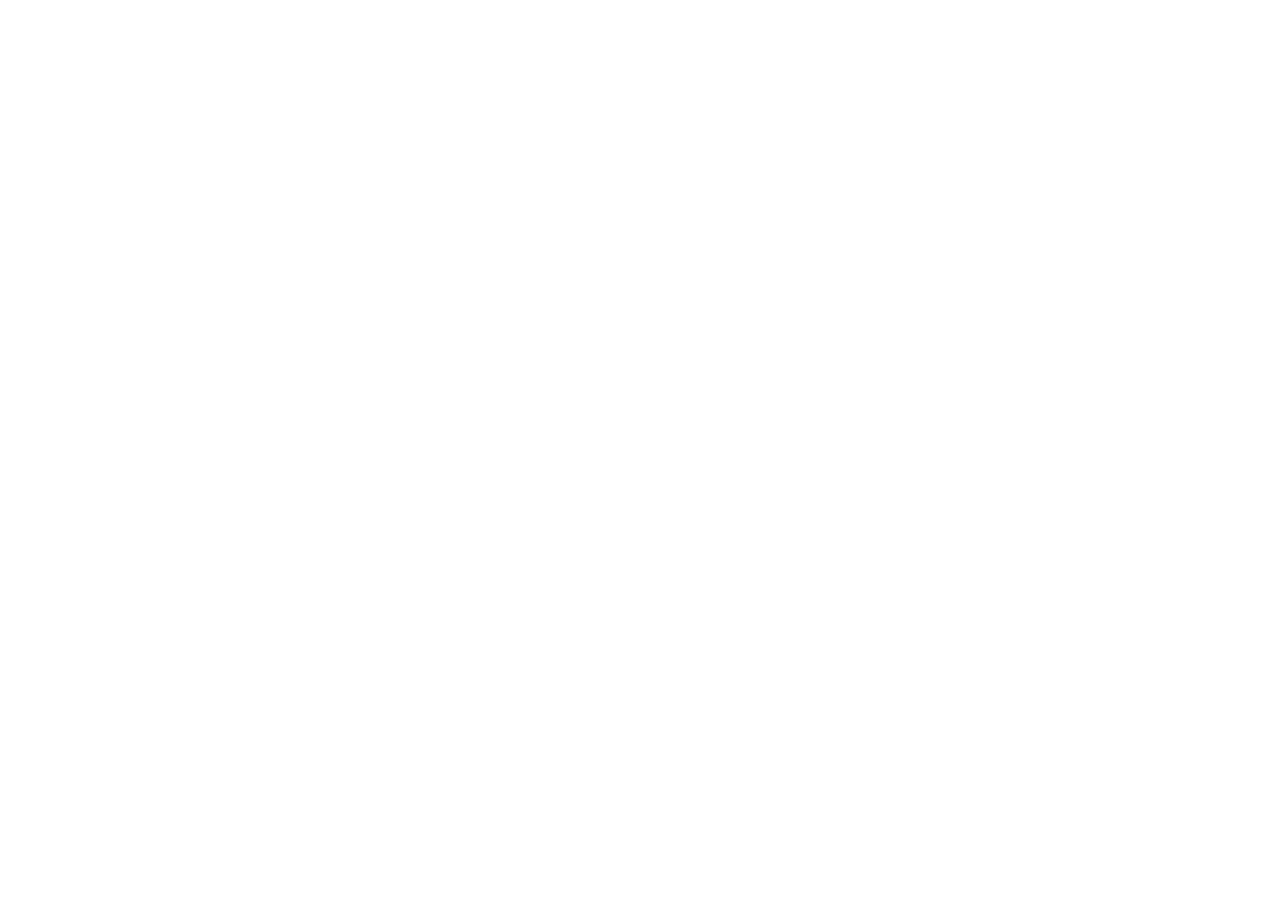
==== index.html @ ebbdd245 "Create index.html" ====
<!DOCTIPE html>
<html> 
<head>
<meta charset="utf-8">
<title>Благотворительное общественное объединение защиты животных "СПАСИ ЖИЗНЬ"</title>
<link rel="" href="">
</head>
<body>







 
</body>





</html>
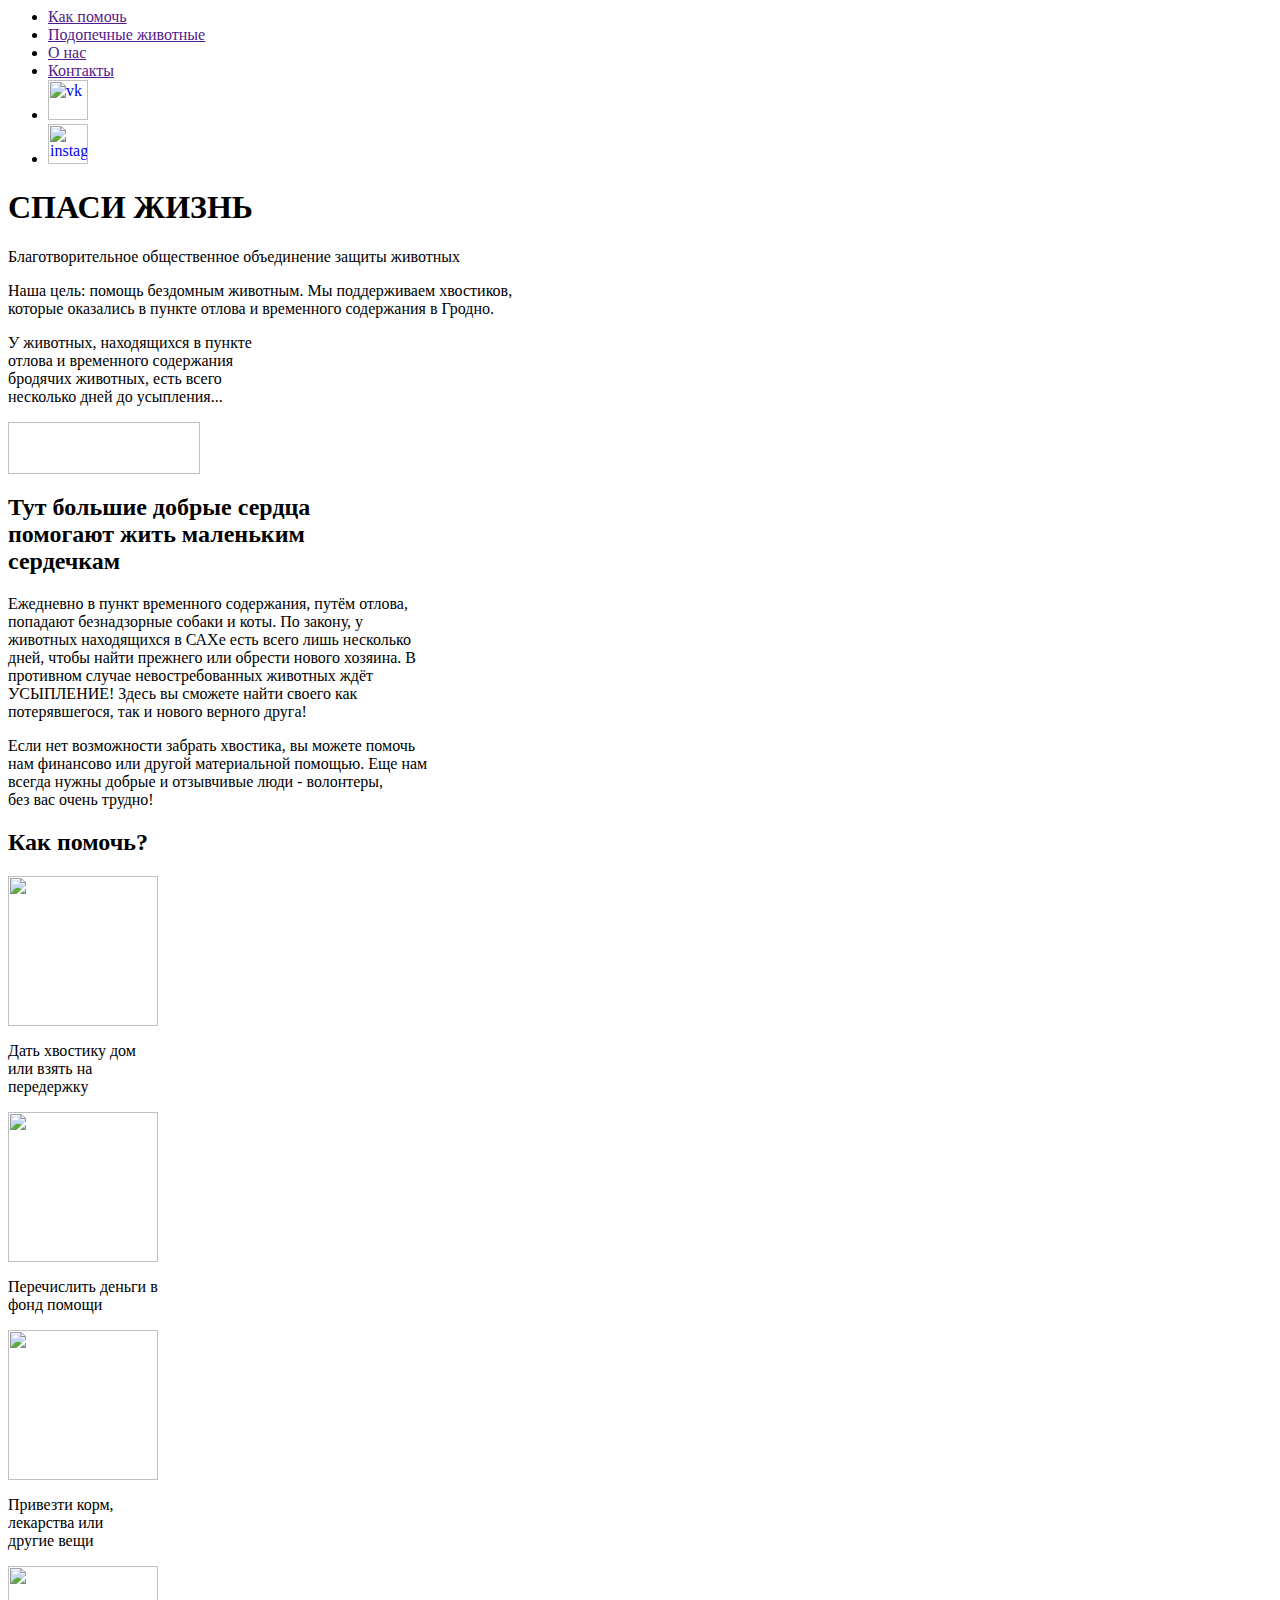
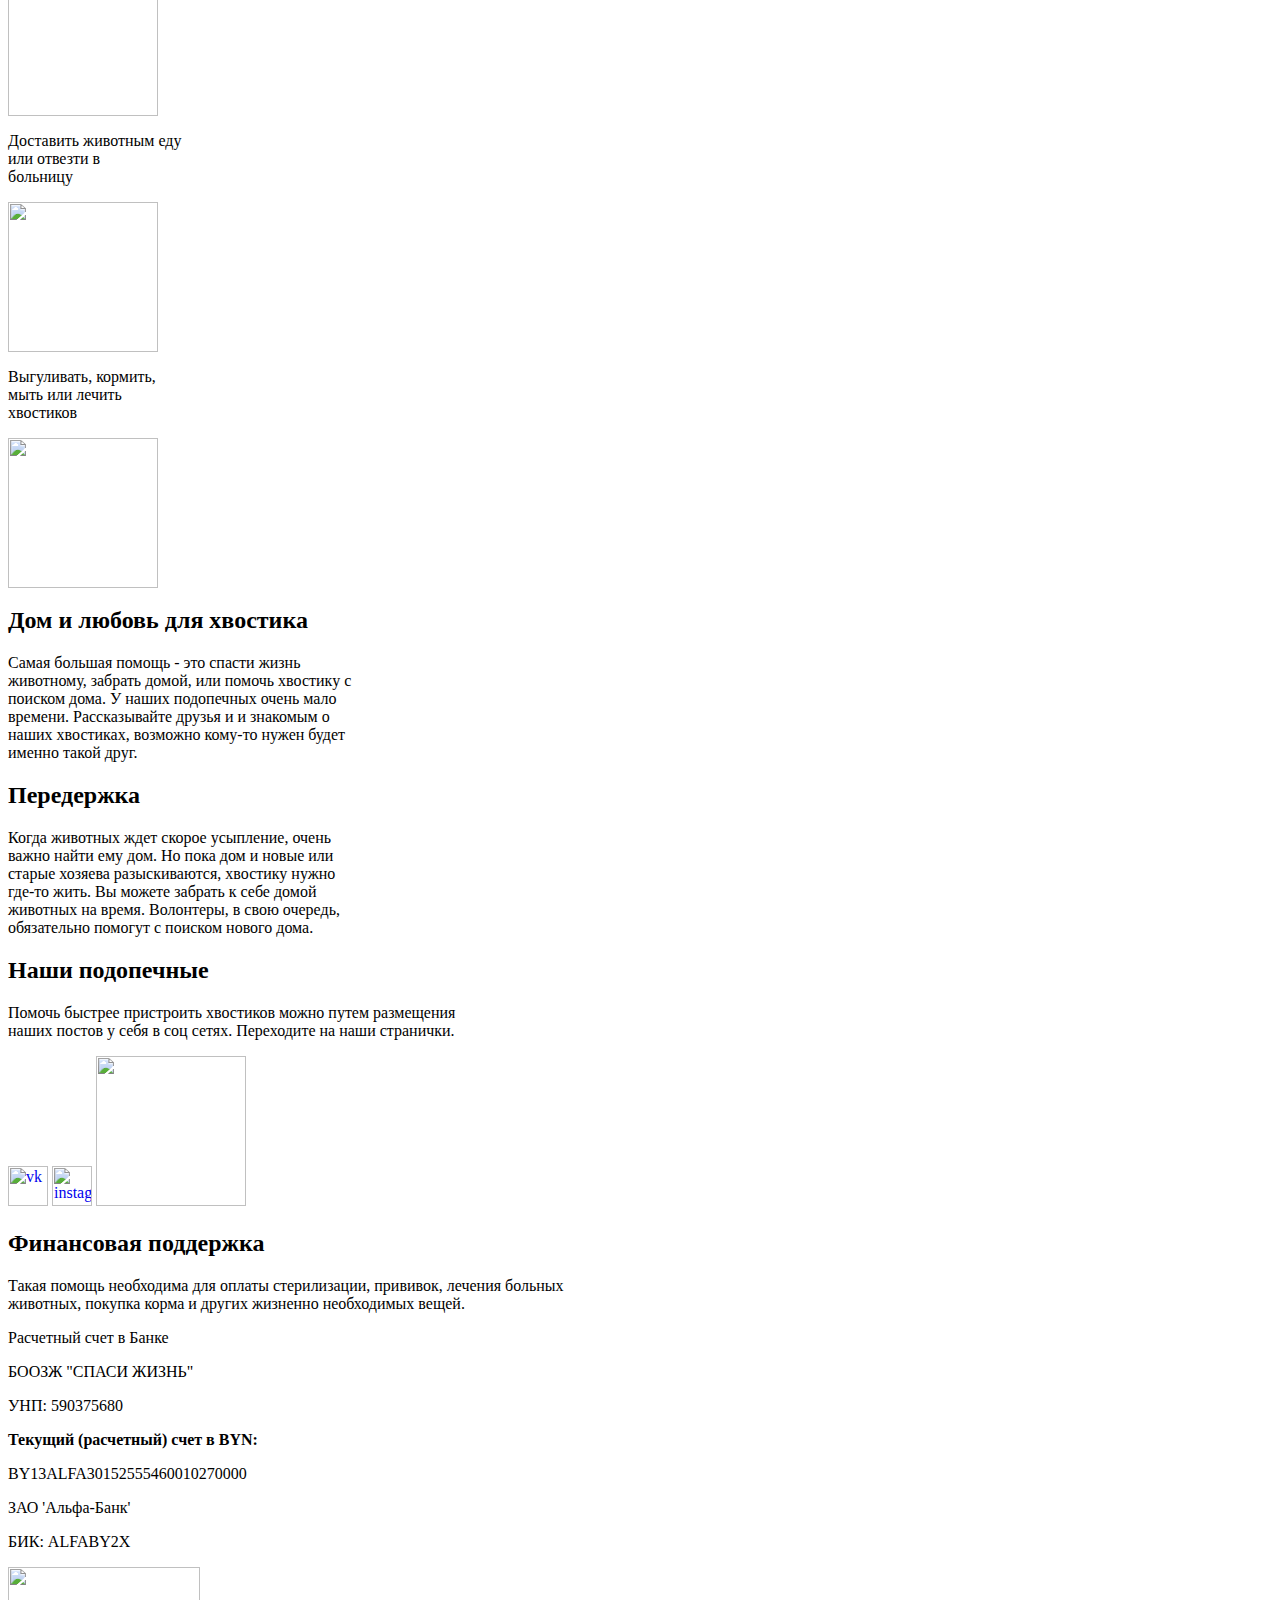
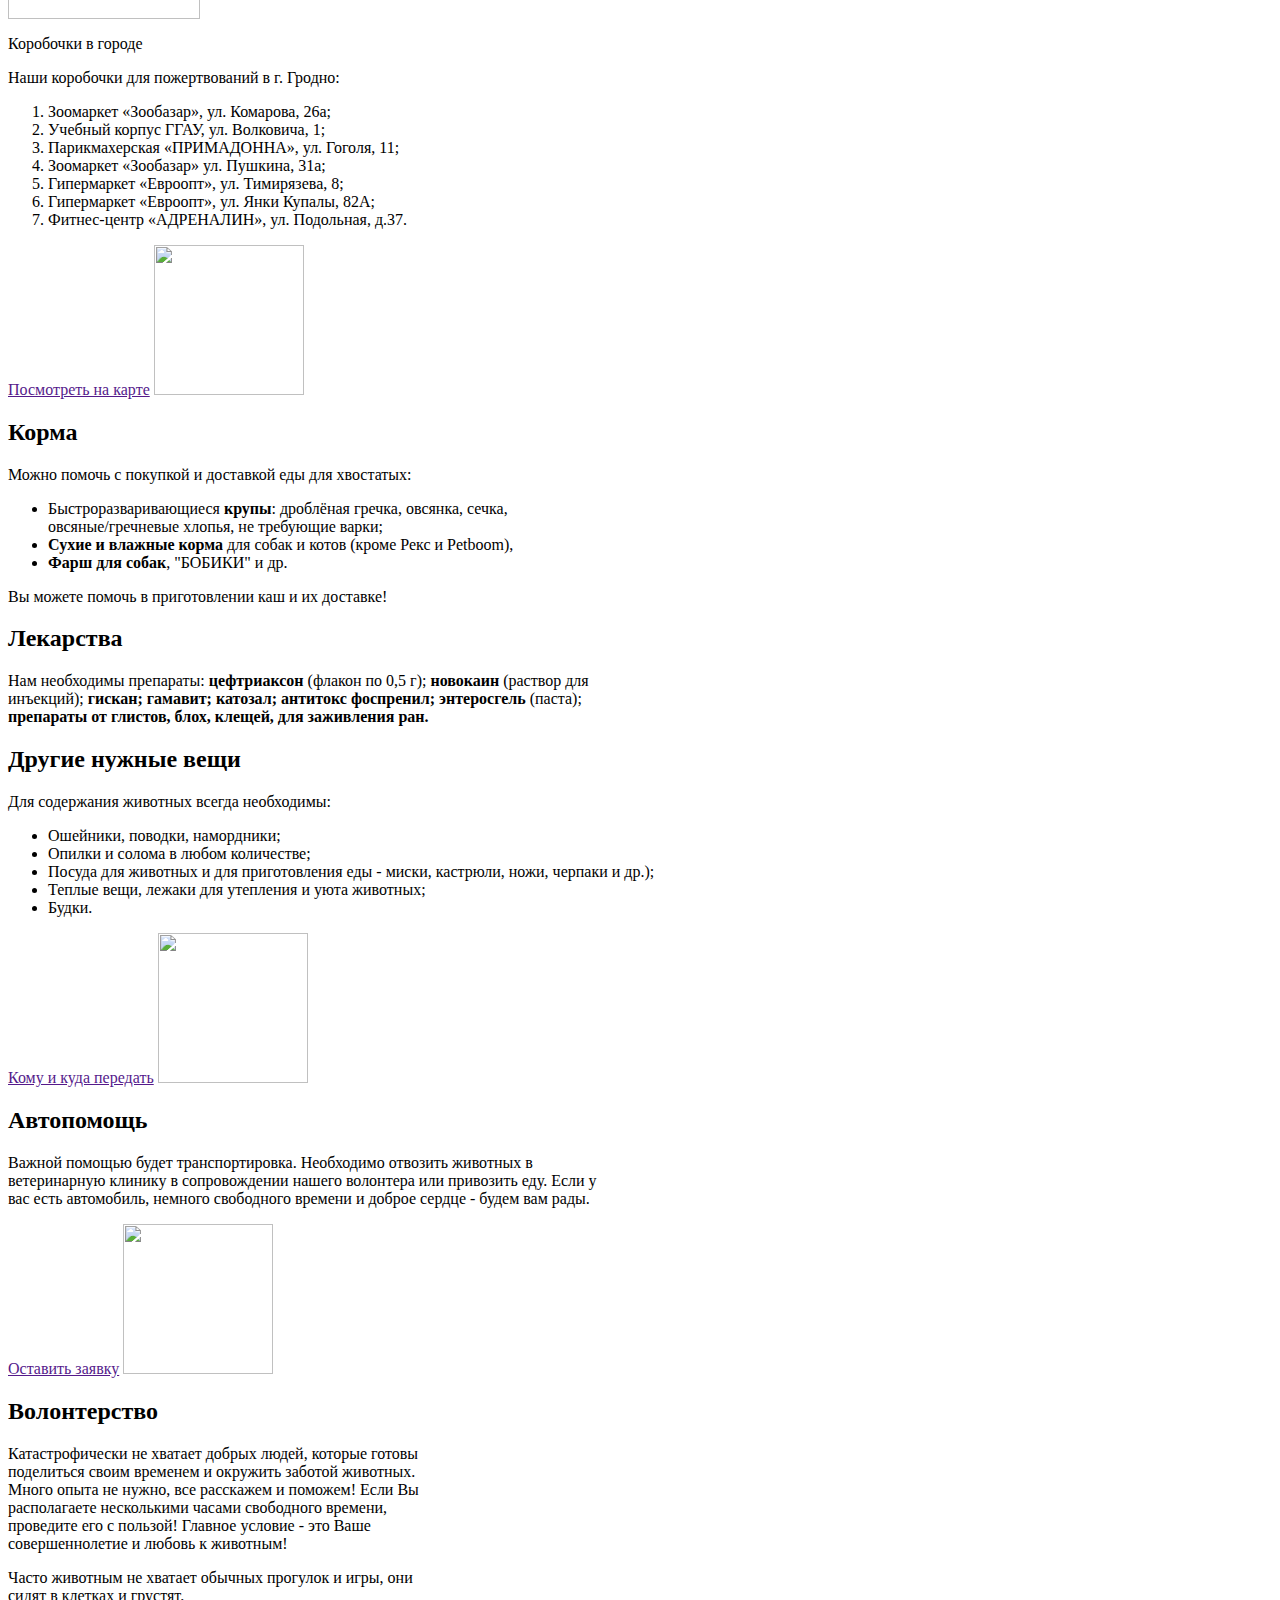
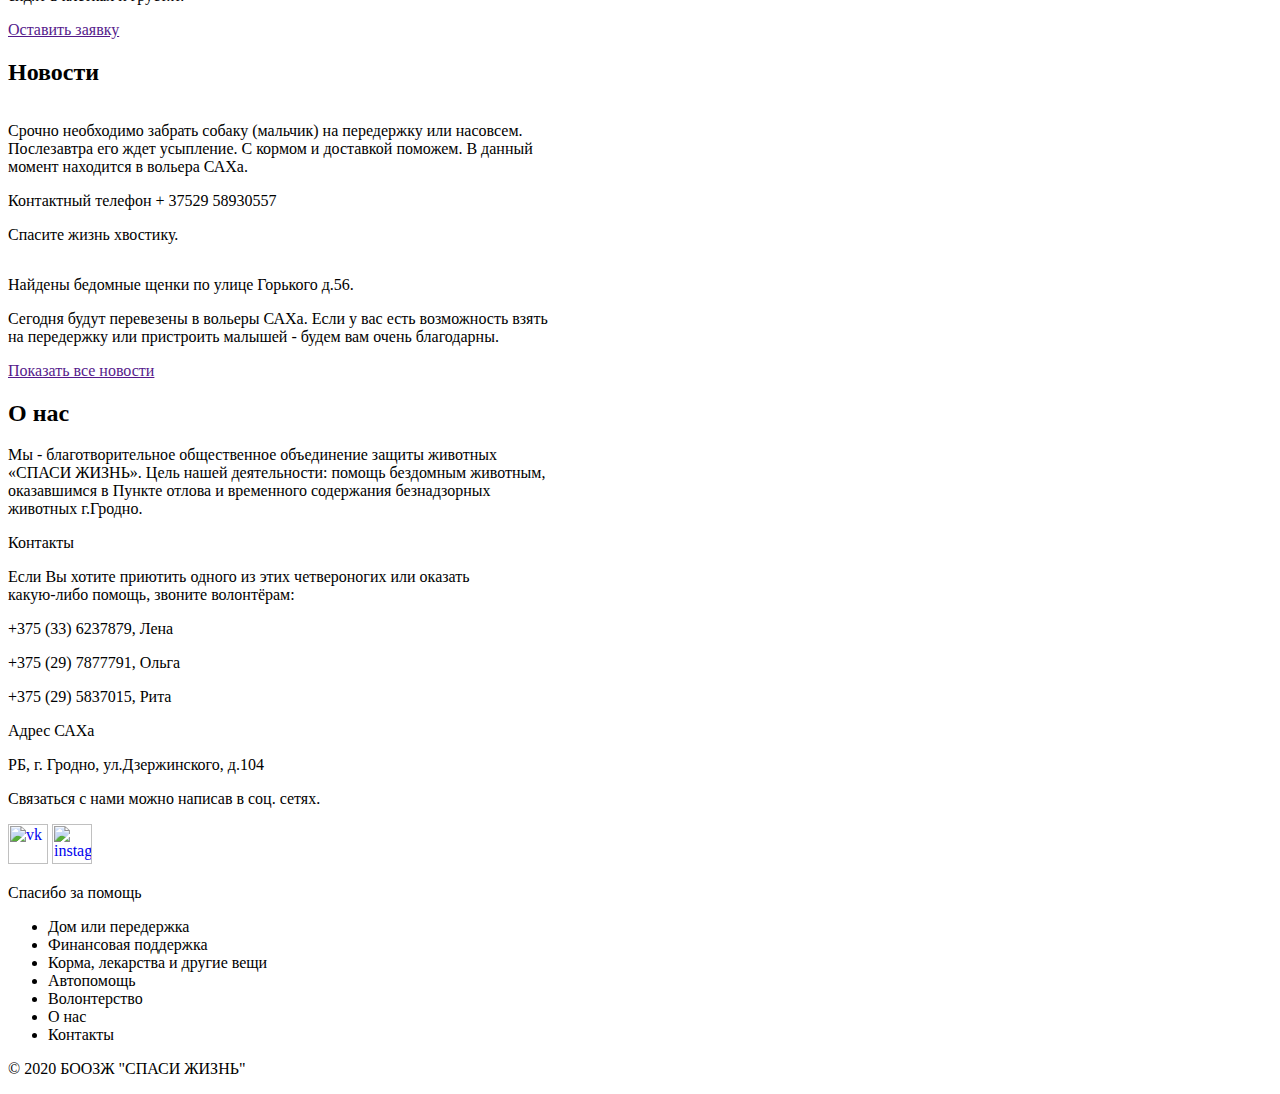
==== commit 8e15438c: "Update index.html" ====
--- a/index.html
+++ b/index.html
@@ -1,23 +1,217 @@
 <!DOCTIPE html>
-<html> 
+<html>
+
 <head>
-<meta charset="utf-8">
-<title>Благотворительное общественное объединение защиты животных "СПАСИ ЖИЗНЬ"</title>
-<link rel="" href="">
+        <meta charset="utf-8">
+        <title>Благотворительное общественное объединение защиты животных "СПАСИ ЖИЗНЬ"</title>
+        <link rel="" href="">
 </head>
+
 <body>
-
-
-
-
-
-
-
- 
-</body>
-
-
-
-
-
+    <header>
+        <nav>
+            <ul>
+                <li><a href="">Как помочь</a></li>
+                <li><a href="">Подопечные животные</a></li>
+                <li><a href="">О нас</a></li>
+                <li><a href="">Контакты</a></li>
+                <li><a href="https://vk.com/animalsgrodno/ " target="_blank"><img src="" width="40" height="40" alt="vk"></a></li>
+                <li><a href="https://www.instagram.com/animalsgrodno/" target="_blank"><img src="" width="40" height="40" alt="instagram"></a></li>
+            </ul>
+        </nav>
+    </header>
+    
+    <main>
+        <h1>СПАСИ ЖИЗНЬ</h1>
+        <p>Благотворительное общественное объединение защиты животных</p>
+        <p>Наша цель: помощь бездомным животным. Мы поддерживаем хвостиков,<br>
+            которые оказались в пункте отлова и временного содержания в Гродно. </p>
+        <p>У животных, находящихся в пункте<br>
+            отлова и временного содержания<br>
+            бродячих животных, есть всего<br>
+            несколько дней до усыпления...</p>
+        <a href="#help" alt=""><img href="" width="192" height="52"></a>
+        
+        <h2>Тут большие добрые сердца<br>
+            помогают жить маленьким<br>
+            сердечкам</h2>
+        <p>Ежедневно в пункт временного содержания, путём отлова,<br>
+            попадают безнадзорные собаки и коты. По закону, у<br>
+            животных находящихся в САХе есть всего лишь несколько<br>
+            дней, чтобы найти прежнего или обрести нового хозяина. В<br>
+            противном случае невостребованных животных ждёт<br>
+            УСЫПЛЕНИЕ! Здесь вы сможете найти своего как<br>
+            потерявшегося, так и нового верного друга!</p>
+        <p>Если нет возможности забрать хвостика, вы можете помочь<br>
+            нам финансово или другой материальной помощью. Еще нам<br>
+            всегда нужны добрые и отзывчивые люди - волонтеры,<br>
+            без вас очень трудно!</p>
+        
+            <h2>Как помочь?</h2>
+        <img src="" width ="150" height="150" alt="">
+        <p>Дать хвостику дом<br>
+            или взять на<br>
+            передержку</p>
+        <img src="" width ="150" height="150" alt="">
+        <p>Перечислить деньги в<br>
+            фонд помощи</p>
+        <img src="" width ="150" height="150" alt="">
+        <p>Привезти корм,<br>
+            лекарства или<br>
+            другие вещи</p>
+        <img src="" width ="150" height="150" alt="">
+        <p>Доставить животным еду<br>
+            или отвезти в<br>
+            больницу</p>
+        <img src="" width ="150" height="150" alt="">
+        <p>Выгуливать, кормить,<br>
+            мыть или лечить<br>
+            хвостиков</p>
+        
+        <img src="" width="150" height="150" alt="">
+
+        <h2>Дом и любовь для хвостика</h2>
+        <p>Самая большая помощь - это спасти жизнь<br>
+            животному, забрать домой, или помочь хвостику с<br>
+            поиском дома. У наших подопечных очень мало<br>
+            времени. Рассказывайте друзья и и знакомым о<br>
+            наших хвостиках, возможно кому-то нужен будет<br>
+            именно такой друг.</p>
+        <h2>Передержка</h2>
+        <p>Когда животных ждет скорое усыпление, очень<br>
+            важно найти ему дом. Но пока дом и новые или<br>
+            старые хозяева разыскиваются, хвостику нужно<br>
+            где-то жить. Вы можете забрать к себе домой<br>
+            животных на время. Волонтеры, в свою очередь,<br>
+            обязательно помогут с поиском нового дома.</p>
+        
+        <h2>Наши подопечные</h2>
+        <!--слайдер здесь-->
+        <p>Помочь быстрее пристроить хвостиков можно путем размещения<br>
+            наших постов у себя в соц сетях. Переходите на наши странички.</p>
+        <a href="https://vk.com/" target="_blank"><img src="" width="40" height="40" alt="vk"></a>
+        <a href="https://www.instagram.com/" target="_blank"><img src="" width="40" height="40" alt="instagram"></a>
+        <img src="" width="150" height="150" alt="">
+        
+        <h2>Финансовая поддержка</h2>
+        <p> Такая помощь необходима для оплаты стерилизации, прививок, лечения больных<br>
+            животных, покупка корма и других жизненно необходимых вещей.</p>
+            
+        <p>Расчетный счет в Банке</p>
+        <p>БООЗЖ "СПАСИ ЖИЗНЬ"</p>
+        <p>УНП: 590375680</p>
+        <p><b>Текущий (расчетный) счет в BYN:</b></p>
+        <p>BY13ALFA30152555460010270000</p>
+        <p>ЗАО 'Альфа-Банк'</p>
+        <p>БИК: ALFABY2X</p>
+        <img src="" alt="" width="192" height="52">
+
+
+        <p>Коробочки в городе</p>
+        <p>Наши коробочки для пожертвований в г. Гродно:</p>
+        <ol>
+            <li>Зоомаркет «Зообазар», ул. Комарова, 26а;</li>
+            <li>Учебный корпус ГГАУ,  ул. Волковича, 1;</li>
+            <li>Парикмахерская «ПРИМАДОННА», ул. Гоголя, 11;</li>
+            <li>Зоомаркет «Зообазар» ул. Пушкина, 31а;</li>
+            <li>Гипермаркет «Евроопт», ул. Тимирязева, 8;</li>
+            <li>Гипермаркет «Евроопт», ул. Янки Купалы, 82А;</li>
+            <li>Фитнес-центр «АДРЕНАЛИН», ул. Подольная, д.37.</li>
+        </ol>
+        <a href="">Посмотреть на карте</a>
+
+        <img src="" width="150" height="150" alt="">
+
+        <h2>Корма</h2>
+        <p>Можно помочь с покупкой и доставкой еды для хвостатых:</p>
+        <ul>
+            <li>Быстроразваривающиеся <b>крупы</b>: дроблёная гречка, овсянка, сечка,<br>
+                овсяные/гречневые хлопья, не требующие варки;</li>
+            <li><b>Сухие и влажные корма</b> для собак и котов (кроме Рекс и Petboom),</li>
+            <li><b>Фарш для собак</b>, "БОБИКИ" и др.</li>
+        </ul>
+        <p>Вы можете помочь в приготовлении каш и их доставке!</p>
+
+        <h2>Лекарства</h2>
+        <p>Нам необходимы препараты: <b>цефтриаксон</b> (флакон по 0,5 г); <b>новокаин</b> (раствор для<br>
+            инъекций); <b>гискан; гамавит; катозал; антитокс фоспренил; энтеросгель</b> (паста);<br>
+            <b>препараты от глистов, блох, клещей, для заживления ран.</b></p>
+
+        <h2>Другие нужные вещи</h2>
+        <p>Для содержания животных всегда необходимы:</p>
+        <ul>
+            <li>Ошейники, поводки, намордники;</li>
+            <li>Опилки и солома в любом количестве;</li>
+            <li>Посуда для животных и для приготовления еды - миски, кастрюли, ножи, черпаки и др.);</li>
+            <li>Теплые вещи, лежаки для утепления и уюта животных;</li>
+            <li>Будки.</li>
+        </ul>
+        <a href="">Кому и куда передать</a>
+
+        <img src="" width="150" height="150" alt="">
+
+        <h2>Автопомощь</h2>
+        <p>Важной помощью будет транспортировка. Необходимо отвозить животных в<br>
+            ветеринарную клинику в сопровождении нашего волонтера или привозить еду. Если у<br>
+            вас есть автомобиль, немного свободного времени и доброе сердце - будем вам рады.</p>
+        <a href="">Оставить заявку</a>
+
+        <img src="" width="150" height="150" alt="">
+
+        <h2>Волонтерство</h2>
+        <p>Катастрофически не хватает добрых людей, которые готовы<br>
+            поделиться своим временем и окружить заботой животных.<br>
+            Много опыта не нужно, все расскажем и поможем! Если Вы<br>
+            располагаете несколькими часами свободного времени,<br>
+            проведите его с пользой! Главное условие - это Ваше<br>
+            совершеннолетие и любовь к животным!<br></p>
+        <p>Часто животным не хватает обычных прогулок и игры, они<br>
+            сидят в клетках и грустят.</p>
+        <a href="">Оставить заявку</a>
+
+        <h2>Новости</h2>
+        <img src="" alt="">
+        <p>Срочно необходимо забрать собаку (мальчик) на передержку или насовсем.<br>
+            Послезавтра его ждет усыпление. С кормом и доставкой поможем. В данный<br>
+            момент находится в вольера САХа.</p> 
+            <p>Контактный телефон + 37529 58930557</p>
+            <p>Спасите жизнь хвостику.</p>
+        <img src="" alt="">
+        <p>Найдены бедомные щенки по улице Горького д.56.</p>
+        <p>Сегодня будут перевезены в вольеры САХа. Если у вас есть возможность взять<br>
+            на передержку или пристроить малышей - будем вам очень благодарны.</p>
+        <a href="">Показать все новости</a>
+
+        <footer>
+            <h2>О нас</h2>
+            <p>Мы - благотворительное общественное объединение защиты животных<br>
+            «СПАСИ ЖИЗНЬ». Цель нашей деятельности: помощь бездомным животным,<br>
+            оказавшимся в Пункте отлова и временного содержания безнадзорных<br>
+            животных г.Гродно.</p>
+            <p>Контакты</p>
+            <p>Если Вы хотите приютить одного из этих четвероногих или оказать<br>
+                какую-либо помощь, звоните волонтёрам:</p>
+            <p>+375 (33) 6237879, Лена</p>
+            <p>+375 (29) 7877791, Ольга</p>
+            <p>+375 (29) 5837015, Рита</p>
+            <p>Адрес САХа</p>
+            <p>РБ, г. Гродно, ул.Дзержинского, д.104</p>
+            <p>Связаться с нами можно написав в соц. сетях.</p>
+            <a href="https://vk.com/animalsgrodno/ " target="_blank"><img src="" width="40" height="40" alt="vk"></a>
+            <a href="https://www.instagram.com/animalsgrodno/" target="_blank"><img src="" width="40" height="40" alt="instagram"></a>
+            <p>Спасибо за помощь</p>
+
+            <ul>
+                <li>Дом или передержка</li>
+                <li>Финансовая поддержка</li>
+                <li>Корма, лекарства и другие вещи</li>
+                <li>Автопомощь</li>
+                <li>Волонтерство</li>
+                <li>О нас</li>
+                <li>Контакты</li>
+            </ul>
+            <p>© 2020 БООЗЖ "СПАСИ ЖИЗНЬ"</p>
+        </footer>
+    </main>
+    </body>
 </html>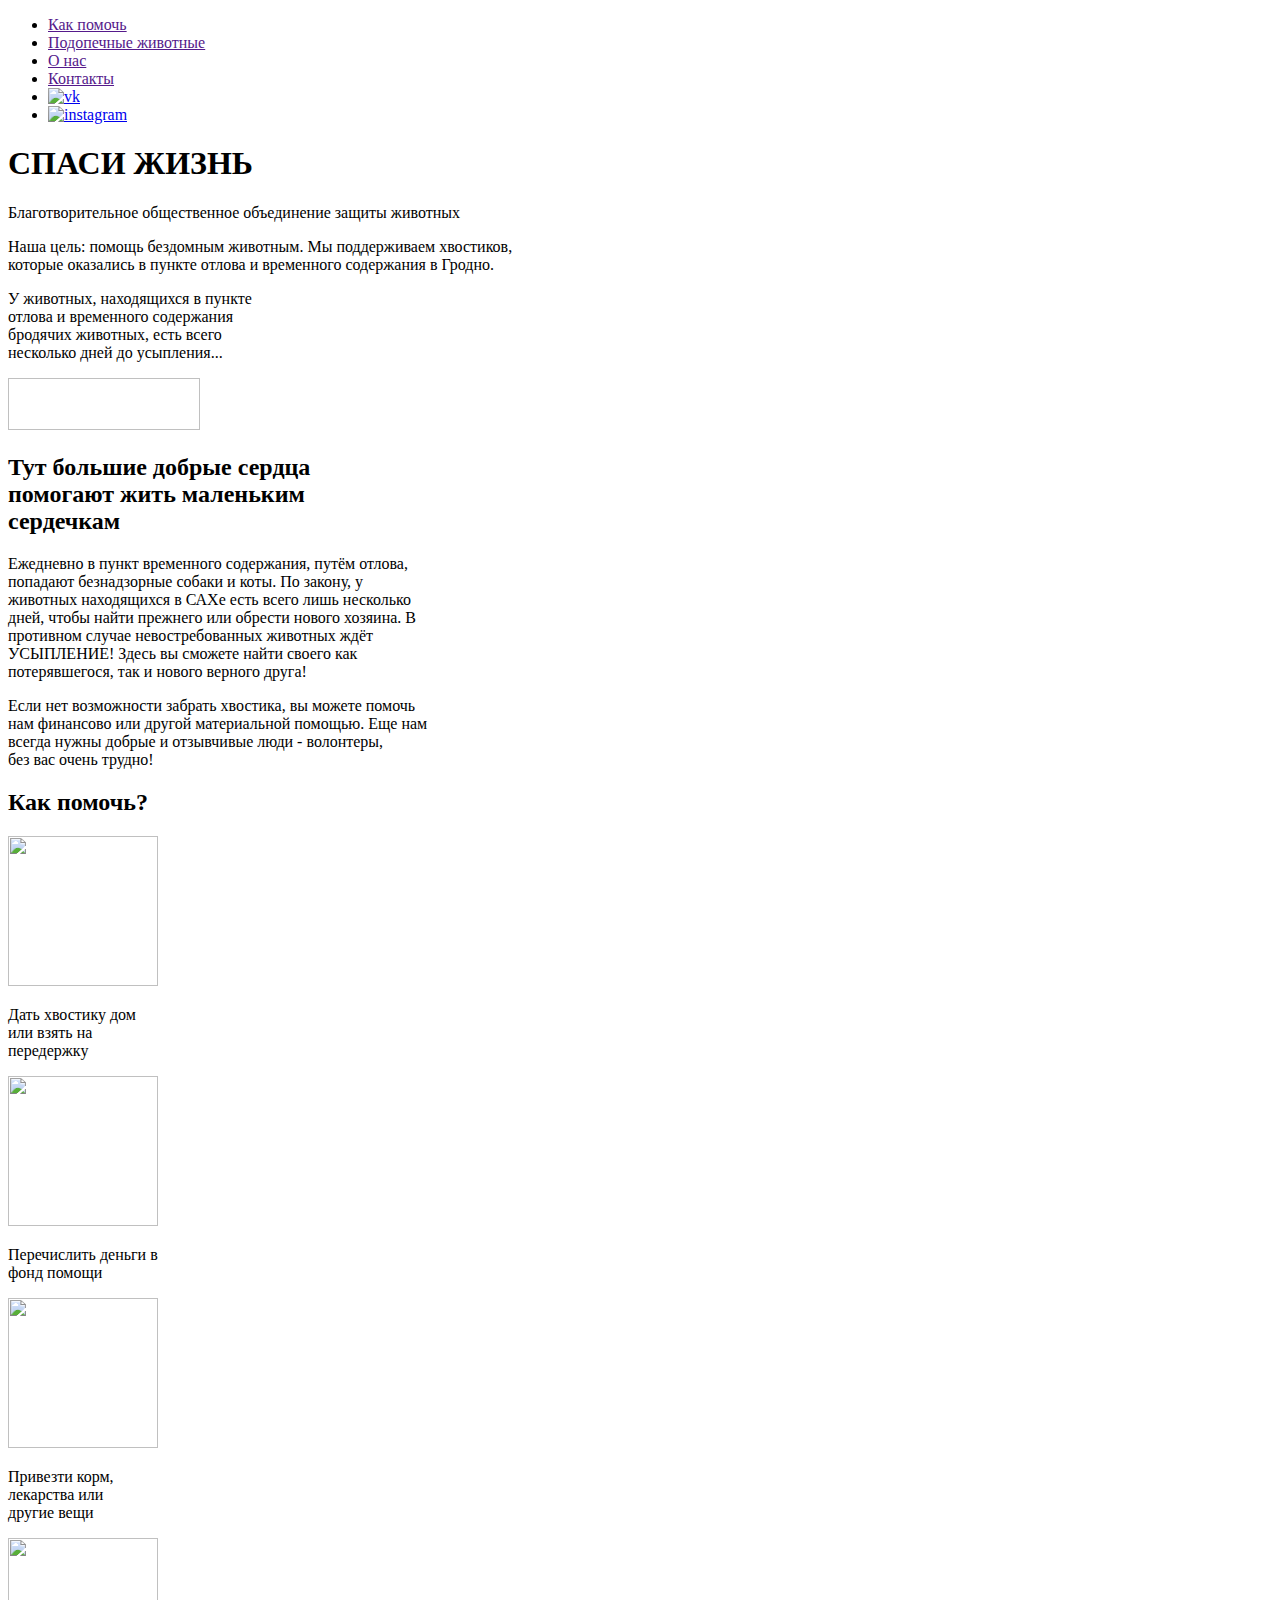
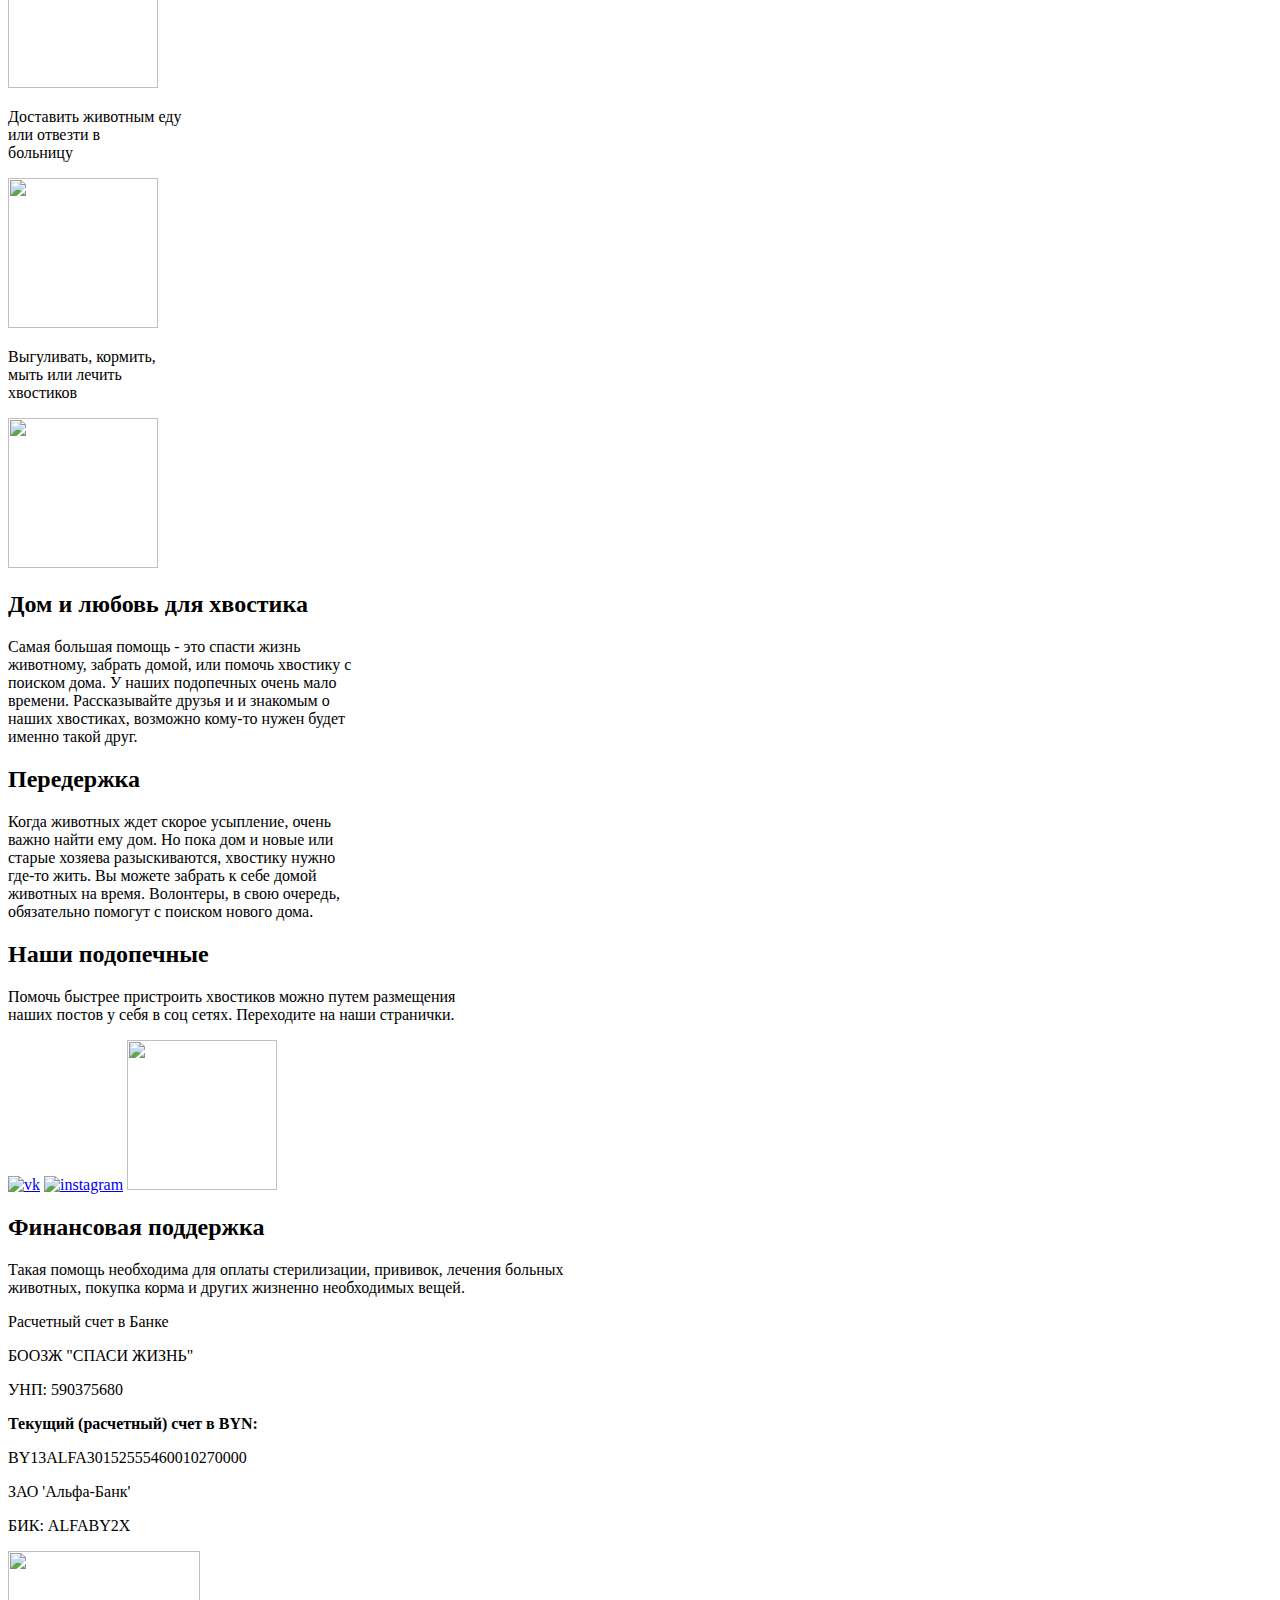
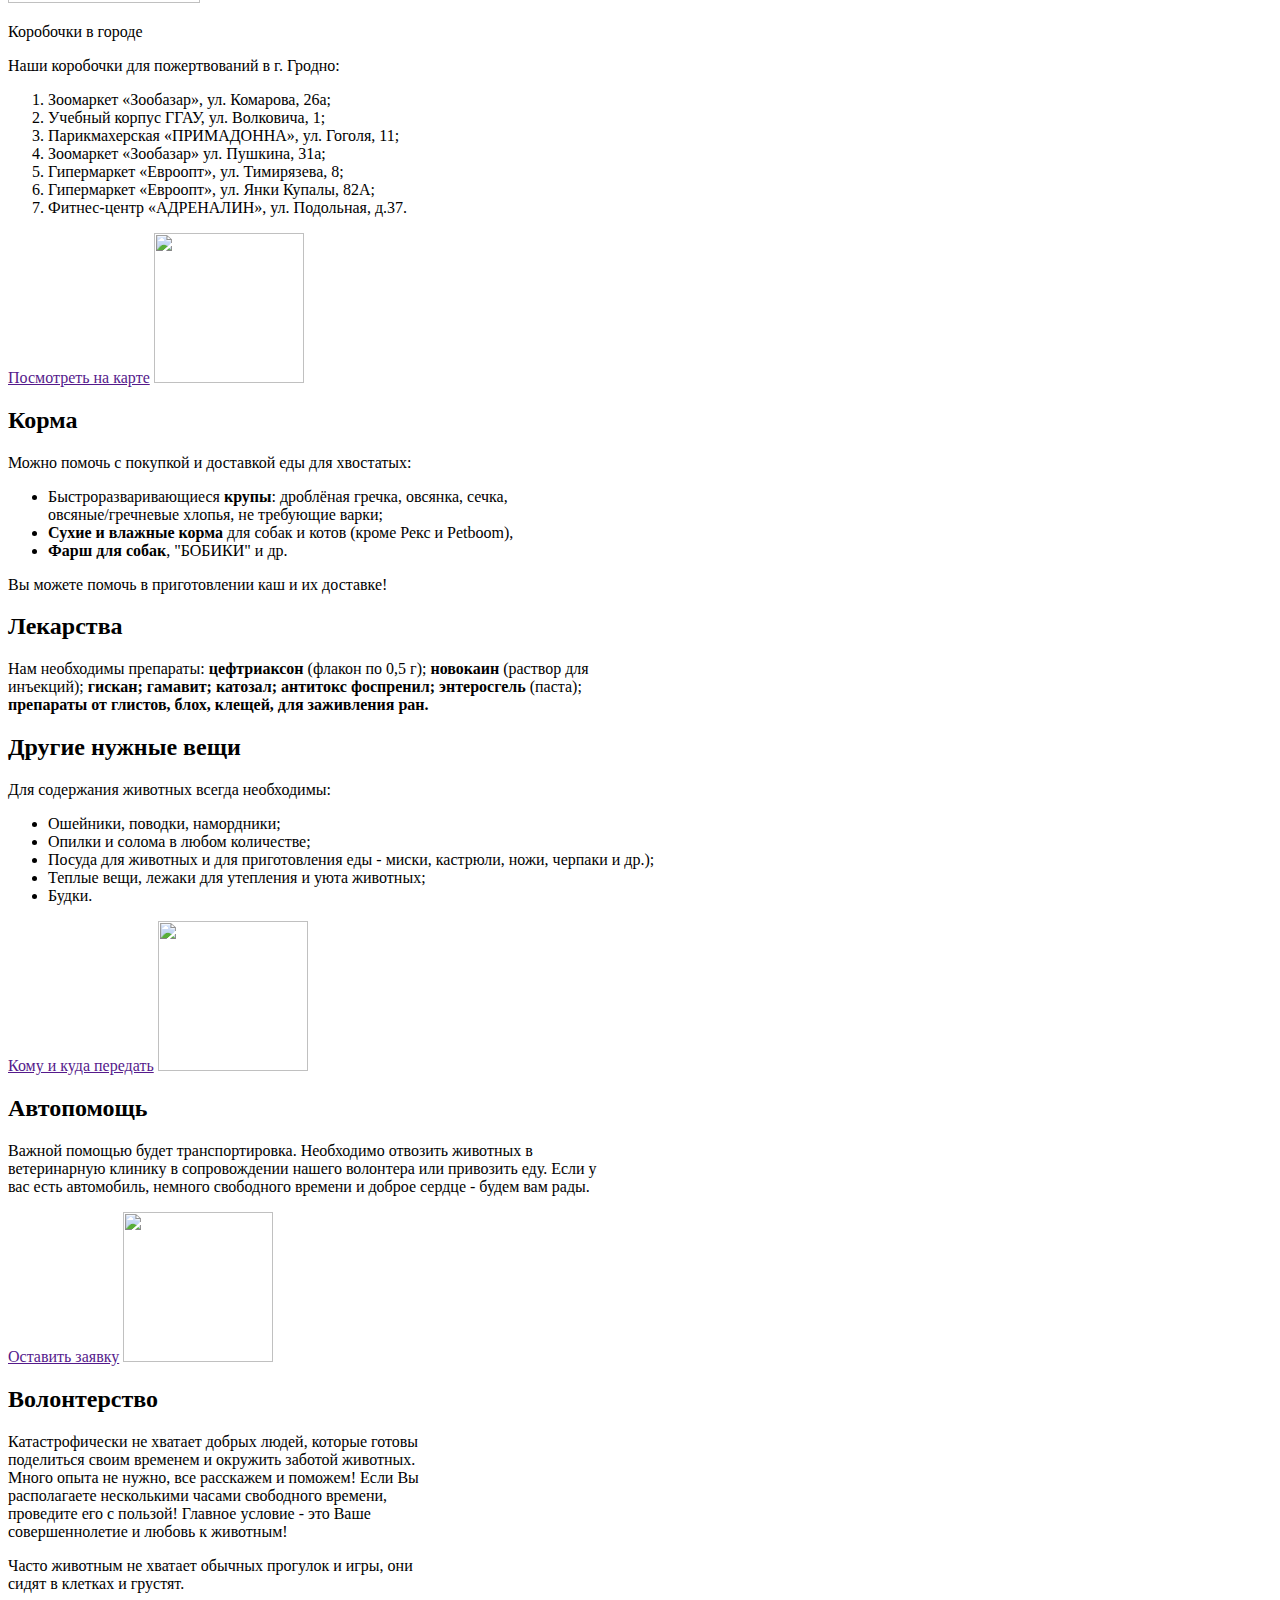
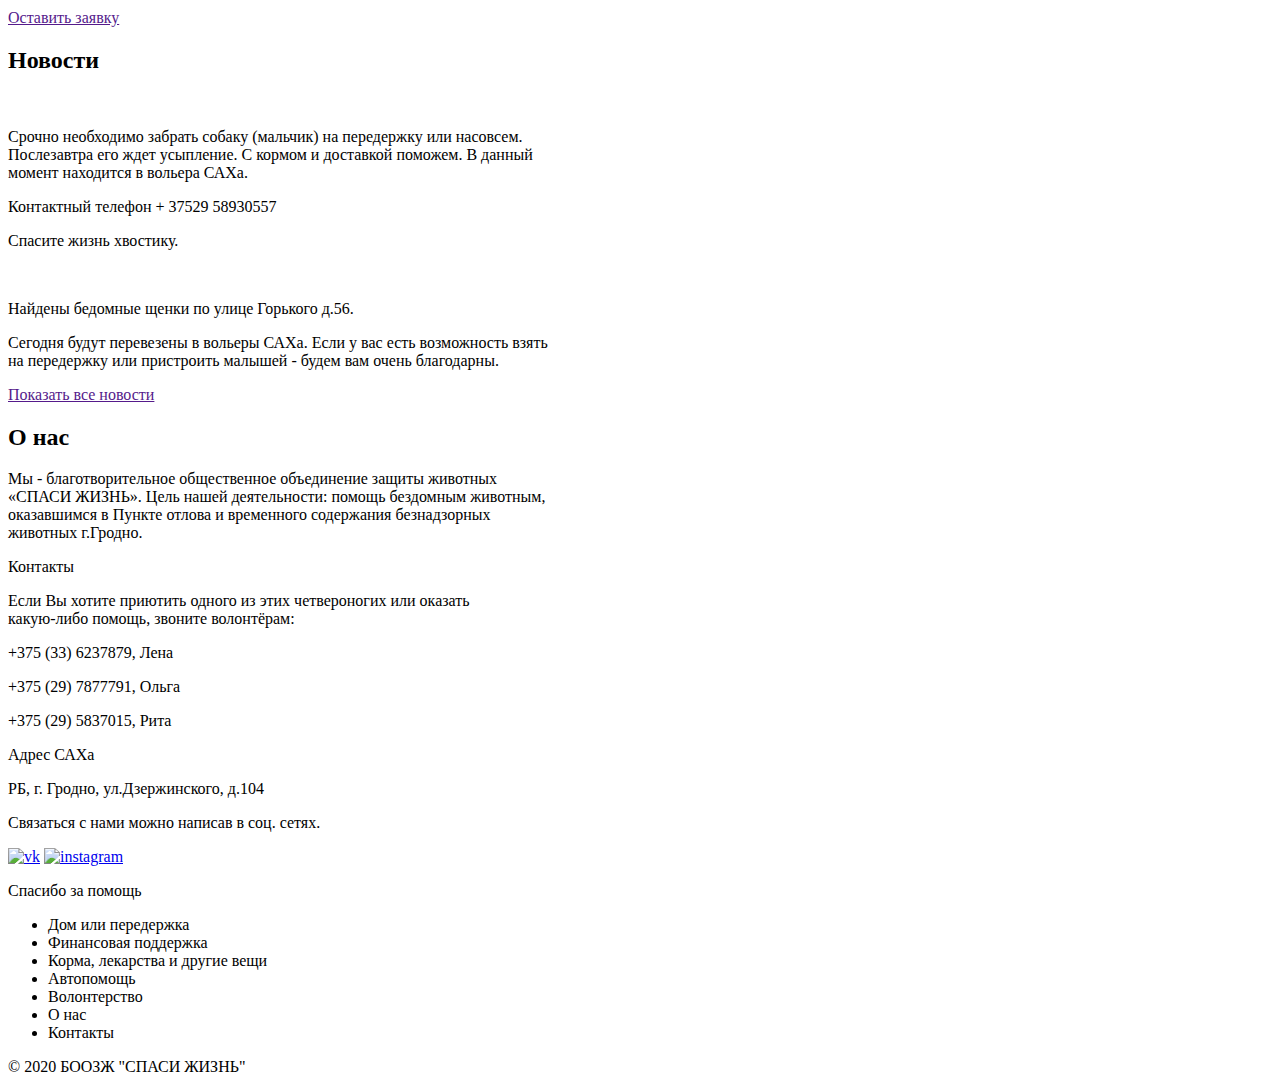
==== commit f957bc4f: "Update index.html" ====
--- a/index.html
+++ b/index.html
@@ -1,5 +1,5 @@
-<!DOCTIPE html>
-<html>
+<!DOCTYPE html>
+<html lang="ru">
 
 <head>
         <meta charset="utf-8">
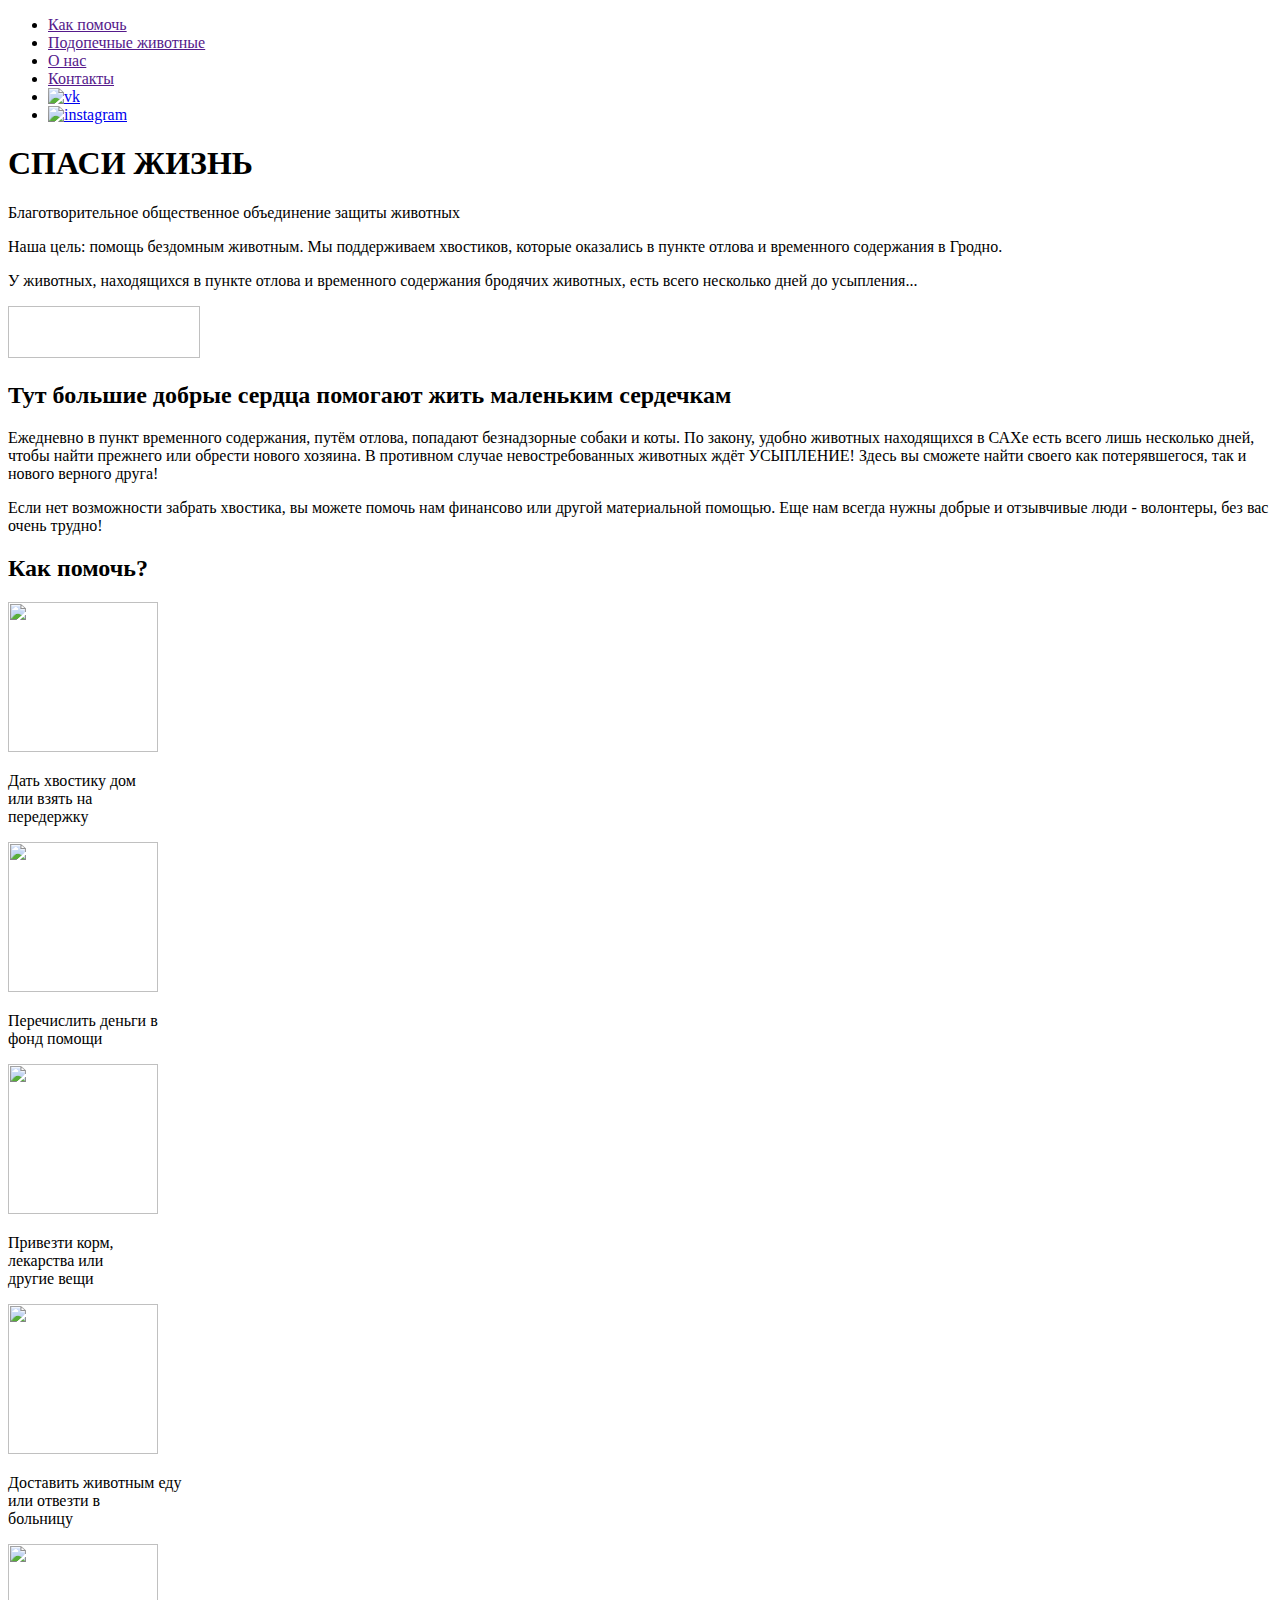
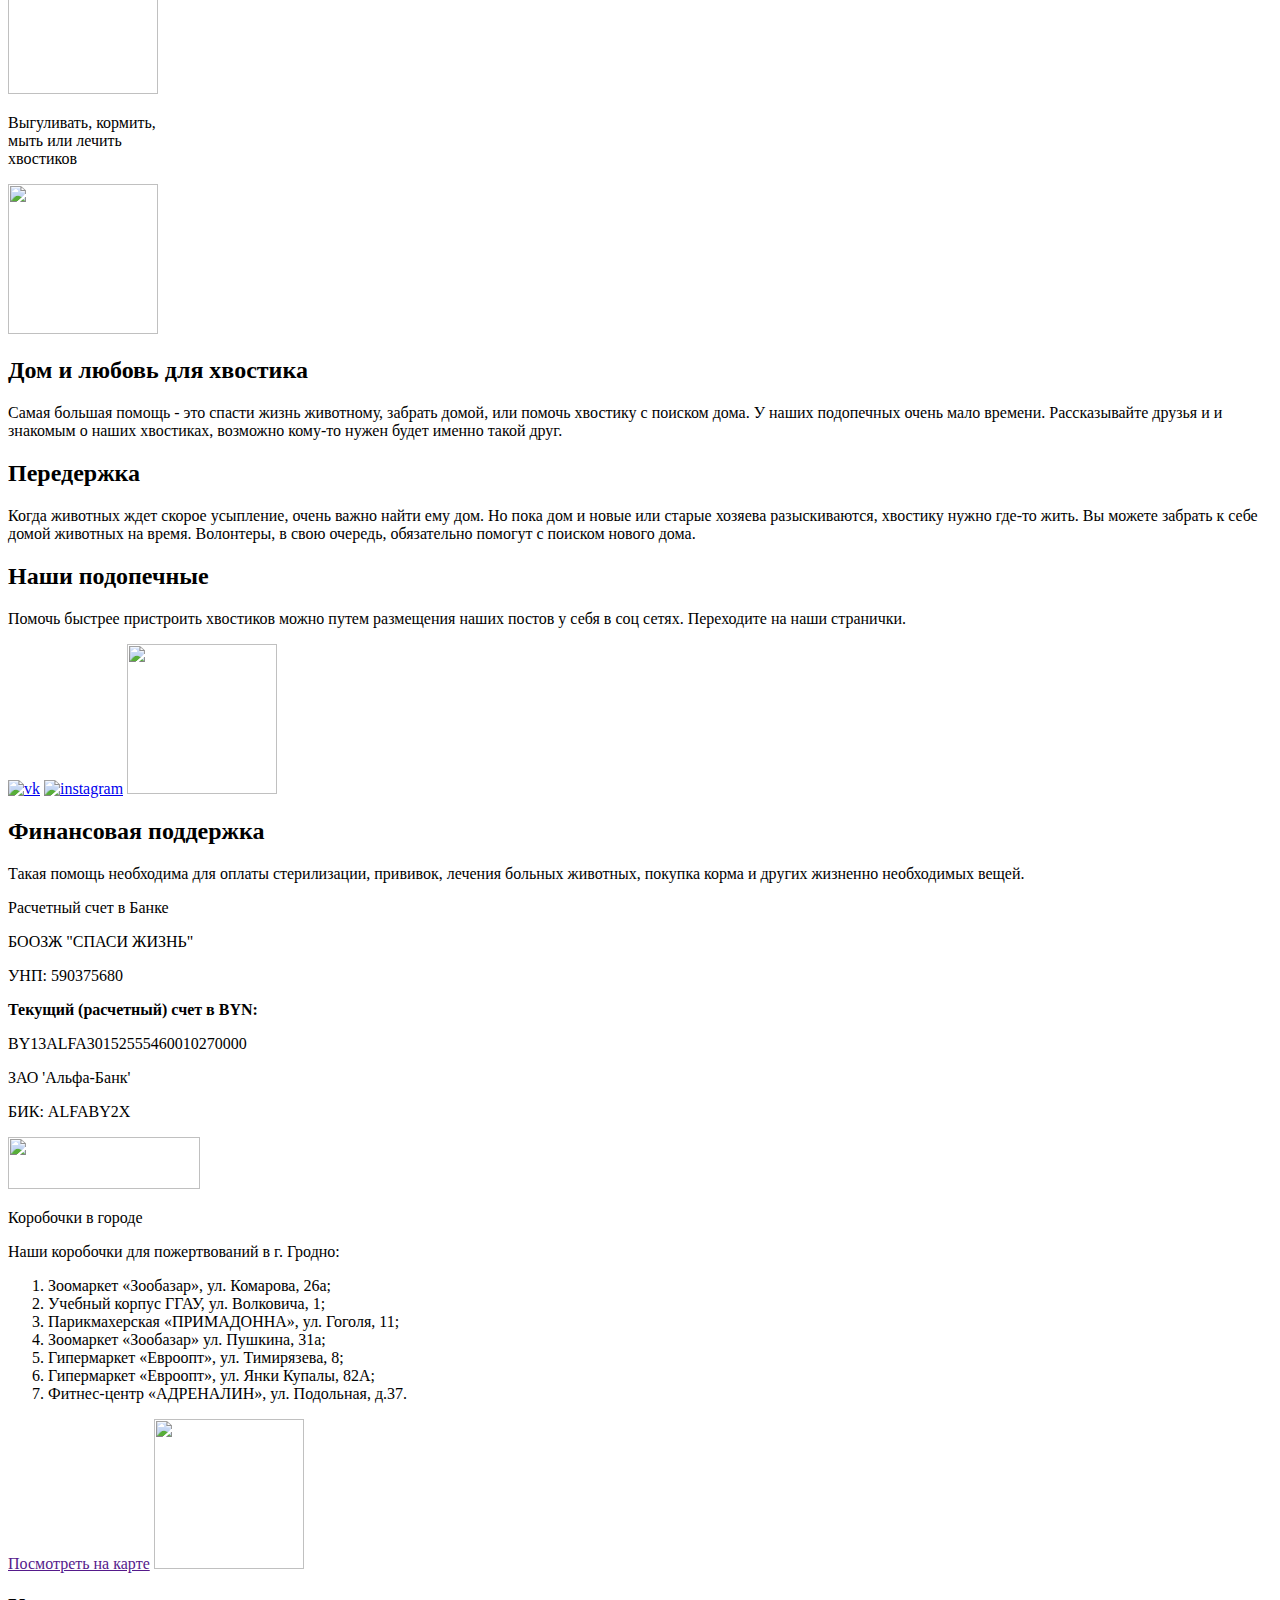
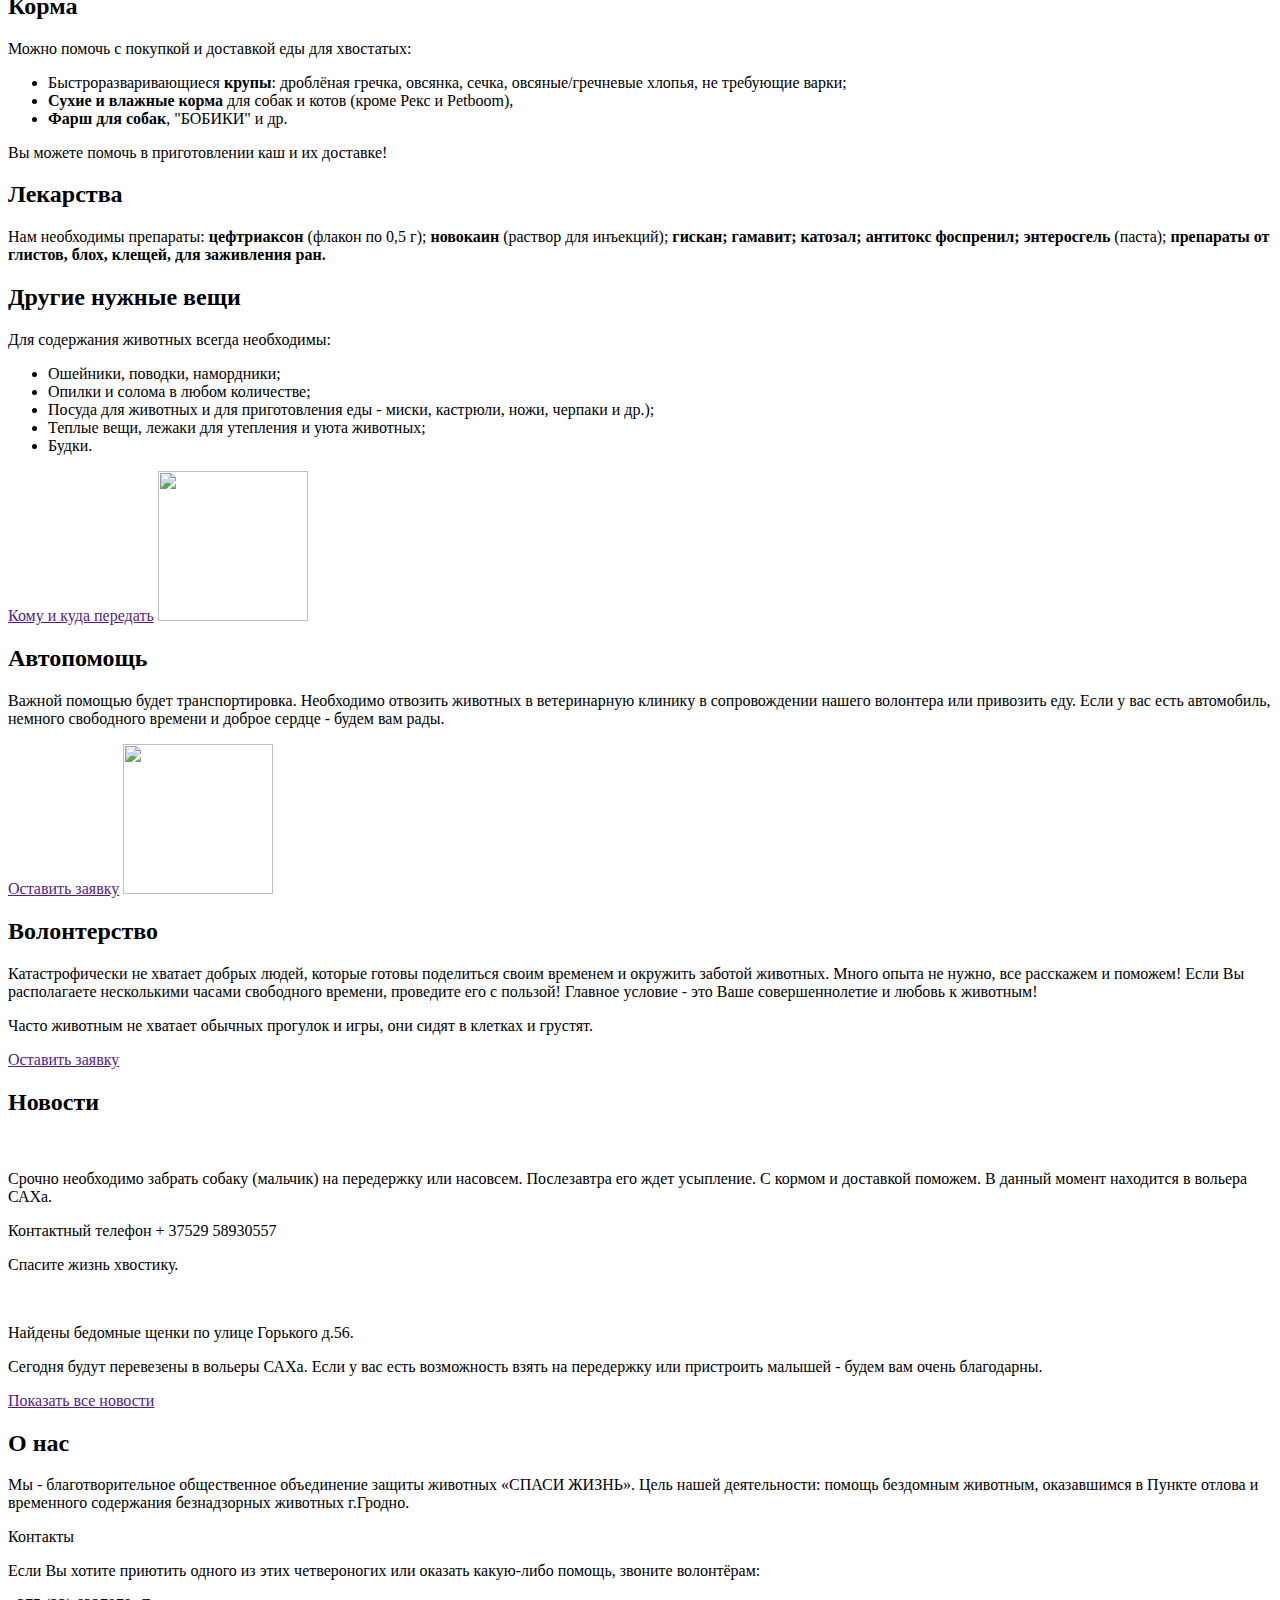
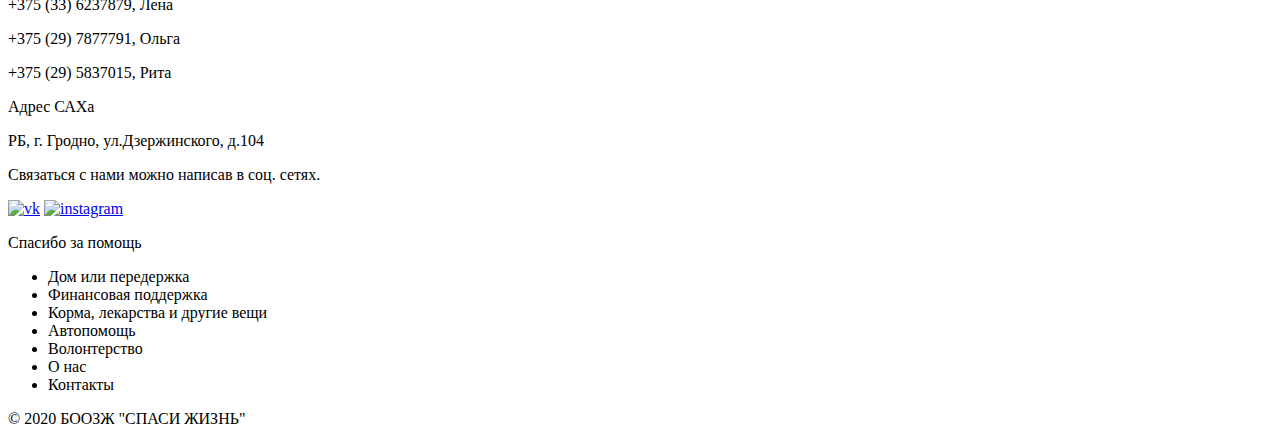
==== commit fcee587c: "deleted <br>" ====
--- a/index.html
+++ b/index.html
@@ -4,7 +4,7 @@
 <head>
         <meta charset="utf-8">
         <title>Благотворительное общественное объединение защиты животных "СПАСИ ЖИЗНЬ"</title>
-        <link rel="" href="">
+        <link rel="stylesheet" href="style.css">
 </head>
 
 <body>
@@ -24,27 +24,27 @@
     <main>
         <h1>СПАСИ ЖИЗНЬ</h1>
         <p>Благотворительное общественное объединение защиты животных</p>
-        <p>Наша цель: помощь бездомным животным. Мы поддерживаем хвостиков,<br>
+        <p>Наша цель: помощь бездомным животным. Мы поддерживаем хвостиков,
             которые оказались в пункте отлова и временного содержания в Гродно. </p>
-        <p>У животных, находящихся в пункте<br>
-            отлова и временного содержания<br>
-            бродячих животных, есть всего<br>
+        <p>У животных, находящихся в пункте
+            отлова и временного содержания
+            бродячих животных, есть всего
             несколько дней до усыпления...</p>
         <a href="#help" alt=""><img href="" width="192" height="52"></a>
         
-        <h2>Тут большие добрые сердца<br>
-            помогают жить маленьким<br>
+        <h2>Тут большие добрые сердца
+            помогают жить маленьким
             сердечкам</h2>
-        <p>Ежедневно в пункт временного содержания, путём отлова,<br>
-            попадают безнадзорные собаки и коты. По закону, у<br>
-            животных находящихся в САХе есть всего лишь несколько<br>
-            дней, чтобы найти прежнего или обрести нового хозяина. В<br>
-            противном случае невостребованных животных ждёт<br>
-            УСЫПЛЕНИЕ! Здесь вы сможете найти своего как<br>
+        <p>Ежедневно в пункт временного содержания, путём отлова,
+            попадают безнадзорные собаки и коты. По закону, удобно
+            животных находящихся в САХе есть всего лишь несколько
+            дней, чтобы найти прежнего или обрести нового хозяина. В
+            противном случае невостребованных животных ждёт
+            УСЫПЛЕНИЕ! Здесь вы сможете найти своего как
             потерявшегося, так и нового верного друга!</p>
-        <p>Если нет возможности забрать хвостика, вы можете помочь<br>
-            нам финансово или другой материальной помощью. Еще нам<br>
-            всегда нужны добрые и отзывчивые люди - волонтеры,<br>
+        <p>Если нет возможности забрать хвостика, вы можете помочь
+            нам финансово или другой материальной помощью. Еще нам
+            всегда нужны добрые и отзывчивые люди - волонтеры,
             без вас очень трудно!</p>
         
             <h2>Как помочь?</h2>
@@ -71,30 +71,30 @@
         <img src="" width="150" height="150" alt="">
 
         <h2>Дом и любовь для хвостика</h2>
-        <p>Самая большая помощь - это спасти жизнь<br>
-            животному, забрать домой, или помочь хвостику с<br>
-            поиском дома. У наших подопечных очень мало<br>
-            времени. Рассказывайте друзья и и знакомым о<br>
-            наших хвостиках, возможно кому-то нужен будет<br>
+        <p>Самая большая помощь - это спасти жизнь
+            животному, забрать домой, или помочь хвостику с
+            поиском дома. У наших подопечных очень мало
+            времени. Рассказывайте друзья и и знакомым о
+            наших хвостиках, возможно кому-то нужен будет
             именно такой друг.</p>
         <h2>Передержка</h2>
-        <p>Когда животных ждет скорое усыпление, очень<br>
-            важно найти ему дом. Но пока дом и новые или<br>
-            старые хозяева разыскиваются, хвостику нужно<br>
-            где-то жить. Вы можете забрать к себе домой<br>
-            животных на время. Волонтеры, в свою очередь,<br>
+        <p>Когда животных ждет скорое усыпление, очень
+            важно найти ему дом. Но пока дом и новые или
+            старые хозяева разыскиваются, хвостику нужно
+            где-то жить. Вы можете забрать к себе домой
+            животных на время. Волонтеры, в свою очередь,
             обязательно помогут с поиском нового дома.</p>
         
         <h2>Наши подопечные</h2>
         <!--слайдер здесь-->
-        <p>Помочь быстрее пристроить хвостиков можно путем размещения<br>
+        <p>Помочь быстрее пристроить хвостиков можно путем размещения
             наших постов у себя в соц сетях. Переходите на наши странички.</p>
         <a href="https://vk.com/" target="_blank"><img src="" width="40" height="40" alt="vk"></a>
         <a href="https://www.instagram.com/" target="_blank"><img src="" width="40" height="40" alt="instagram"></a>
         <img src="" width="150" height="150" alt="">
         
         <h2>Финансовая поддержка</h2>
-        <p> Такая помощь необходима для оплаты стерилизации, прививок, лечения больных<br>
+        <p> Такая помощь необходима для оплаты стерилизации, прививок, лечения больных
             животных, покупка корма и других жизненно необходимых вещей.</p>
             
         <p>Расчетный счет в Банке</p>
@@ -125,7 +125,7 @@
         <h2>Корма</h2>
         <p>Можно помочь с покупкой и доставкой еды для хвостатых:</p>
         <ul>
-            <li>Быстроразваривающиеся <b>крупы</b>: дроблёная гречка, овсянка, сечка,<br>
+            <li>Быстроразваривающиеся <b>крупы</b>: дроблёная гречка, овсянка, сечка,
                 овсяные/гречневые хлопья, не требующие варки;</li>
             <li><b>Сухие и влажные корма</b> для собак и котов (кроме Рекс и Petboom),</li>
             <li><b>Фарш для собак</b>, "БОБИКИ" и др.</li>
@@ -133,8 +133,8 @@
         <p>Вы можете помочь в приготовлении каш и их доставке!</p>
 
         <h2>Лекарства</h2>
-        <p>Нам необходимы препараты: <b>цефтриаксон</b> (флакон по 0,5 г); <b>новокаин</b> (раствор для<br>
-            инъекций); <b>гискан; гамавит; катозал; антитокс фоспренил; энтеросгель</b> (паста);<br>
+        <p>Нам необходимы препараты: <b>цефтриаксон</b> (флакон по 0,5 г); <b>новокаин</b> (раствор для
+            инъекций); <b>гискан; гамавит; катозал; антитокс фоспренил; энтеросгель</b> (паста);
             <b>препараты от глистов, блох, клещей, для заживления ран.</b></p>
 
         <h2>Другие нужные вещи</h2>
@@ -151,45 +151,45 @@
         <img src="" width="150" height="150" alt="">
 
         <h2>Автопомощь</h2>
-        <p>Важной помощью будет транспортировка. Необходимо отвозить животных в<br>
-            ветеринарную клинику в сопровождении нашего волонтера или привозить еду. Если у<br>
+        <p>Важной помощью будет транспортировка. Необходимо отвозить животных в
+            ветеринарную клинику в сопровождении нашего волонтера или привозить еду. Если у
             вас есть автомобиль, немного свободного времени и доброе сердце - будем вам рады.</p>
         <a href="">Оставить заявку</a>
 
         <img src="" width="150" height="150" alt="">
 
         <h2>Волонтерство</h2>
-        <p>Катастрофически не хватает добрых людей, которые готовы<br>
-            поделиться своим временем и окружить заботой животных.<br>
-            Много опыта не нужно, все расскажем и поможем! Если Вы<br>
-            располагаете несколькими часами свободного времени,<br>
-            проведите его с пользой! Главное условие - это Ваше<br>
+        <p>Катастрофически не хватает добрых людей, которые готовы
+            поделиться своим временем и окружить заботой животных.
+            Много опыта не нужно, все расскажем и поможем! Если Вы
+            располагаете несколькими часами свободного времени,
+            проведите его с пользой! Главное условие - это Ваше
             совершеннолетие и любовь к животным!<br></p>
-        <p>Часто животным не хватает обычных прогулок и игры, они<br>
+        <p>Часто животным не хватает обычных прогулок и игры, они
             сидят в клетках и грустят.</p>
         <a href="">Оставить заявку</a>
 
         <h2>Новости</h2>
         <img src="" alt="">
-        <p>Срочно необходимо забрать собаку (мальчик) на передержку или насовсем.<br>
-            Послезавтра его ждет усыпление. С кормом и доставкой поможем. В данный<br>
+        <p>Срочно необходимо забрать собаку (мальчик) на передержку или насовсем.
+            Послезавтра его ждет усыпление. С кормом и доставкой поможем. В данный
             момент находится в вольера САХа.</p> 
             <p>Контактный телефон + 37529 58930557</p>
             <p>Спасите жизнь хвостику.</p>
         <img src="" alt="">
         <p>Найдены бедомные щенки по улице Горького д.56.</p>
-        <p>Сегодня будут перевезены в вольеры САХа. Если у вас есть возможность взять<br>
+        <p>Сегодня будут перевезены в вольеры САХа. Если у вас есть возможность взять
             на передержку или пристроить малышей - будем вам очень благодарны.</p>
         <a href="">Показать все новости</a>
 
         <footer>
             <h2>О нас</h2>
-            <p>Мы - благотворительное общественное объединение защиты животных<br>
-            «СПАСИ ЖИЗНЬ». Цель нашей деятельности: помощь бездомным животным,<br>
-            оказавшимся в Пункте отлова и временного содержания безнадзорных<br>
+            <p>Мы - благотворительное общественное объединение защиты животных
+                <q>СПАСИ ЖИЗНЬ</q>. Цель нашей деятельности: помощь бездомным животным,
+            оказавшимся в Пункте отлова и временного содержания безнадзорных
             животных г.Гродно.</p>
             <p>Контакты</p>
-            <p>Если Вы хотите приютить одного из этих четвероногих или оказать<br>
+            <p>Если Вы хотите приютить одного из этих четвероногих или оказать
                 какую-либо помощь, звоните волонтёрам:</p>
             <p>+375 (33) 6237879, Лена</p>
             <p>+375 (29) 7877791, Ольга</p>
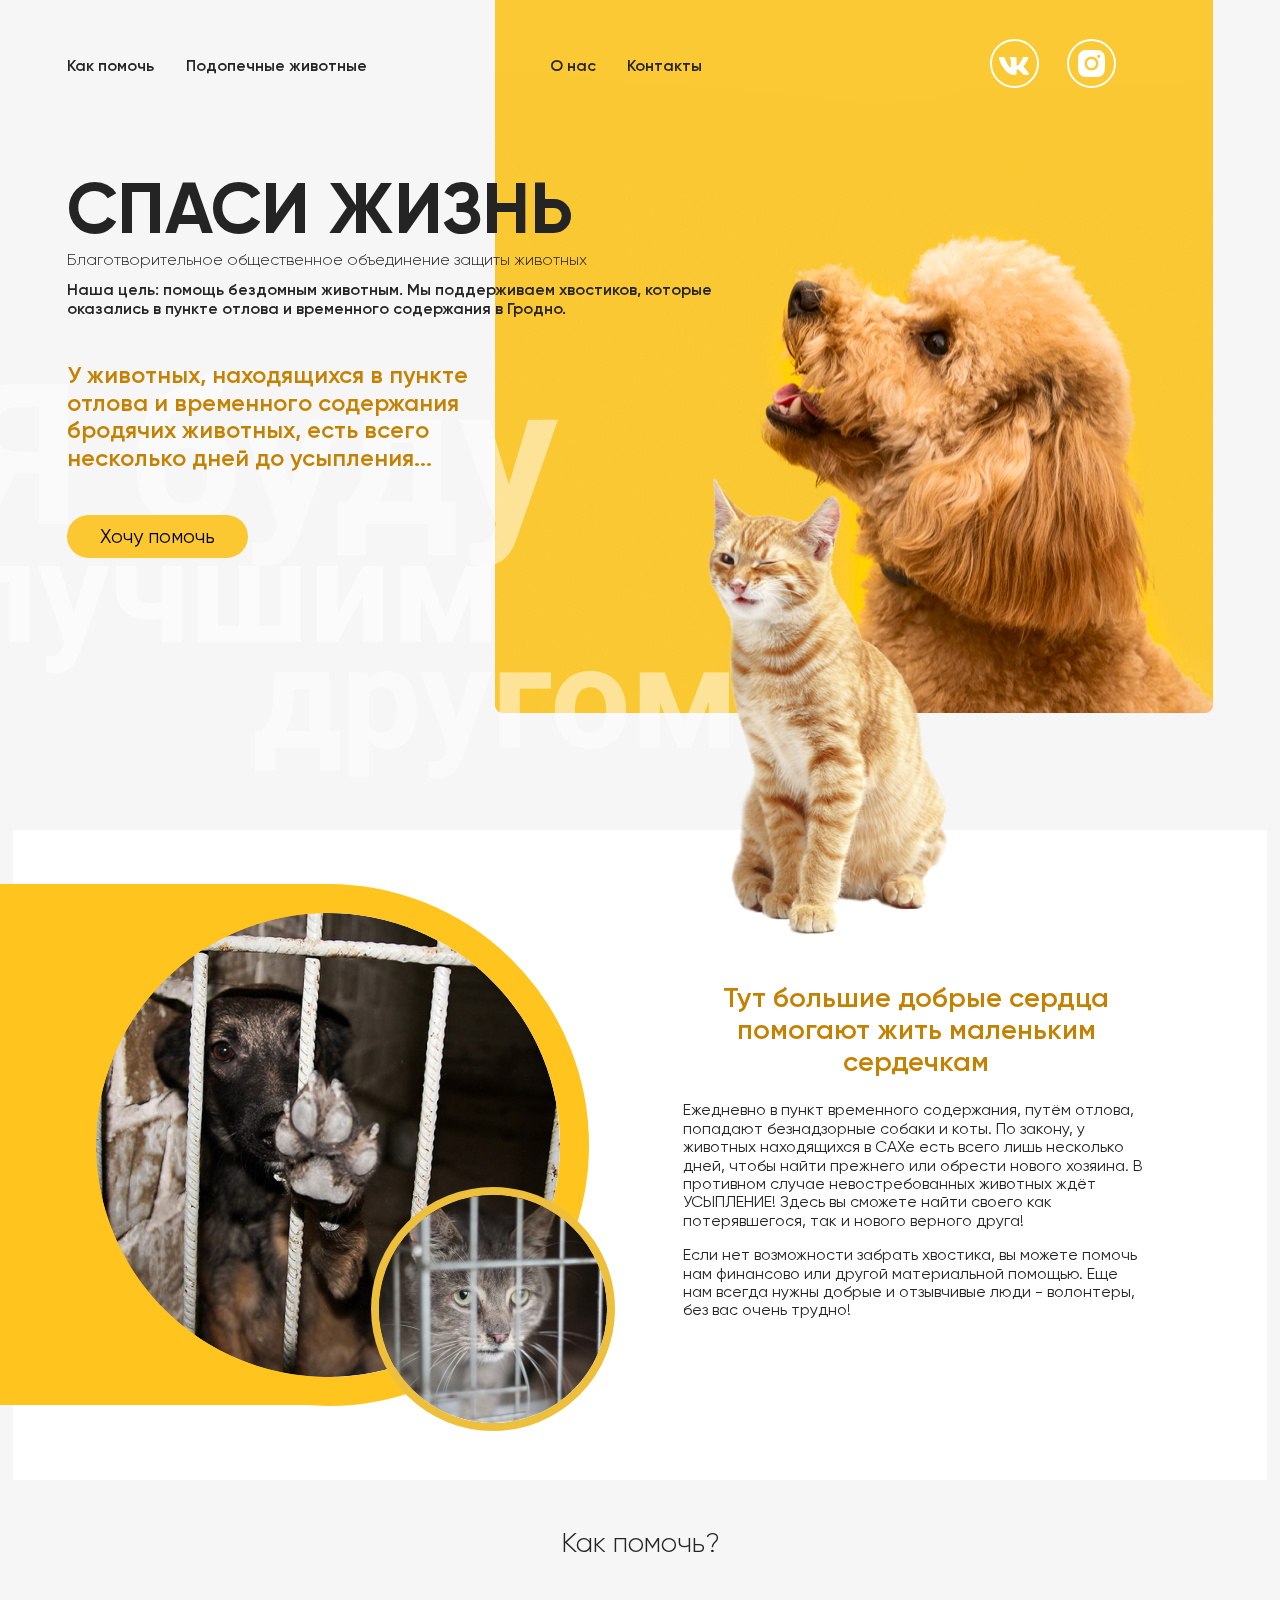
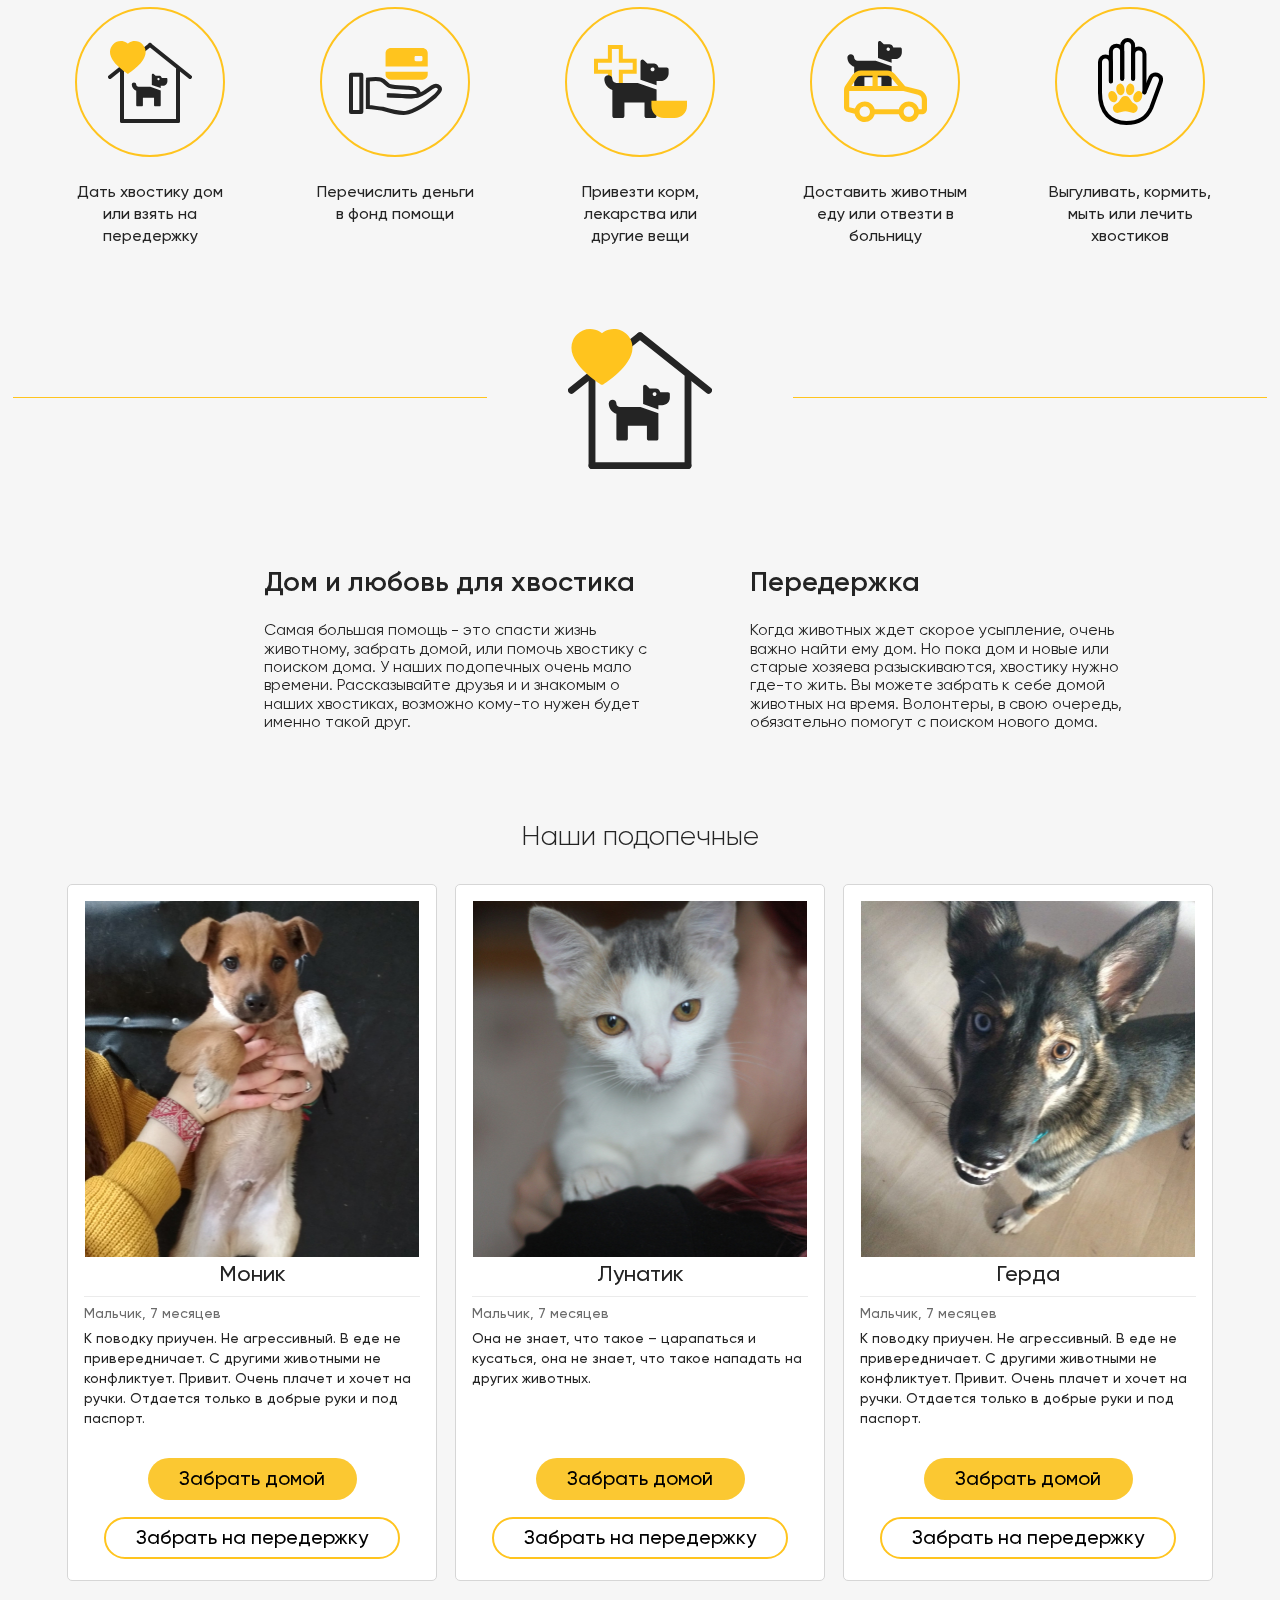
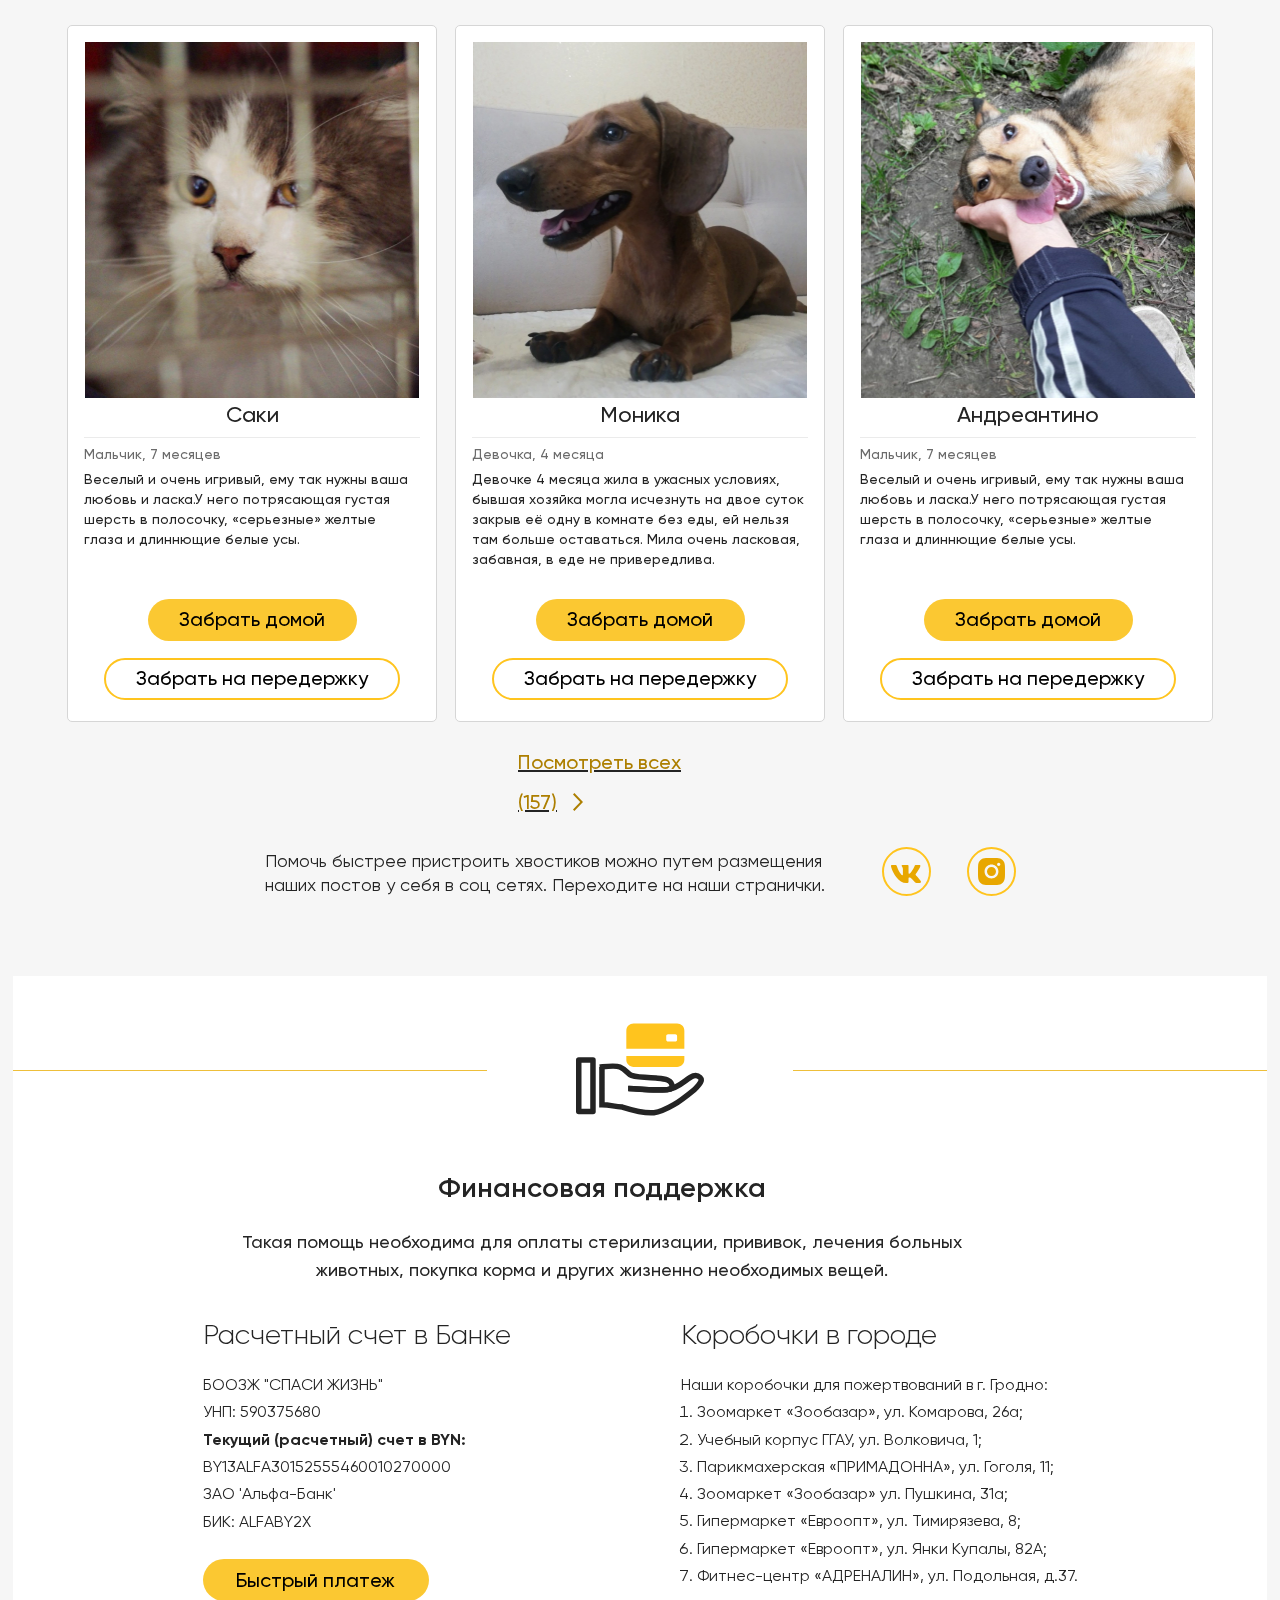
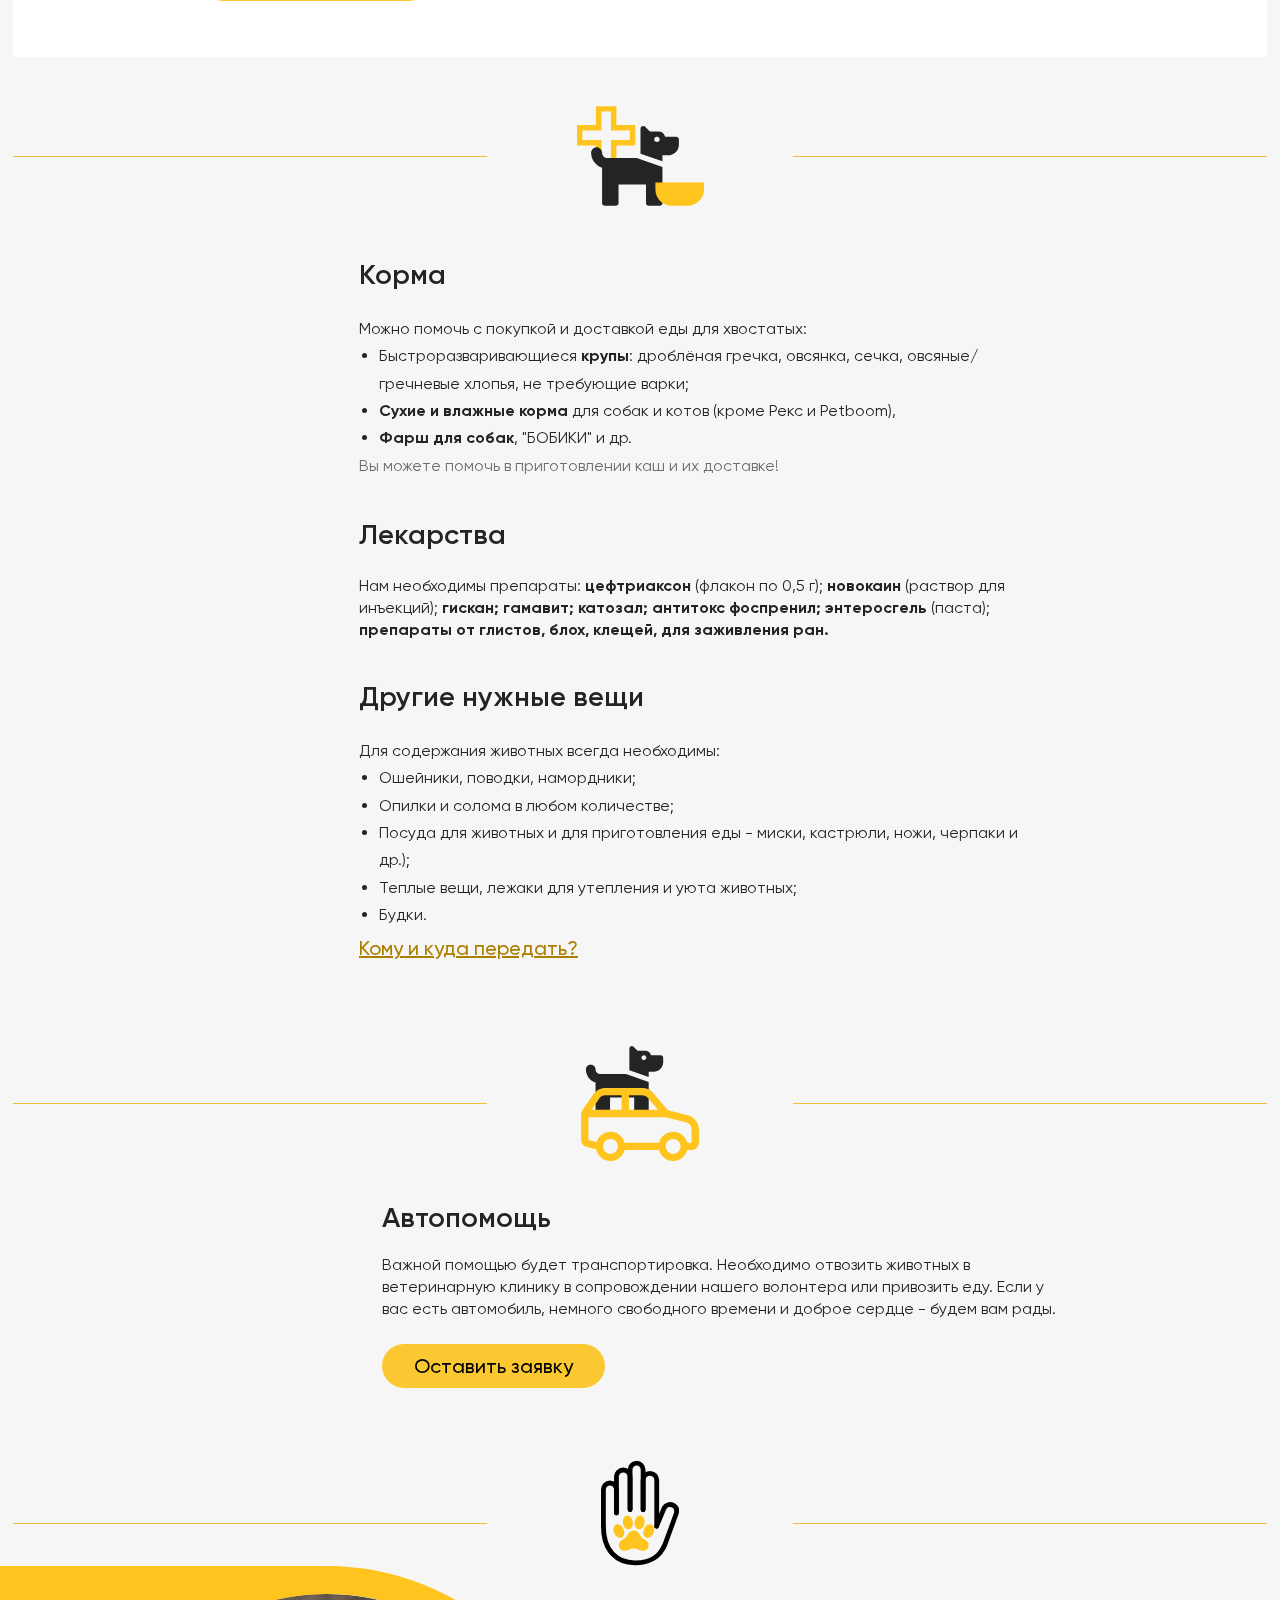
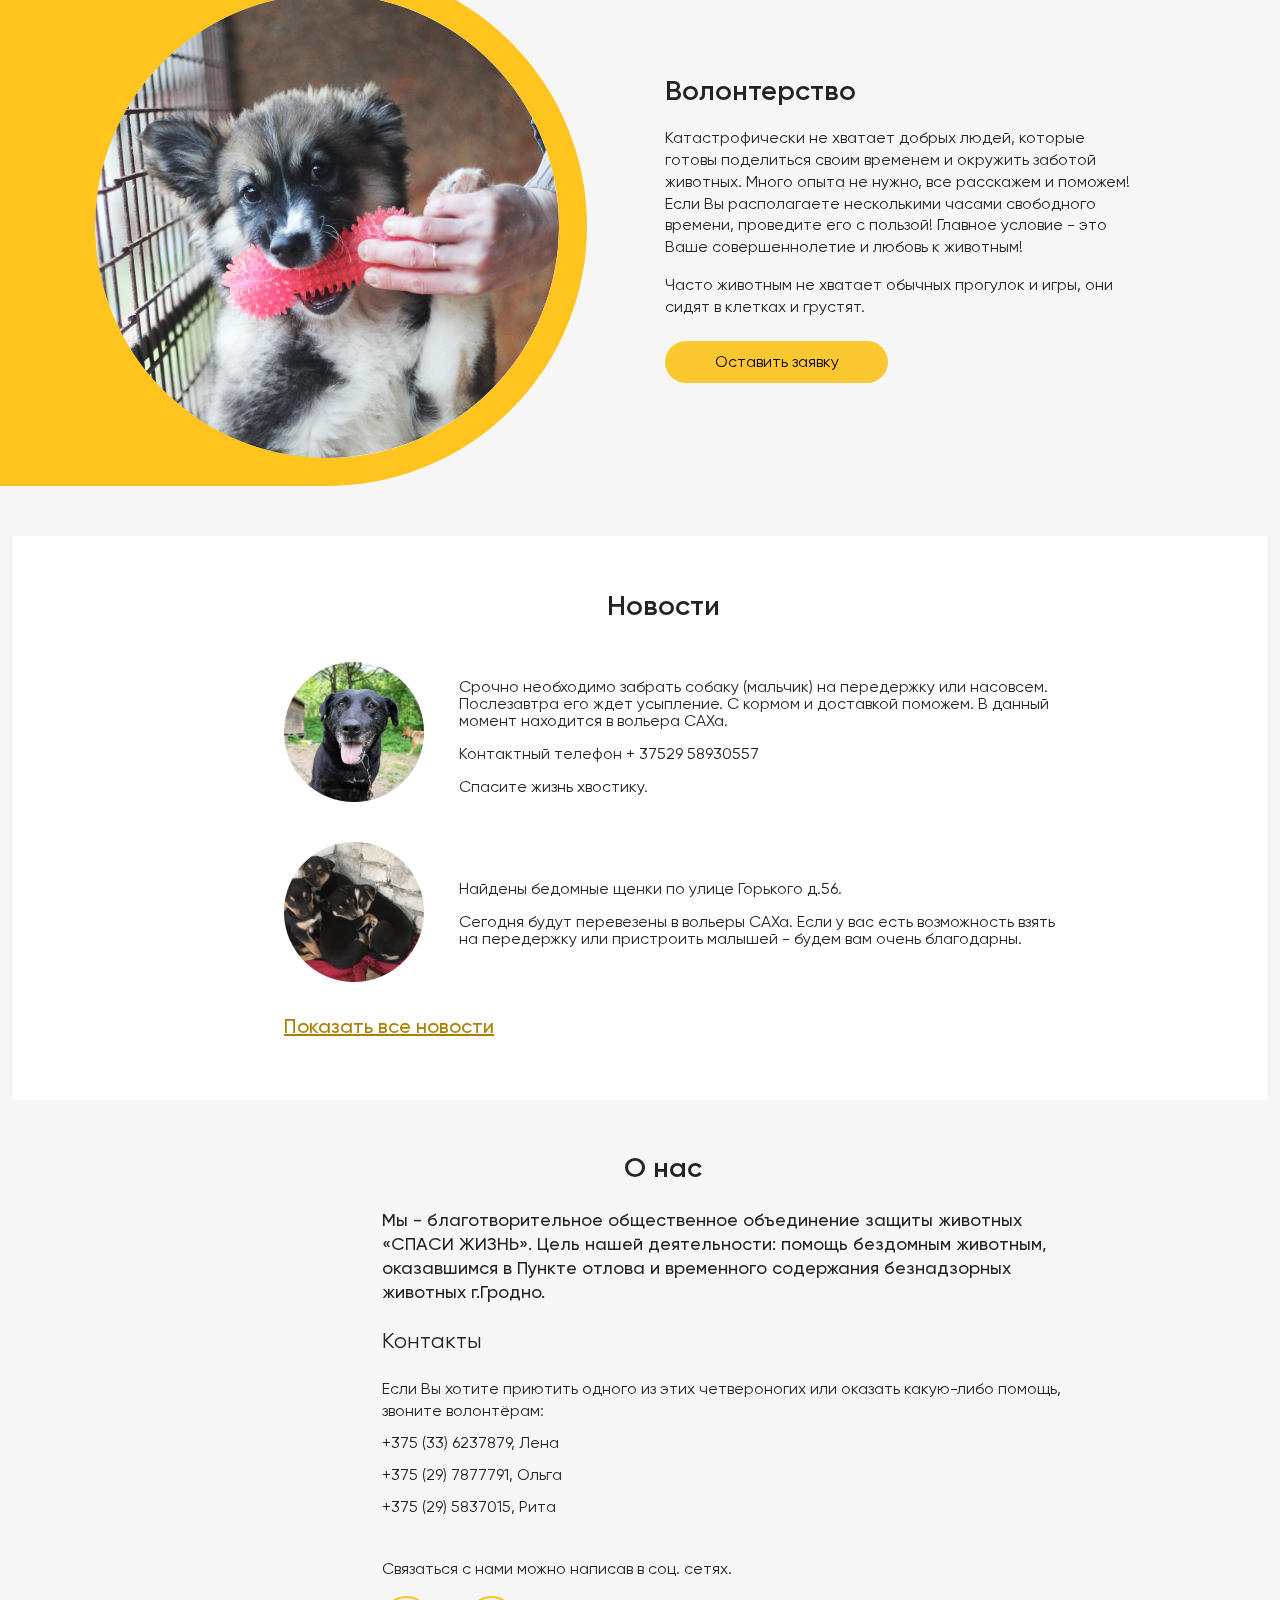
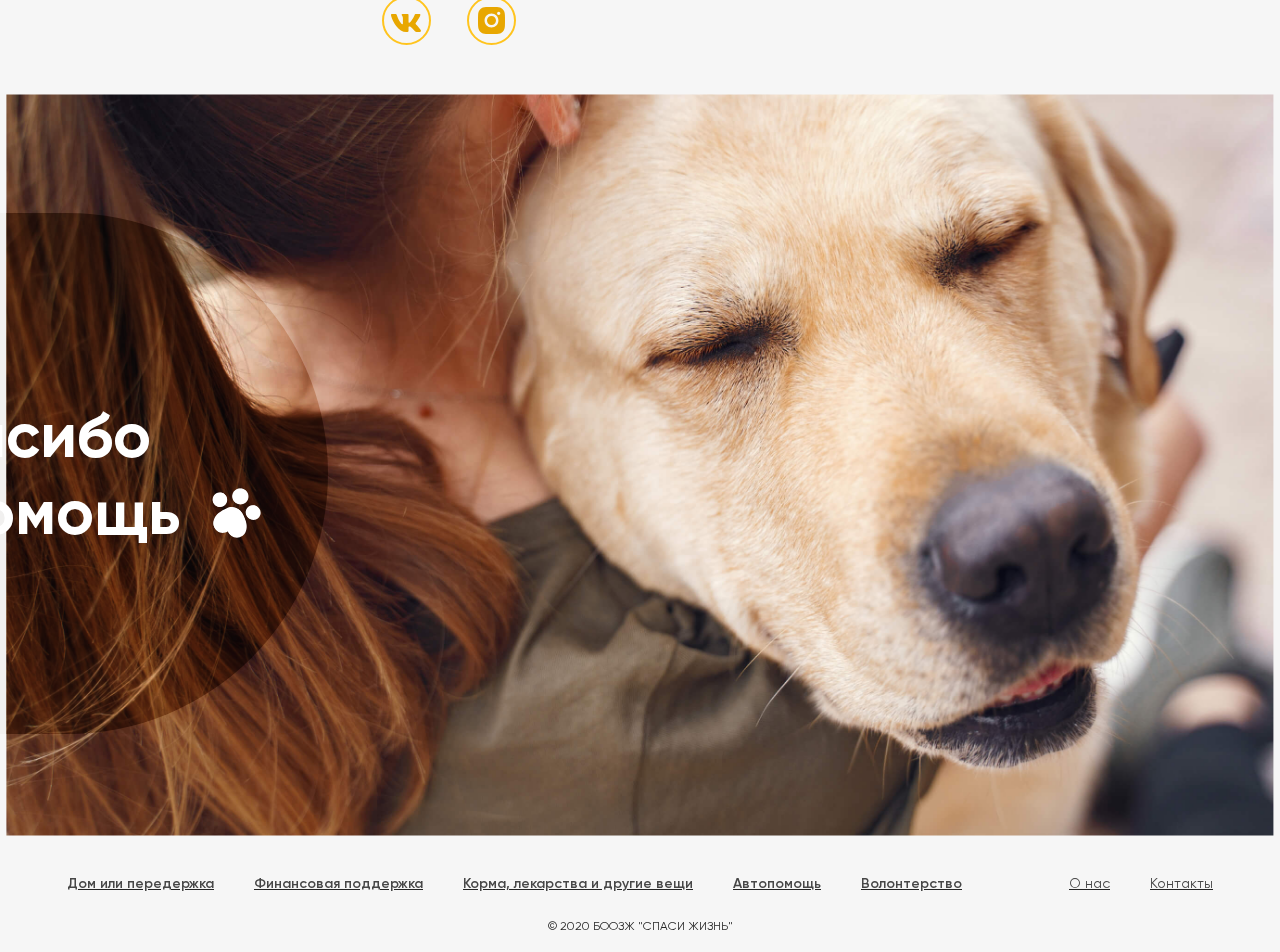
==== commit ee8fbddf: "feat: finished styles.css for 1920x1080, add fonts, icons, images, normalize.css, .gitgnore" ====
--- a/index.html
+++ b/index.html
@@ -4,214 +4,494 @@
 <head>
         <meta charset="utf-8">
         <title>Благотворительное общественное объединение защиты животных "СПАСИ ЖИЗНЬ"</title>
-        <link rel="stylesheet" href="style.css">
+        <link rel="stylesheet" href="normalize.css">
+        <link rel="stylesheet" href="styles.css">
 </head>
 
 <body>
-    <header>
-        <nav>
-            <ul>
-                <li><a href="">Как помочь</a></li>
-                <li><a href="">Подопечные животные</a></li>
-                <li><a href="">О нас</a></li>
-                <li><a href="">Контакты</a></li>
-                <li><a href="https://vk.com/animalsgrodno/ " target="_blank"><img src="" width="40" height="40" alt="vk"></a></li>
-                <li><a href="https://www.instagram.com/animalsgrodno/" target="_blank"><img src="" width="40" height="40" alt="instagram"></a></li>
-            </ul>
-        </nav>
-    </header>
-    
-    <main>
-        <h1>СПАСИ ЖИЗНЬ</h1>
-        <p>Благотворительное общественное объединение защиты животных</p>
-        <p>Наша цель: помощь бездомным животным. Мы поддерживаем хвостиков,
-            которые оказались в пункте отлова и временного содержания в Гродно. </p>
-        <p>У животных, находящихся в пункте
-            отлова и временного содержания
-            бродячих животных, есть всего
-            несколько дней до усыпления...</p>
-        <a href="#help" alt=""><img href="" width="192" height="52"></a>
-        
-        <h2>Тут большие добрые сердца
-            помогают жить маленьким
-            сердечкам</h2>
-        <p>Ежедневно в пункт временного содержания, путём отлова,
-            попадают безнадзорные собаки и коты. По закону, удобно
-            животных находящихся в САХе есть всего лишь несколько
-            дней, чтобы найти прежнего или обрести нового хозяина. В
-            противном случае невостребованных животных ждёт
-            УСЫПЛЕНИЕ! Здесь вы сможете найти своего как
-            потерявшегося, так и нового верного друга!</p>
-        <p>Если нет возможности забрать хвостика, вы можете помочь
-            нам финансово или другой материальной помощью. Еще нам
-            всегда нужны добрые и отзывчивые люди - волонтеры,
-            без вас очень трудно!</p>
-        
-            <h2>Как помочь?</h2>
-        <img src="" width ="150" height="150" alt="">
-        <p>Дать хвостику дом<br>
-            или взять на<br>
-            передержку</p>
-        <img src="" width ="150" height="150" alt="">
-        <p>Перечислить деньги в<br>
-            фонд помощи</p>
-        <img src="" width ="150" height="150" alt="">
-        <p>Привезти корм,<br>
-            лекарства или<br>
-            другие вещи</p>
-        <img src="" width ="150" height="150" alt="">
-        <p>Доставить животным еду<br>
-            или отвезти в<br>
-            больницу</p>
-        <img src="" width ="150" height="150" alt="">
-        <p>Выгуливать, кормить,<br>
-            мыть или лечить<br>
-            хвостиков</p>
-        
-        <img src="" width="150" height="150" alt="">
-
-        <h2>Дом и любовь для хвостика</h2>
-        <p>Самая большая помощь - это спасти жизнь
-            животному, забрать домой, или помочь хвостику с
-            поиском дома. У наших подопечных очень мало
-            времени. Рассказывайте друзья и и знакомым о
-            наших хвостиках, возможно кому-то нужен будет
-            именно такой друг.</p>
-        <h2>Передержка</h2>
-        <p>Когда животных ждет скорое усыпление, очень
-            важно найти ему дом. Но пока дом и новые или
-            старые хозяева разыскиваются, хвостику нужно
-            где-то жить. Вы можете забрать к себе домой
-            животных на время. Волонтеры, в свою очередь,
-            обязательно помогут с поиском нового дома.</p>
-        
-        <h2>Наши подопечные</h2>
-        <!--слайдер здесь-->
-        <p>Помочь быстрее пристроить хвостиков можно путем размещения
-            наших постов у себя в соц сетях. Переходите на наши странички.</p>
-        <a href="https://vk.com/" target="_blank"><img src="" width="40" height="40" alt="vk"></a>
-        <a href="https://www.instagram.com/" target="_blank"><img src="" width="40" height="40" alt="instagram"></a>
-        <img src="" width="150" height="150" alt="">
-        
-        <h2>Финансовая поддержка</h2>
-        <p> Такая помощь необходима для оплаты стерилизации, прививок, лечения больных
-            животных, покупка корма и других жизненно необходимых вещей.</p>
+    <div class=wrapper>
+
+        <div>
+            <img class="foxy-dog" src="./images/foxy-dog-cat.png" alt="">
+            <img class="graffiti" src="./images/graffiti.png" alt="">
+        </div>
+
+        <header class="header">
+            <nav class="nav">
+                <div class="nav__block">
+                    <ul class="nav-block__left">
+                        <li><a href="#Как-помочь">Как помочь</a></li>
+                        <li><a href="#Подопечные-животные">Подопечные животные</a></li>
+                    </ul>
+                    <ul class="nav-block__right">
+                        <li><a href="#О-нас">О нас</a></li>
+                        <li><a href="#Контакты">Контакты</a></li>
+                    </ul>
+                </div>
+                    <ul class="nav__icons">
+                        <li><a class="nav-icons__vk" href="https://vk.com/animalsgrodno/ " target="_blank">
+                                <svg width="49" height="49" viewBox="0 0 49 49" fill="none" xmlns="http://www.w3.org/2000/svg">
+                                    <circle cx="24.5" cy="24.5" r="23.5" stroke="white" stroke-width="2"/>
+                                    <path d="M38.3124 19.219C38.522 18.5157 38.3124 18 37.3213 18H34.0381C33.2027 18 32.821 18.4461 32.6114 18.9361C32.6114 18.9361 30.9421 23.0482 28.5766 25.7145C27.8131 26.4903 27.4643 26.7353 27.0481 26.7353C26.84 26.7353 26.5375 26.4903 26.5375 25.7871V19.219C26.5375 18.3751 26.2965 18 25.6003 18H20.4413C19.9203 18 19.6059 18.3902 19.6059 18.7622C19.6059 19.5607 20.7886 19.7453 20.9099 21.9956V26.8775C20.9099 27.9467 20.7197 28.1418 20.3005 28.1418C19.1882 28.1418 16.4814 24.0146 14.875 19.29C14.5621 18.372 14.2462 18.0015 13.4078 18.0015H10.1261C9.18738 18.0015 9.00024 18.4477 9.00024 18.9377C9.00024 19.8178 10.1126 24.1734 14.1818 29.934C16.8946 33.8676 20.7137 36 24.193 36C26.2785 36 26.536 35.5266 26.536 34.71V31.7367C26.536 30.79 26.7352 30.5994 27.3954 30.5994C27.8805 30.5994 28.7158 30.8474 30.6636 32.7424C32.8883 34.9897 33.2566 35.9985 34.5067 35.9985H37.7884C38.7256 35.9985 39.1942 35.5251 38.9247 34.5905C38.6298 33.6604 37.5668 32.3068 36.1565 30.7053C35.39 29.7918 34.2447 28.8088 33.8959 28.3173C33.4093 27.6836 33.5501 27.4038 33.8959 26.8412C33.8974 26.8427 37.8962 21.1533 38.3124 19.219Z" 
+                                    fill="white"/>
+                                </svg>
+                            </a>
+                        </li>
+                        <li><a class="nav-icons__instagram" href="https://www.instagram.com/animalsgrodno/" target="_blank">
+                                <svg width="49" height="49" viewBox="0 0 49 49" fill="none" xmlns="http://www.w3.org/2000/svg">
+                                    <circle cx="24.5" cy="24.5" r="23.5" stroke="white" stroke-width="2"/>
+                                    <path d="M24.4964 19.9981C22.0175 19.9981 19.9945 22.0211 19.9945 24.5C19.9945 26.9789 22.0175 29.0019 24.4964 29.0019C26.9752 29.0019 28.9982 26.9789 28.9982 24.5C28.9982 22.0211 26.9752 19.9981 24.4964 19.9981ZM37.9985 24.5C37.9985 22.6357 38.0154 20.7884 37.9107 18.9275C37.806 16.766 37.3129 14.8477 35.7324 13.2672C34.1485 11.6832 32.2336 11.1935 30.0722 11.0888C28.2079 10.9841 26.3606 11.001 24.4997 11.001C22.6355 11.001 20.7882 10.9841 18.9273 11.0888C16.7659 11.1935 14.8477 11.6866 13.2671 13.2672C11.6832 14.8511 11.1935 16.766 11.0888 18.9275C10.9841 20.7917 11.001 22.6391 11.001 24.5C11.001 26.3609 10.9841 28.2116 11.0888 30.0725C11.1935 32.234 11.6866 34.1523 13.2671 35.7328C14.851 37.3168 16.7659 37.8065 18.9273 37.9112C20.7916 38.0159 22.6389 37.999 24.4997 37.999C26.364 37.999 28.2113 38.0159 30.0722 37.9112C32.2336 37.8065 34.1518 37.3134 35.7324 35.7328C37.3163 34.1489 37.806 32.234 37.9107 30.0725C38.0188 28.2116 37.9985 26.3643 37.9985 24.5ZM24.4964 31.4268C20.6632 31.4268 17.5697 28.3332 17.5697 24.5C17.5697 20.6668 20.6632 17.5732 24.4964 17.5732C28.3295 17.5732 31.423 20.6668 31.423 24.5C31.423 28.3332 28.3295 31.4268 24.4964 31.4268ZM31.7067 18.9072C30.8118 18.9072 30.089 18.1845 30.089 17.2895C30.089 16.3945 30.8118 15.6718 31.7067 15.6718C32.6017 15.6718 33.3244 16.3945 33.3244 17.2895C33.3247 17.502 33.283 17.7125 33.2018 17.9089C33.1206 18.1053 33.0015 18.2837 32.8512 18.434C32.7009 18.5843 32.5225 18.7034 32.3261 18.7846C32.1297 18.8658 31.9192 18.9075 31.7067 18.9072Z" 
+                                    fill="white"/>
+                                </svg>
+                            </a>
+                        </li>
+                    </ul>
+            </nav>
+        </header>
+
+        <main>
+            <section class="introduction">
+                <h1>СПАСИ ЖИЗНЬ</h1>
+                <p>Благотворительное общественное объединение защиты животных</p>
+                <p>Наша цель: помощь бездомным животным. Мы поддерживаем хвостиков,
+                    которые оказались в пункте отлова и временного содержания в Гродно. </p>
+                <p>У животных, находящихся в пункте
+                    отлова и временного содержания
+                    бродячих животных, есть всего
+                    несколько дней до усыпления...</p>
+                <a href="#">Хочу помочь</a>
+            </section>
+
+            <section class="little-time">
+                <div class="little-time__img">
+                    <div class="img__black-dog">
+                        <img src="./images/black-dog.png" alt="">
+                    </div>
+                    <div class="img__gray-cat">
+                    <img src="./images/gray-cat.png" alt="">
+                    </div>
+                </div>
+
+                <div class="little-time__head">
+                    <h2 class="head__heading">Тут большие добрые сердца
+                        помогают жить маленьким
+                        сердечкам</h2>
+                    <p class="head__text">Ежедневно в пункт временного содержания, путём отлова,
+                        попадают безнадзорные собаки и коты. По закону, у
+                        животных находящихся в САХе есть всего лишь несколько
+                        дней, чтобы найти прежнего или обрести нового хозяина. В
+                        противном случае невостребованных животных ждёт
+                        УСЫПЛЕНИЕ! Здесь вы сможете найти своего как
+                        потерявшегося, так и нового верного друга!</p>
+                    <p class="head__text">Если нет возможности забрать хвостика, вы можете помочь
+                        нам финансово или другой материальной помощью. Еще нам
+                        всегда нужны добрые и отзывчивые люди - волонтеры,
+                        без вас очень трудно!</p>
+                </div>
+            </section>
+
+            <section class="how-help" id="Как-помочь">
+                    <h2>Как помочь?</h2>
+                <div class="how-help__flex">
+                    <div class="how-help__container">
+                        <div class="how-help-container__img">
+                            <img src="./images/1.svg" alt="">
+                            <a class="container-img__link" href="#Подопечные-животные"></a>
+                        </div>
+                        <p>Дать хвостику дом или взять на передержку</p>
+                    </div>
+                    <div class="how-help__container">
+                        <div class="how-help-container__img">
+                            <img src="./images/2.svg" alt="">
+                            <a class="container-img__link" href="#Финансовая-поддержка"></a>
+                        </div>
+                        <p>Перечислить деньги в фонд помощи</p>
+                    </div>
+                    <div class="how-help__container">
+                        <div class="how-help-container__img">
+                            <img src="./images/3.svg" alt="">
+                            <a class="container-img__link" href="#Корма,-лекарства-и-другие-вещи"></a>
+                        </div>
+                        <p>Привезти корм, лекарства или другие вещи</p>
+                    </div>
+                    <div class="how-help__container">
+                        <div class="how-help-container__img">
+                            <img src="./images/4.svg" alt="">
+                            <a class="container-img__link" href="#Автопомощь"></a>
+                        </div>
+                        <p>Доставить животным еду или отвезти в больницу</p>
+                    </div>
+                    <div class="how-help__container">
+                        <div class="how-help-container__img">
+                            <img src="./images/5.svg" alt="">
+                            <a class="container-img__link" href="#Волонтерство"></a>
+                        </div>
+                        <p>Выгуливать, кормить, мыть или лечить хвостиков</p>
+                    </div>
+                </div>
+            </section>
+
+                
             
-        <p>Расчетный счет в Банке</p>
-        <p>БООЗЖ "СПАСИ ЖИЗНЬ"</p>
-        <p>УНП: 590375680</p>
-        <p><b>Текущий (расчетный) счет в BYN:</b></p>
-        <p>BY13ALFA30152555460010270000</p>
-        <p>ЗАО 'Альфа-Банк'</p>
-        <p>БИК: ALFABY2X</p>
-        <img src="" alt="" width="192" height="52">
-
-
-        <p>Коробочки в городе</p>
-        <p>Наши коробочки для пожертвований в г. Гродно:</p>
-        <ol>
-            <li>Зоомаркет «Зообазар», ул. Комарова, 26а;</li>
-            <li>Учебный корпус ГГАУ,  ул. Волковича, 1;</li>
-            <li>Парикмахерская «ПРИМАДОННА», ул. Гоголя, 11;</li>
-            <li>Зоомаркет «Зообазар» ул. Пушкина, 31а;</li>
-            <li>Гипермаркет «Евроопт», ул. Тимирязева, 8;</li>
-            <li>Гипермаркет «Евроопт», ул. Янки Купалы, 82А;</li>
-            <li>Фитнес-центр «АДРЕНАЛИН», ул. Подольная, д.37.</li>
-        </ol>
-        <a href="">Посмотреть на карте</a>
-
-        <img src="" width="150" height="150" alt="">
-
-        <h2>Корма</h2>
-        <p>Можно помочь с покупкой и доставкой еды для хвостатых:</p>
-        <ul>
-            <li>Быстроразваривающиеся <b>крупы</b>: дроблёная гречка, овсянка, сечка,
-                овсяные/гречневые хлопья, не требующие варки;</li>
-            <li><b>Сухие и влажные корма</b> для собак и котов (кроме Рекс и Petboom),</li>
-            <li><b>Фарш для собак</b>, "БОБИКИ" и др.</li>
-        </ul>
-        <p>Вы можете помочь в приготовлении каш и их доставке!</p>
-
-        <h2>Лекарства</h2>
-        <p>Нам необходимы препараты: <b>цефтриаксон</b> (флакон по 0,5 г); <b>новокаин</b> (раствор для
-            инъекций); <b>гискан; гамавит; катозал; антитокс фоспренил; энтеросгель</b> (паста);
-            <b>препараты от глистов, блох, клещей, для заживления ран.</b></p>
-
-        <h2>Другие нужные вещи</h2>
-        <p>Для содержания животных всегда необходимы:</p>
-        <ul>
-            <li>Ошейники, поводки, намордники;</li>
-            <li>Опилки и солома в любом количестве;</li>
-            <li>Посуда для животных и для приготовления еды - миски, кастрюли, ножи, черпаки и др.);</li>
-            <li>Теплые вещи, лежаки для утепления и уюта животных;</li>
-            <li>Будки.</li>
-        </ul>
-        <a href="">Кому и куда передать</a>
-
-        <img src="" width="150" height="150" alt="">
-
-        <h2>Автопомощь</h2>
-        <p>Важной помощью будет транспортировка. Необходимо отвозить животных в
-            ветеринарную клинику в сопровождении нашего волонтера или привозить еду. Если у
-            вас есть автомобиль, немного свободного времени и доброе сердце - будем вам рады.</p>
-        <a href="">Оставить заявку</a>
-
-        <img src="" width="150" height="150" alt="">
-
-        <h2>Волонтерство</h2>
-        <p>Катастрофически не хватает добрых людей, которые готовы
-            поделиться своим временем и окружить заботой животных.
-            Много опыта не нужно, все расскажем и поможем! Если Вы
-            располагаете несколькими часами свободного времени,
-            проведите его с пользой! Главное условие - это Ваше
-            совершеннолетие и любовь к животным!<br></p>
-        <p>Часто животным не хватает обычных прогулок и игры, они
-            сидят в клетках и грустят.</p>
-        <a href="">Оставить заявку</a>
-
-        <h2>Новости</h2>
-        <img src="" alt="">
-        <p>Срочно необходимо забрать собаку (мальчик) на передержку или насовсем.
-            Послезавтра его ждет усыпление. С кормом и доставкой поможем. В данный
-            момент находится в вольера САХа.</p> 
-            <p>Контактный телефон + 37529 58930557</p>
-            <p>Спасите жизнь хвостику.</p>
-        <img src="" alt="">
-        <p>Найдены бедомные щенки по улице Горького д.56.</p>
-        <p>Сегодня будут перевезены в вольеры САХа. Если у вас есть возможность взять
-            на передержку или пристроить малышей - будем вам очень благодарны.</p>
-        <a href="">Показать все новости</a>
-
-        <footer>
-            <h2>О нас</h2>
-            <p>Мы - благотворительное общественное объединение защиты животных
-                <q>СПАСИ ЖИЗНЬ</q>. Цель нашей деятельности: помощь бездомным животным,
-            оказавшимся в Пункте отлова и временного содержания безнадзорных
-            животных г.Гродно.</p>
-            <p>Контакты</p>
-            <p>Если Вы хотите приютить одного из этих четвероногих или оказать
-                какую-либо помощь, звоните волонтёрам:</p>
-            <p>+375 (33) 6237879, Лена</p>
-            <p>+375 (29) 7877791, Ольга</p>
-            <p>+375 (29) 5837015, Рита</p>
-            <p>Адрес САХа</p>
-            <p>РБ, г. Гродно, ул.Дзержинского, д.104</p>
-            <p>Связаться с нами можно написав в соц. сетях.</p>
-            <a href="https://vk.com/animalsgrodno/ " target="_blank"><img src="" width="40" height="40" alt="vk"></a>
-            <a href="https://www.instagram.com/animalsgrodno/" target="_blank"><img src="" width="40" height="40" alt="instagram"></a>
-            <p>Спасибо за помощь</p>
-
-            <ul>
-                <li>Дом или передержка</li>
-                <li>Финансовая поддержка</li>
-                <li>Корма, лекарства и другие вещи</li>
-                <li>Автопомощь</li>
-                <li>Волонтерство</li>
-                <li>О нас</li>
-                <li>Контакты</li>
-            </ul>
-            <p>© 2020 БООЗЖ "СПАСИ ЖИЗНЬ"</p>
-        </footer>
-    </main>
-    </body>
+            <section class="list-pets">
+                <div class="list-pets__1" >
+                    <img src="./images/1.svg" width="94" height="94" alt="">
+                </div>
+
+                <div class="list-pets__text">
+                    <div class="list-pets-text__flex">
+                        <h2>Дом и любовь для хвостика</h2>
+                        <p>Самая большая помощь - это спасти жизнь
+                            животному, забрать домой, или помочь хвостику с
+                            поиском дома. У наших подопечных очень мало
+                            времени. Рассказывайте друзья и и знакомым о
+                            наших хвостиках, возможно кому-то нужен будет
+                            именно такой друг.</p>
+                    </div>
+                    <div class="list-pets-text__flex">
+                        <h2>Передержка</h2>
+                        <p>Когда животных ждет скорое усыпление, очень
+                            важно найти ему дом. Но пока дом и новые или
+                            старые хозяева разыскиваются, хвостику нужно
+                            где-то жить. Вы можете забрать к себе домой
+                            животных на время. Волонтеры, в свою очередь,
+                            обязательно помогут с поиском нового дома.</p>
+                    </div>
+                </div>
+
+                <h2 id="Подопечные-животные">Наши подопечные</h2>
+                <!--слайдер здесь-->
+                <div class="list-pets__container">
+                    <div class="list-pets-container__card list-pets-container__margin">
+                        <div class="container-card__wrapper">
+                            <img src="pets-img/1.jpg" alt="" width="334" height="356">
+                            <p class="container-card__name">Моник</p>
+                            <p class="container-card__gender-age">Мальчик, 7 месяцев</p>
+                            <p class="container-card__description">К поводку приучен. Не агрессивный. В еде не привередничает. С другими животными не конфликтует. Привит. Очень плачет и хочет на ручки. Отдается только в добрые руки и под паспорт.</p>
+                            <button class="container-card__take-home">
+                                <span>Забрать домой</span>
+                            </button><br>
+                            <button class="container-card__little-take-home">
+                                <span>Забрать на передержку</span>
+                            </button>
+                        </div>
+                    </div>
+
+                    <div class="list-pets-container__card list-pets-container__margin">
+                        <div class="container-card__wrapper">
+                            <img src="pets-img/2.jpg" alt="" width="334" height="356">
+                            <p class="container-card__name">Лунатик</p>
+                            <p class="container-card__gender-age">Мальчик, 7 месяцев</p>
+                            <p class="container-card__description">Она не знает, что такое – царапаться и кусаться, она не знает, что такое нападать на других животных.</p>
+                            <button class="container-card__take-home">
+                                <span>Забрать домой</span>
+                            </button><br>
+                            <button class="container-card__little-take-home">
+                                <span>Забрать на передержку</span>
+                            </button>
+                        </div>
+                    </div>
+
+                    <div class="list-pets-container__card list-pets-container__margin">
+                        <div class="container-card__wrapper">
+                            <img src="pets-img/3.jpg" alt="" width="334" height="356">
+                            <p class="container-card__name">Герда</p>
+                            <p class="container-card__gender-age">Мальчик, 7 месяцев</p>
+                            <p class="container-card__description">К поводку приучен. Не агрессивный. В еде не привередничает. С другими животными не конфликтует. Привит. Очень плачет и хочет на ручки. Отдается только в добрые руки и под паспорт.</p>
+                            <button class="container-card__take-home">
+                                <span>Забрать домой</span>
+                            </button><br>
+                            <button class="container-card__little-take-home">
+                                <span>Забрать на передержку</span>
+                            </button> 
+                        </div>
+                    </div>
+
+                    <div class="list-pets-container__card">
+                        <div class="container-card__wrapper">
+                            <img src="pets-img/4.jpg" alt="" width="334" height="356">
+                            <p class="container-card__name">Саки</p>
+                            <p class="container-card__gender-age">Мальчик, 7 месяцев</p>
+                            <p class="container-card__description">Веселый и очень игривый, ему так нужны ваша любовь и ласка.У него потрясающая густая шерсть в полосочку, «серьезные» желтые глаза и длиннющие белые усы.</p>
+                            <button class="container-card__take-home">
+                                <span>Забрать домой</span>
+                            </button><br>
+                            <button class="container-card__little-take-home">
+                                <span>Забрать на передержку</span>
+                            </button>
+                        </div>
+                    </div>
+
+                    <div class="list-pets-container__card">
+                        <div class="container-card__wrapper">
+                            <img src="pets-img/5.jpg" alt="" width="334" height="356">
+                            <p class="container-card__name">Моника</p>
+                            <p class="container-card__gender-age">Девочка, 4 месяца</p>
+                            <p class="container-card__description">Девочке 4 месяца жила в ужасных условиях, бывшая хозяйка могла исчезнуть на двое суток закрыв её одну в комнате без еды, ей нельзя там больше оставаться. Мила очень ласковая, забавная, в еде не привередлива.</p>
+                            <button class="container-card__take-home">
+                                <span>Забрать домой</span>
+                            </button><br>
+                            <button class="container-card__little-take-home">
+                                <span>Забрать на передержку</span>
+                            </button>
+                        </div>
+                    </div>
+
+                    <div class="list-pets-container__card">
+                        <div class="container-card__wrapper">
+                            <img src="pets-img/6.jpg" alt="" width="334" height="356">
+                            <p class="container-card__name">Андреантино</p>
+                            <p class="container-card__gender-age">Мальчик, 7 месяцев</p>
+                            <p class="container-card__description">Веселый и очень игривый, ему так нужны ваша любовь и ласка.У него потрясающая густая шерсть в полосочку, «серьезные» желтые глаза и длиннющие белые усы.</p>
+                            <button class="container-card__take-home">
+                                <span>Забрать домой</span>
+                            </button><br>
+                            <button class="container-card__little-take-home">
+                                <span>Забрать на передержку</span>
+                            </button>
+                        </div>
+                    </div>
+                </div>
+                
+                <div class="list-pets__all-pets">
+                    <a href="#">Посмотреть всех (157)</a>
+                </div>
+                
+                <div class="list-pets__bottom">
+                    <p>Помочь быстрее пристроить хвостиков можно путем размещения
+                        наших постов у себя в соц сетях. Переходите на наши странички.</p>
+                    <div class="list-pets-bottom__social">
+                        <a href="https://vk.com/animalsgrodno/ " target="_blank">
+                            <svg width="49" height="49" viewBox="0 0 49 49" fill="none" xmlns="http://www.w3.org/2000/svg">
+                                <circle cx="24.5" cy="24.5" r="23.5" stroke="#FFC41E" stroke-width="2"/>
+                                <path d="M38.3124 19.219C38.522 18.5157 38.3124 18 37.3213 18H34.0381C33.2027 18 32.821 18.4461 32.6114 18.9361C32.6114 18.9361 30.9421 23.0482 28.5766 25.7145C27.8131 26.4903 27.4643 26.7353 27.0481 26.7353C26.84 26.7353 26.5375 26.4903 26.5375 25.7871V19.219C26.5375 18.3751 26.2965 18 25.6003 18H20.4413C19.9203 18 19.6059 18.3902 19.6059 18.7622C19.6059 19.5607 20.7886 19.7453 20.9099 21.9956V26.8775C20.9099 27.9467 20.7197 28.1418 20.3005 28.1418C19.1882 28.1418 16.4814 24.0146 14.875 19.29C14.5621 18.372 14.2462 18.0015 13.4078 18.0015H10.1261C9.18738 18.0015 9.00024 18.4477 9.00024 18.9377C9.00024 19.8178 10.1126 24.1734 14.1818 29.934C16.8946 33.8676 20.7137 36 24.193 36C26.2785 36 26.536 35.5266 26.536 34.71V31.7367C26.536 30.79 26.7352 30.5994 27.3954 30.5994C27.8805 30.5994 28.7158 30.8474 30.6636 32.7424C32.8883 34.9897 33.2566 35.9985 34.5067 35.9985H37.7884C38.7256 35.9985 39.1942 35.5251 38.9247 34.5905C38.6298 33.6604 37.5668 32.3068 36.1565 30.7053C35.39 29.7918 34.2447 28.8088 33.8959 28.3173C33.4093 27.6836 33.5501 27.4038 33.8959 26.8412C33.8974 26.8427 37.8962 21.1533 38.3124 19.219Z" 
+                                fill="#E8A700"/>
+                            </svg>
+                        </a>
+                        <a href="https://www.instagram.com/animalsgrodno/" target="_blank">
+                            <svg class="bottom-social__instagram" width="49" height="49" viewBox="0 0 49 49" fill="none" xmlns="http://www.w3.org/2000/svg">
+                                <circle cx="24.5" cy="24.5" r="23.5" stroke="#FFC41E" stroke-width="2"/>
+                                <path d="M24.4964 19.9981C22.0175 19.9981 19.9945 22.0211 19.9945 24.5C19.9945 26.9789 22.0175 29.0019 24.4964 29.0019C26.9752 29.0019 28.9982 26.9789 28.9982 24.5C28.9982 22.0211 26.9752 19.9981 24.4964 19.9981ZM37.9985 24.5C37.9985 22.6357 38.0154 20.7884 37.9107 18.9275C37.806 16.766 37.3129 14.8477 35.7324 13.2672C34.1485 11.6832 32.2336 11.1935 30.0722 11.0888C28.2079 10.9841 26.3606 11.001 24.4997 11.001C22.6355 11.001 20.7882 10.9841 18.9273 11.0888C16.7659 11.1935 14.8477 11.6866 13.2671 13.2672C11.6832 14.8511 11.1935 16.766 11.0888 18.9275C10.9841 20.7917 11.001 22.6391 11.001 24.5C11.001 26.3609 10.9841 28.2116 11.0888 30.0725C11.1935 32.234 11.6866 34.1523 13.2671 35.7328C14.851 37.3168 16.7659 37.8065 18.9273 37.9112C20.7916 38.0159 22.6389 37.999 24.4997 37.999C26.364 37.999 28.2113 38.0159 30.0722 37.9112C32.2336 37.8065 34.1518 37.3134 35.7324 35.7328C37.3163 34.1489 37.806 32.234 37.9107 30.0725C38.0188 28.2116 37.9985 26.3643 37.9985 24.5ZM24.4964 31.4268C20.6632 31.4268 17.5697 28.3332 17.5697 24.5C17.5697 20.6668 20.6632 17.5732 24.4964 17.5732C28.3295 17.5732 31.423 20.6668 31.423 24.5C31.423 28.3332 28.3295 31.4268 24.4964 31.4268ZM31.7067 18.9072C30.8118 18.9072 30.089 18.1845 30.089 17.2895C30.089 16.3945 30.8118 15.6718 31.7067 15.6718C32.6017 15.6718 33.3244 16.3945 33.3244 17.2895C33.3247 17.502 33.283 17.7125 33.2018 17.9089C33.1206 18.1053 33.0015 18.2837 32.8512 18.434C32.7009 18.5843 32.5225 18.7034 32.3261 18.7846C32.1297 18.8658 31.9192 18.9075 31.7067 18.9072Z" 
+                                fill="#E8A700"/>
+                            </svg>
+                        </a>
+                    </div>
+                </div>
+            </section>
+            
+            
+
+            <section class="money">
+                <div class="money__2" id="Финансовая-поддержка">
+                    <img src="./images/2.svg" width="128" height="93" alt="">
+                </div>
+
+                <div class="money__container">
+                    <div class="money-container__text">
+                    <h2>Финансовая поддержка</h2>
+                    <p> Такая помощь необходима для оплаты стерилизации, прививок, лечения больных
+                        животных, покупка корма и других жизненно необходимых вещей.</p>
+                    </div>
+                    <div class="money-container__flex">
+                        <div class="container-flex__left">
+                            <p>Расчетный счет в Банке</p>
+                            <ul>
+                                <li>БООЗЖ "СПАСИ ЖИЗНЬ"</li>
+                                <li>УНП: 590375680</li>
+                                <li><b>Текущий (расчетный) счет в BYN:</b></li>
+                                <li>BY13ALFA30152555460010270000</li>
+                                <li>ЗАО 'Альфа-Банк'</li>
+                                <li>БИК: ALFABY2X</li>
+                            </ul>
+                            <a href="https://express-pay.by/" target="_blank">Быстрый платеж</a>
+                        </div>
+                        <div class="container-flex__right">
+                            <p>Коробочки в городе</p>
+                            <span>Наши коробочки для пожертвований в г. Гродно:</span>
+                            <ol>
+                                <li>Зоомаркет «Зообазар», ул. Комарова, 26а;</li>
+                                <li>Учебный корпус ГГАУ,  ул. Волковича, 1;</li>
+                                <li>Парикмахерская «ПРИМАДОННА», ул. Гоголя, 11;</li>
+                                <li>Зоомаркет «Зообазар» ул. Пушкина, 31а;</li>
+                                <li>Гипермаркет «Евроопт», ул. Тимирязева, 8;</li>
+                                <li>Гипермаркет «Евроопт», ул. Янки Купалы, 82А;</li>
+                                <li>Фитнес-центр «АДРЕНАЛИН», ул. Подольная, д.37.</li>
+                            </ol>
+                        </div>
+                    </div>
+                </div>
+            </section>
+
+
+
+            <section class="things">
+                <div class="things__3" id="Корма,-лекарства-и-другие-вещи">
+                    <img src="images/3.svg" width="127" height="100" alt="">
+                </div>
+                <div class="things_container">
+                    <h2>Корма</h2>
+                    <p>Можно помочь с покупкой и доставкой еды для хвостатых:</p>
+                    <ul>
+                        <li>Быстроразваривающиеся <b>крупы</b>: дроблёная гречка, овсянка, сечка,
+                            овсяные/гречневые хлопья, не требующие варки;</li>
+                        <li><b>Сухие и влажные корма</b> для собак и котов (кроме Рекс и Petboom),</li>
+                        <li><b>Фарш для собак</b>, "БОБИКИ" и др.</li>
+                    </ul>
+                    <p class="color6F6C6C">Вы можете помочь в приготовлении каш и их доставке!</p>
+
+                    <h2>Лекарства</h2>
+                    <span>Нам необходимы препараты: <b>цефтриаксон</b> (флакон по 0,5 г); <b>новокаин</b> (раствор для
+                        инъекций); <b>гискан; гамавит; катозал; антитокс фоспренил; энтеросгель</b> (паста);
+                        <b>препараты от глистов, блох, клещей, для заживления ран.</b></span>
+
+                    <h2>Другие нужные вещи</h2>
+                    <p>Для содержания животных всегда необходимы:</p>
+                    <ul>
+                        <li>Ошейники, поводки, намордники;</li>
+                        <li>Опилки и солома в любом количестве;</li>
+                        <li>Посуда для животных и для приготовления еды - миски, кастрюли, ножи, черпаки и др.);</li>
+                        <li>Теплые вещи, лежаки для утепления и уюта животных;</li>
+                        <li>Будки.</li>
+                    </ul>
+                    <a href="#">Кому и куда передать?</a>
+                </div>
+            </section>
+
+
+
+            <section class="car">
+                <div class="car__4" id="Автопомощь">
+                    <img src="./images/4.svg" width="118" height="115" alt="">
+                </div>
+                <div class="car__container">
+                    <h2>Автопомощь</h2>
+                    <p>Важной помощью будет транспортировка. Необходимо отвозить животных в
+                        ветеринарную клинику в сопровождении нашего волонтера или привозить еду. Если у
+                        вас есть автомобиль, немного свободного времени и доброе сердце - будем вам рады.</p>
+                    <button>
+                        Оставить заявку
+                    </button>
+                </div>
+            </section>
+
+
+
+            <section class="volunteer">
+                <div class="volunteer__5" id="Волонтерство">
+                    <img src="images/5.svg" width="78" height="106" alt="">
+                </div>
+                
+                <div class="volunteer__container">
+                    <div class="volunteer-cotainer__jpg">
+                        <div class="cotainer-jpg__circle">
+                            <img src="./images/dog-with-toy.png" alt="">
+                        </div>
+                    </div>
+                    
+                    <div class="volunteer-cotainer__text">
+                        <h2>Волонтерство</h2>
+                        <p>Катастрофически не хватает добрых людей, которые готовы
+                            поделиться своим временем и окружить заботой животных.
+                            Много опыта не нужно, все расскажем и поможем! Если Вы
+                            располагаете несколькими часами свободного времени,
+                            проведите его с пользой! Главное условие - это Ваше
+                            совершеннолетие и любовь к животным!<br></p>
+                        <p>Часто животным не хватает обычных прогулок и игры, они
+                            сидят в клетках и грустят.</p>
+                        <button>
+                            Оставить заявку
+                        </button>
+                    </div>
+                </div>
+            </section>
+
+
+            <section class="news">
+                <div class="news__container">
+                    <h2>Новости</h2>
+                    <div class="news-container__flex">
+                        <img src="./images/news__dog.png" width="140" height="140" alt="">
+                        <div class="container-flex__text">
+                            <p>Срочно необходимо забрать собаку (мальчик) на передержку или насовсем.
+                                Послезавтра его ждет усыпление. С кормом и доставкой поможем. В данный
+                                момент находится в вольера САХа.</p> 
+                            <p>Контактный телефон + 37529 58930557</p>
+                            <p>Спасите жизнь хвостику.</p>
+                        </div>
+                    </div>
+                    <div class="news-container__flex">
+                        <img src="./images/news__dogs.png" width="140" height="140" alt="">
+                        <div class="container-flex__text">
+                        <p  class="flex-text__p1">Найдены бедомные щенки по улице Горького д.56.</p>
+                        <p>Сегодня будут перевезены в вольеры САХа. Если у вас есть возможность взять
+                            на передержку или пристроить малышей - будем вам очень благодарны.</p>    
+                        </div>
+                    </div>
+                    <a href="#">Показать все новости</a>
+                </div>
+            </section>
+            
+            <footer>
+                <section class="about-us" id="О-нас">
+                    <h2>О нас</h2>
+                    <p>Мы - благотворительное общественное объединение защиты животных
+                        <q>СПАСИ ЖИЗНЬ</q>. Цель нашей деятельности: помощь бездомным животным,
+                    оказавшимся в Пункте отлова и временного содержания безнадзорных
+                    животных г.Гродно.</p>
+                    <p id="Контакты">Контакты</p>
+                    <ul>
+                        <li>Если Вы хотите приютить одного из этих четвероногих или оказать
+                            какую-либо помощь, звоните волонтёрам:</li>
+                        <li>+375 (33) 6237879, Лена</li>
+                        <li>+375 (29) 7877791, Ольга</li>
+                        <li>+375 (29) 5837015, Рита</li>
+                    </ul>
+                    <p>Связаться с нами можно написав в соц. сетях.</p>
+                    <a href="https://vk.com/animalsgrodno/ " target="_blank">
+                        <svg width="49" height="49" viewBox="0 0 49 49" fill="none" xmlns="http://www.w3.org/2000/svg">
+                            <circle cx="24.5" cy="24.5" r="23.5" stroke="#FFC41E" stroke-width="2"/>
+                            <path d="M38.3124 19.219C38.522 18.5157 38.3124 18 37.3213 18H34.0381C33.2027 18 32.821 18.4461 32.6114 18.9361C32.6114 18.9361 30.9421 23.0482 28.5766 25.7145C27.8131 26.4903 27.4643 26.7353 27.0481 26.7353C26.84 26.7353 26.5375 26.4903 26.5375 25.7871V19.219C26.5375 18.3751 26.2965 18 25.6003 18H20.4413C19.9203 18 19.6059 18.3902 19.6059 18.7622C19.6059 19.5607 20.7886 19.7453 20.9099 21.9956V26.8775C20.9099 27.9467 20.7197 28.1418 20.3005 28.1418C19.1882 28.1418 16.4814 24.0146 14.875 19.29C14.5621 18.372 14.2462 18.0015 13.4078 18.0015H10.1261C9.18738 18.0015 9.00024 18.4477 9.00024 18.9377C9.00024 19.8178 10.1126 24.1734 14.1818 29.934C16.8946 33.8676 20.7137 36 24.193 36C26.2785 36 26.536 35.5266 26.536 34.71V31.7367C26.536 30.79 26.7352 30.5994 27.3954 30.5994C27.8805 30.5994 28.7158 30.8474 30.6636 32.7424C32.8883 34.9897 33.2566 35.9985 34.5067 35.9985H37.7884C38.7256 35.9985 39.1942 35.5251 38.9247 34.5905C38.6298 33.6604 37.5668 32.3068 36.1565 30.7053C35.39 29.7918 34.2447 28.8088 33.8959 28.3173C33.4093 27.6836 33.5501 27.4038 33.8959 26.8412C33.8974 26.8427 37.8962 21.1533 38.3124 19.219Z" 
+                            fill="#E8A700"/>
+                        </svg>
+                    </a>
+                    <a href="https://www.instagram.com/animalsgrodno/" target="_blank">
+                        <svg width="49" height="49" viewBox="0 0 49 49" fill="none" xmlns="http://www.w3.org/2000/svg">
+                            <circle cx="24.5" cy="24.5" r="23.5" stroke="#FFC41E" stroke-width="2"/>
+                            <path d="M24.4964 19.9981C22.0175 19.9981 19.9945 22.0211 19.9945 24.5C19.9945 26.9789 22.0175 29.0019 24.4964 29.0019C26.9752 29.0019 28.9982 26.9789 28.9982 24.5C28.9982 22.0211 26.9752 19.9981 24.4964 19.9981ZM37.9985 24.5C37.9985 22.6357 38.0154 20.7884 37.9107 18.9275C37.806 16.766 37.3129 14.8477 35.7324 13.2672C34.1485 11.6832 32.2336 11.1935 30.0722 11.0888C28.2079 10.9841 26.3606 11.001 24.4997 11.001C22.6355 11.001 20.7882 10.9841 18.9273 11.0888C16.7659 11.1935 14.8477 11.6866 13.2671 13.2672C11.6832 14.8511 11.1935 16.766 11.0888 18.9275C10.9841 20.7917 11.001 22.6391 11.001 24.5C11.001 26.3609 10.9841 28.2116 11.0888 30.0725C11.1935 32.234 11.6866 34.1523 13.2671 35.7328C14.851 37.3168 16.7659 37.8065 18.9273 37.9112C20.7916 38.0159 22.6389 37.999 24.4997 37.999C26.364 37.999 28.2113 38.0159 30.0722 37.9112C32.2336 37.8065 34.1518 37.3134 35.7324 35.7328C37.3163 34.1489 37.806 32.234 37.9107 30.0725C38.0188 28.2116 37.9985 26.3643 37.9985 24.5ZM24.4964 31.4268C20.6632 31.4268 17.5697 28.3332 17.5697 24.5C17.5697 20.6668 20.6632 17.5732 24.4964 17.5732C28.3295 17.5732 31.423 20.6668 31.423 24.5C31.423 28.3332 28.3295 31.4268 24.4964 31.4268ZM31.7067 18.9072C30.8118 18.9072 30.089 18.1845 30.089 17.2895C30.089 16.3945 30.8118 15.6718 31.7067 15.6718C32.6017 15.6718 33.3244 16.3945 33.3244 17.2895C33.3247 17.502 33.283 17.7125 33.2018 17.9089C33.1206 18.1053 33.0015 18.2837 32.8512 18.434C32.7009 18.5843 32.5225 18.7034 32.3261 18.7846C32.1297 18.8658 31.9192 18.9075 31.7067 18.9072Z" 
+                            fill="#E8A700"/>
+                        </svg>
+                    </a>
+                </section>
+
+                <div class="footer__container">
+                    <div class="footer-container__img">
+                    </div>
+                    <div class="footer-container__circle">
+                    </div>
+                        <p>Спасибо за помощь</p>
+                    
+                    <div class="footer-container__foot">
+                        <img src="images/footer-foot.svg" width="89" height="89" alt="">
+                    </div>    
+                </div>
+
+                <div class="footer__nav">
+                    <ul class="footer-nav__left">
+                        <li><a href="#Подопечные-животные">Дом или передержка</a></li>
+                        <li><a href="#Финансовая-поддержка">Финансовая поддержка</a></li>
+                        <li><a href="#Корма,-лекарства-и-другие-вещи">Корма, лекарства и другие вещи</a></li>
+                        <li><a href="#Автопомощь">Автопомощь</a></li>
+                        <li><a href="#Волонтерство">Волонтерство</a></li>
+                    </ul>
+                    <ul class="footer-nav__right">
+                        <li><a href="#О-нас">О нас</a></li>
+                        <li><a href="#Контакты">Контакты</a></li>
+                    </ul>
+                </div>
+
+                <p>© 2020 БООЗЖ "СПАСИ ЖИЗНЬ"</p>
+            </footer>
+        </main>
+    </div>
+</body>
 </html>--- a/styles.css
+++ b/styles.css
@@ -0,0 +1,1352 @@
+@font-face {
+    font-family: 'Gilroy';
+    font-style: normal;
+    font-weight: 300;
+    font-display: swap;
+    src: url('./fonts/Gilroy-Light.woff2') format('woff2'),
+    url('../fonts/Gilroy-Light.woff') format('woff');
+}
+
+@font-face {
+    font-family: 'Gilroy';
+    font-style: normal;
+    font-weight: 400;
+    font-display: swap;
+    src: url('./fonts/gilroy-Regular.woff2') format('woff2'),
+    url('./fonts/Gilroy-Regular.woff') format('woff');
+}
+
+@font-face {
+    font-family: 'Gilroy';
+    font-style: normal;
+    font-weight: 500;
+    font-display: swap;
+    src: url('./fonts/gilroy-Medium.woff2') format('woff2'),
+    url('./fonts/Gilroy-Medium.woff') format('woff');
+}
+
+@font-face {
+    font-family: 'Gilroy';
+    font-style: normal;
+    font-weight: 600;
+    font-display: swap;
+    src: url('./fonts/gilroy-Semibold.woff2') format('woff2'),
+    url('./fonts/Gilroy-SemiBold.woff') format('woff');
+}
+
+@font-face {
+    font-family: 'Gilroy';
+    font-style: normal;
+    font-weight: 700;
+    font-display: swap;
+    src: url('./fonts/gilroy-Bold.woff2') format('woff2'),
+    url('./fonts/Gilroy-Bold.woff') format('woff');
+}
+
+body {
+    font-family: 'Gilroy', serif;
+    color: #242424;
+    background-color:#F6F6F6;
+}
+
+a {
+    text-decoration: none;
+}
+
+.wrapper {
+    position: relative;
+    margin: 0 auto;
+    max-width: 1146px;
+}
+
+                                        /* header */
+
+.foxy-dog {
+    position: absolute;
+    width: 62.65%;
+    top: 0;
+    right: 0;
+    z-index: -2;
+ }
+
+.graffiti {
+    position: absolute;
+    left: -110px;
+    top: 374px;
+    z-index: -1;
+ }
+
+.nav {
+    font-size: 16px;
+    font-weight: 600;
+    line-height: 19px;
+    display: flex;
+    justify-content: space-between;
+    align-items: center;
+    margin: 0 97px 76px 0;
+    padding: 39px 0 0;
+}
+
+.nav a {
+    color: #242424;
+}
+
+.nav a:hover {
+    font-weight: 700;
+    color: #000000;
+}
+
+.nav a:active {
+    font-weight: 700;
+    color: #6B6B6B;
+}
+
+.nav__block {
+    display: flex;
+    justify-content: space-between;
+    width: 635px;
+}
+
+.nav-block__left {
+    display: flex;
+    list-style-type: none;
+    padding: 0;
+}
+
+.nav-block__left li{
+    margin-right: 32px;
+}
+
+.nav-block__right {
+    display: flex;
+    list-style-type: none;
+    padding: 0;
+}
+
+.nav-block__right li{
+    margin-left: 31px;
+}
+
+.nav__icons {
+    display:flex;
+    justify-content: space-between;
+    list-style-type: none;
+    padding: 0;
+    margin: 0;
+    width: 126px;
+}
+
+.nav__icons svg:hover {
+    fill: #FFD458;
+}
+
+.nav__icons svg:active {
+    fill: #FFBC00;
+}
+
+                                        /* main */
+
+.introduction h1:nth-child(1) {
+    font-size: 72px;
+    font-weight: 700;
+    margin: 0;
+}
+
+.introduction p:nth-child(2) {
+    font-size: 16px;
+    font-weight: 300;
+    width: 659px;
+    margin:0 0 12px;
+}
+
+.introduction p:nth-child(3) {
+font-size: 16px;
+font-weight: 600;
+width: 659px;
+margin: 0 0 43px;
+}
+
+.introduction p:nth-child(4) {
+font-size: 24px;
+font-weight: 600;
+color: #C78100;
+width: 37.35%;
+margin: 0 0 44px;
+}
+
+.introduction a {
+    display: inline-block;
+    padding: 10px 33px 10px;
+    background-color: #FBC832;
+    color: #000000;
+    font-size: 20px;
+    border-radius: 58px;
+    margin-bottom: 272px;
+}
+
+.introduction a:hover {
+    background-color: #FFDF86;
+    box-shadow: 0 2px 4px 0 rgba(204,204,204,1);
+}
+
+.introduction a:active {
+    background-color: #FFBB0C;
+    box-shadow: none;
+}
+
+
+
+.little-time {
+    position: relative;
+    display: flex;
+    justify-content: space-between;
+    flex-direction: row;
+}
+
+.little-time::before {
+    content: '';
+    width: 49vw;
+    position: absolute;
+    bottom: 0;
+    top: 0;
+    right: 50%;
+    background-color: #ffffff;
+    z-index: -3;
+}
+
+.little-time::after {
+    content: '';
+    width: 49vw;
+    position: absolute;
+    bottom: 0;
+    top: 0;
+    left: 50%;
+    background-color: #ffffff;
+    z-index: -3;
+}
+
+.little-time__img {
+    position: relative;
+    margin: 54px 94px 75px 0px;
+    z-index: 1;
+    height: 521px; /*  */
+}
+
+.img__black-dog img{
+    display: block;
+    border-radius: 50%;
+}
+
+.img__black-dog {
+    border-radius: 50%;
+    border: 29px solid #FFC41E;
+}
+
+.img__gray-cat img {
+    display: block;
+    border-radius: 50%;
+}
+
+.img__gray-cat {
+    position: absolute;
+    border-radius: 50%;
+    border: 8px solid #EEBF3A;
+    top: auto;
+    right:-5%;
+    bottom: -5%;
+    left:auto;
+}
+
+.img__black-dog:before {
+    content: '';
+    width: 50vw;
+    position: absolute;
+    right: 50%;
+    top: 0;
+    bottom: 0;
+    background-color: #FFC41E;
+    z-index: -1;
+    
+}
+
+
+.little-time__head{
+    width: 50%;
+   /* border: 2px solid black; */
+}
+
+.head__heading {
+    font-weight: 600;
+    font-size: 28px;
+    color: #C78100;
+    max-width: 466px;
+    text-align: center;
+    padding-top: 128px;
+}
+
+.head__text {
+    font-weight: 400;
+    font-size: 16px;
+    max-width: 466px;
+}
+
+
+
+.how-help h2 {
+    text-align: center;
+    font-weight: 300;
+    font-size: 28px;
+    margin: 0;
+    padding: 47px;
+}
+
+.how-help__flex {
+    display: flex;
+    margin: 0 auto;
+    justify-content: space-between;
+}
+
+.how-help__container {
+    position: relative;
+    height: 240px;
+    width: 166px;
+}
+
+.how-help-container__img {
+    display: flex;
+    
+    justify-content: center;
+    align-items: center;
+    width: 146px;
+    height: 146px;
+    border-radius: 50%;
+    border: 2px solid #FFC41E;
+    margin-right: 8px;
+    margin-left: 8px;
+    margin-bottom: 24px;
+}
+
+.container-img__link {
+    position: absolute;
+    display: block;
+    top:0;
+    left:0;
+    right: 0;
+    bottom: 0;
+    margin: 0 auto;
+    width: 150px;
+    height: 150px;
+    border-radius: 50%;
+}
+
+.how-help-container__img:hover {
+    background-color: #FFFFFF;
+}
+
+.how-help-container__img:active {
+    background-color: #F8ECCB;
+}
+
+.how-help__container p {
+    font-weight: 500;
+    font-size: 16px;
+    text-align: center;
+    line-height: 1.4;
+}
+
+                                        /* list-pets */
+
+.list-pets__1 {
+    display: block;
+    position: relative;
+    margin-top: 80px;
+    margin-left: auto;
+    margin-right: auto;
+    margin-bottom: 72px;
+    width: 306px;
+    height: 144px;
+    background-color: #F6F6F6;
+}
+
+.list-pets__1 img {
+    position: absolute;
+    margin: auto;
+    left: 0;
+    right: 0;
+    top: 0;
+    bottom: 0;
+    height: 140px;
+    width: auto;
+}
+
+.list-pets__1::before {
+    content: '';
+    width: 49vw;
+    height: 1px;
+    position: absolute;
+    right: 50%;
+    left: auto;
+    top: 70px;
+    bottom: 0;
+    background-color: #FFC41E;
+    z-index: -1;
+}
+
+.list-pets__1::after {
+    content: '';
+    width: 49vw;
+    height: 1px;
+    position: absolute;
+    right: auto;
+    left: 50%;
+    top: 70px;
+    bottom: 0;
+    background-color: #FFC41E;
+    z-index: -1;
+}
+
+.list-pets__text {
+    display: flex;
+    justify-content: space-between;
+    max-width: 875px;
+    margin: 0 auto;
+    margin-bottom: 72px;
+    padding-left: 123px;
+}
+
+.list-pets-text__flex {
+    width: 389px;
+}
+
+.list-pets-text__flex h2 {
+    font-weight: 600;
+    font-size: 28px;
+    color: #242424;
+}
+
+.list-pets-text__flex p {
+    font-weight: 400;
+    font-size: 16px;
+    color: #242424;
+}
+
+
+
+.list-pets > h2 {
+    font-weight: 300;
+    font-size: 28px;
+    text-align: center;
+    margin-bottom: 32px;
+}
+
+.list-pets__container {
+    display: flex;
+    flex-wrap: wrap;
+    justify-content: space-between;
+}
+
+.list-pets-container__margin {
+    margin-bottom: 44px;
+}
+
+.list-pets-container__card {
+    width: 368px;
+    height: 695px;
+    border-radius: 5px;
+    border: 1px solid #D6D6D6;
+    background-color: #FFFFFF;
+}
+
+.container-card__wrapper {
+    margin: 16px 16px 20px;
+    text-align: center;
+}
+
+.container-card__name {
+    font-weight: 500;
+    font-size: 22px;
+    margin: 0px 0 8px;
+    padding-bottom: 10px;
+    border-bottom: 1px solid #EBEBEB;
+}
+
+.container-card__gender-age {
+    font-weight: 500;
+    font-size: 14px;
+    color: #6B6B6B;
+    text-align: left;
+    margin: 0 0 6px;
+}
+
+.container-card__description {
+    font-weight: 500;
+    text-align: left;
+    font-size: 14px;
+    line-height: 20px;
+    width: 334px;
+    height: 95px;
+    margin: 0 0 35px;
+}
+
+.container-card__take-home {
+    font-weight: 500;
+    font-size: 20px;
+    background-color: #FBC832;
+    width: 209px;
+    height: 42px;
+    border: 0;
+    border-radius: 58px;
+    margin: 0 0 17px;
+}
+
+.container-card__take-home:hover {
+    background-color: #FFDF86;
+    box-shadow: 0 2px 4px 0 rgba(204,204,204,1);
+}
+
+.container-card__take-home:active {
+    background-color: #FFBB0C;
+    box-shadow: none;
+}
+
+.container-card__little-take-home {
+    font-weight: 500;
+    font-size: 20px;
+    background-color: #FFFFFF;
+    width: 296px;
+    height: 42px;
+    border: 2px solid #FFC41E;
+    border-radius: 58px;
+}
+
+.container-card__little-take-home:hover {
+    background-color: #FFFFFF;
+    border: 3px solid #FFBC00;
+    box-shadow: 0 2px 4px 0 rgba(204,204,204,1);
+}
+
+.container-card__little-take-home:active {
+    background-color: rgba(255,196,30,0.2);
+    border: 3px solid #FFBC00;
+    box-shadow: none;
+}
+
+.list-pets__all-pets {
+    width: 204px;
+    height: 40px;
+    margin: 20px auto 0;
+    font-weight: 500;
+    font-size: 20px;
+    line-height: 40px;
+    padding-right: 40px;
+    text-decoration: underline;
+}
+
+.list-pets__all-pets a {
+    color: #AD7F00;
+}
+
+.list-pets__all-pets::after {
+ content: '';
+ position: absolute;
+ background-image: url(./icons/arrow.svg);
+ width: 10px;
+ height: 18px;
+ margin-top: 11px;
+ margin-left: 16px;
+}
+
+.list-pets__all-pets a:hover {
+    color: #523C00;
+}
+
+.list-pets__all-pets a:active {
+    color: #F6B400;
+}
+
+.list-pets__bottom {
+    display: flex;
+    justify-content: space-between;
+    align-items: center;
+    width: 751px;
+    margin: 65px auto 76px;
+}
+
+.list-pets__bottom p {
+    width: 583px;
+    font-weight: 400;
+    font-size: 18px;
+    line-height: 24px;
+    margin: 0;
+}
+
+.bottom-social__instagram {
+    padding-left: 32px;
+}
+
+.list-pets-bottom__social svg:hover {
+    fill: #FFFFFF;
+    filter: drop-shadow(0px 2px 4px rgba(204,204,204.1));
+}
+
+.list-pets-bottom__social svg:active {
+    fill: #F8ECCB;
+    filter: none;
+}
+
+                                        /* money */
+
+.money {
+    position: relative;
+    padding: 30px 0 56px;
+}
+
+.money::before {
+    content: '';
+    position: absolute;
+    width: 49vw;
+    right: 50%;
+    top: 0;
+    bottom: 0;
+    background-color: #ffffff;
+    z-index: -2;
+}
+
+.money::after {
+    content: '';
+    position: absolute;
+    width: 49vw;
+    left: 50%;
+    top: 0;
+    bottom: 0;
+    background-color: #ffffff;
+    z-index: -2;
+}
+
+.money__2 {
+    position: relative;
+    width: 306px;
+    height: 126px;
+    margin: 0 auto 40px;
+    background-color: #FFFFFF;
+}
+
+.money__2 img {
+    position: absolute;
+    left: 0;
+    right: 0;
+    top: 0;
+    bottom: 0;
+    margin: auto;
+}
+
+.money__2::before {
+    content: '';
+    position: absolute;
+    height: 1px;
+    width: 49vw;
+    right: 50%;
+    top:64px;
+    bottom: 0;
+    background-color: #EEBF3A;
+    z-index: -1;
+}
+
+.money__2::after {
+    content: '';
+    position: absolute;
+    height: 1px;
+    width: 49vw;
+    left: 50%;
+    top:64px;
+    bottom: 0;
+    background-color: #EEBF3A;
+    z-index: -1;
+}
+
+.money__container {
+    width: 875px;
+  /*  height: 429px; */
+  /*  border: 1px solid black; */
+    margin: 0 auto;
+}
+
+.money-container__text h2 {
+    font-weight: 600;
+    font-size: 28px;
+    line-height: 32px;
+    text-align: center;
+    margin: 0 97px 24px 20px;
+}
+
+.money-container__text > p {
+    font-weight: 500;
+    font-size: 18px;
+    line-height: 27.5px;
+    text-align: center;
+    margin: 0 97px 40px 20px;
+}
+
+.money-container__flex {
+    display: flex;
+    justify-content: space-between;
+}
+
+.container-flex__left p {
+    font-weight: 300;
+    font-size: 28px;
+    line-height: 24px;
+    margin: 0 0 24px;
+}
+
+.container-flex__left ul {
+    font-weight: 400;
+    font-size: 16px;
+    margin:  24px 0 24px;
+    list-style-type: none;
+    padding: 0;
+    line-height: 27.33px;
+}
+
+.container-flex__left a {
+    display: inline-block;
+    font-weight: 500;
+    font-size: 20px;
+    line-height: 42px;
+    color: #000000;
+    padding: 0 33.5px;
+    background-color: #FBC832;
+    border-radius: 58px;
+}
+
+.container-flex__left a:hover {
+    background-color: #FFDF86;
+    box-shadow: 0 2px 4px 0 rgba(204,204,204,1);
+}
+
+.container-flex__left a:active {
+    background-color: #FFBB0C;
+    box-shadow: none;
+}
+
+.container-flex__right p{
+    font-weight: 300;
+    font-size: 28px;
+    line-height: 24px;
+    margin: 0 0 24px;
+}
+
+.container-flex__right span{
+    font-weight: 400;
+    font-size: 16px;
+    line-height: 27.25px;
+}
+
+.container-flex__right ol {
+    font-weight: 400;
+    font-size: 16px;
+    padding: 0 0 12px 16px;
+    margin: 0;
+    line-height: 27.25px;
+}
+
+
+                                        /* things */
+
+.things__3 {
+    position: relative;
+    width: 306px;
+    height: 126px;
+    margin: 36px auto 0;
+    background-color: #F6F6F6;
+}
+
+.things__3 img {
+    position: absolute;
+    top: 0;
+    bottom: 0;
+    left:0 ;
+    right: 0;
+    margin: auto;
+}
+
+.things__3::before {
+    content: '';
+    position: absolute;
+    width: 49vw;
+    height: 1px;
+    top: 63px;
+    bottom: 0;
+    right: 50%;
+    background-color: #EEBF3A;
+    z-index: -1;
+}
+
+.things__3::after {
+    content: '';
+    position: absolute;
+    width: 49vw;
+    height: 1px;
+    top: 63px;
+    bottom: 0;
+    left: 50%;
+    background-color: #EEBF3A;
+    z-index: -1;
+}
+
+.things_container {
+    width: 678px;
+   /* height: 730px; */
+   /* border: 1px solid black; */
+    margin: 0 auto 72px;
+    padding-left: 116px;
+}
+
+.things_container h2 {
+    font-weight: 600;
+    font-size: 28px;
+    line-height: 32px;
+    margin: 40px 0 24px;
+}
+
+.things_container p {
+    font-weight: 400;
+    font-size: 16px;
+    line-height: 27.33px;
+    margin: 0;
+}
+
+.things_container span {
+    font-weight: 400;
+    font-size: 16px;
+    line-height: 22px;
+}
+
+.color6F6C6C {
+    color: #6F6C6C;
+}
+
+.things_container ul {
+    padding-left: 20px;
+    font-weight: 400;
+    font-size: 16px;
+    line-height: 27.33px;
+    margin: 0;
+}
+
+.things_container a {
+    display: inline-block;
+    font-weight: 500;
+    font-size: 20px;
+    line-height: 40px;
+    color: #AD7F00;
+    text-decoration: underline;
+}
+
+.things_container a:hover {
+    color: #523C00;
+}
+
+.things_container a:active {
+    color: #F6B400;
+}
+
+                                        /* car */
+
+.car__4 {
+    position: relative;
+    width: 306px;
+    height: 126px;
+    margin: 0 auto 40px;
+    background-color: #F6F6F6;
+}
+
+.car__4 img {
+    position: absolute;
+    top: 0;
+    bottom: 0;
+    left: 0;
+    right: 0;
+    margin: auto;
+}
+
+.car__4::before {
+    content: '';
+    position: absolute;
+    width: 49vw;
+    height: 1px;
+    background-color: #EEBF3A;
+    top: 63px;
+    bottom: 0;
+    left: auto;
+    right: 50%;
+    z-index: -1;
+}
+
+.car__4::after {
+    content: '';
+    position: absolute;
+    width: 49vw;
+    height: 1px;
+    background-color: #EEBF3A;
+    top: 63px;
+    bottom: 0;
+    right: auto;
+    left: 50%;
+    z-index: -1;
+}
+
+.car__container {
+    width: 688px;
+  /*height: 180px; */
+    margin: 0 auto 72px;
+    padding-left: 156px;
+  /*border: 1px solid black; */
+}
+
+.car__container h2 {
+    font-weight: 600;
+    font-size: 28px;
+    line-height: 24px;
+    margin: 0 0 24px 8px;
+}
+
+.car__container p {
+    font-weight: 400;
+    font-size: 16px;
+    line-height: 22px;
+    margin: 0 0 24px 8px;
+}
+
+.car__container button {
+    width: 223px;
+    line-height: 42px;
+    font-weight: 500;
+    font-size: 20px;
+    background-color: #FBC832;
+    border-radius: 58px;
+    border: 0;
+    margin-left: 8px;
+}
+
+
+.car__container button:hover {
+    background-color: #FFDF86;
+    box-shadow: 0 2px 4px 0 rgba(204,204,204,1);
+}
+
+.car__container button:active {
+    background-color: #FFBB0C;
+    box-shadow: none;
+}
+
+                                        /* volunteer */
+
+.volunteer__5 {
+    position: relative;
+    width: 306px;
+    height: 106px;
+    margin: 0 auto;
+    background-color: #F6F6F6;
+}
+
+.volunteer__5 img {
+    position: absolute;
+    top: 50%;
+    left: 50%;
+    transform: translate(-50%, -50%);
+}
+
+.volunteer__5::before {
+    content: '';
+    position: absolute;
+    width: 49vw;
+    height: 1px;
+    background-color: #EEBF3A;
+    top: 63px;
+    bottom: 0;
+    left: auto;
+    right: 50%;
+    z-index: -1;
+}
+
+.volunteer__5::after {
+    content: '';
+    position: absolute;
+    width: 49vw;
+    height: 1px;
+    background-color: #EEBF3A;
+    top: 63px;
+    bottom: 0;
+    right: auto;
+    left: 50%;
+    z-index: -1;
+}
+
+.volunteer__container {
+    display: flex;
+    justify-content: space-between;
+    width: 1064px;
+    margin: 0 0 50px;
+  /*  border: 1px solid black;*/
+}
+
+.volunteer-cotainer__jpg {
+    position: relative;
+}
+
+.cotainer-jpg__circle {
+    border: 28px solid #FFC41E;
+    border-radius: 50%;
+}
+
+.cotainer-jpg__circle img {
+    display: block;
+    border-radius: 50%;
+    width: 464px;
+    height: 464px;
+}
+
+.cotainer-jpg__circle::before{
+    content: '';
+    position: absolute;
+    top: 0;
+    bottom: 0;
+    right: 50%;
+    width: 49vw;
+    background-color: #FFC41E;
+    z-index: -1;
+}
+
+.volunteer-cotainer__text {
+    width: 466px;
+    display: inline-block;
+}
+
+.volunteer-cotainer__text h2 {
+    font-weight: 600;
+    font-size: 28px;
+    line-height: 24px;
+    margin: 113px 0 24px;
+}
+
+.volunteer-cotainer__text p {
+    font-weight: 400;
+    font-size: 16px;
+    line-height: 21.75px;
+}
+
+.volunteer-cotainer__text p:nth-last-child(2) {
+    margin: 16px 0 24px;
+}
+
+.volunteer-cotainer__text button {
+    display: inline-block;
+    width: 223px;
+    height: 42px;
+    background-color: #FBC832;
+    border-radius: 58px;
+    border: 0;
+}
+
+.volunteer-cotainer__text button:hover {
+    background-color: #FFDF86;
+    box-shadow: 0 2px 4px 0 rgba(204,204,204,1);
+}
+
+.volunteer-cotainer__text button:active {
+    background-color: #FFBB0C;
+    box-shadow: none;
+}
+
+                                        /* news */
+
+.news__container {
+    position: relative;
+    width: 778px;
+    margin: 0 auto;
+    background-color: #FFFFFF;
+    padding: 54px 0 54px 66px;
+    /* height: 456px;*/
+  /*  border: 1px solid rgb(230, 35, 35);*/
+}
+
+.news__container::before {
+    content: '';
+    position: absolute;
+    top: 0;
+    bottom: 0;
+    right: 50%;
+    width: 49vw;
+    background-color: #FFFFFF;
+    z-index: -1;
+}
+
+.news__container::after {
+    content: '';
+    position: absolute;
+    top: 0;
+    bottom: 0;
+    left: 50%;
+    width: 49vw;
+    background-color: #FFFFFF;
+    z-index: -1;
+}
+
+.news h2 {
+    font-weight: 600;
+    font-size: 28px;
+    line-height: 32px;
+    text-align: center;
+    margin: 0 20px 0 0;
+}
+
+.news-container__flex {
+    display: flex;
+    height: 140px;
+    justify-content: space-between;
+    margin-top: 40px;
+    /* border: 1px solid black;*/
+}
+
+.container-flex__text p {
+    width: 603px;
+    font-weight: 400;
+    font-size: 16px;
+    line-height: 17px;
+}
+
+.flex-text__p1 {
+    margin-top: 38px;
+}
+
+.news__container a {
+    display: inline-block;
+    font-weight: 500;
+    font-size: 20px;
+    line-height: 40px;
+    color: #AD7F00;
+    margin-top: 24px;
+    text-decoration: underline;
+}
+
+.news__container a:hover {
+    color: #523C00;
+}
+
+.news__container a:active {
+    color: #F6B400;
+}
+
+                                        /* about-us */
+                                    
+.about-us {
+    width: 680px;
+    height: 484px;
+    padding: 0 0 0 164px;
+    margin: 56px auto 54px;
+   /* border: 1px solid black;*/
+}
+
+.about-us h2 {
+    font-weight: 600;
+    font-size: 28px;
+    margin: 0 119px 28px 0;
+    line-height: 24px;
+    text-align: center;
+}
+
+.about-us p:nth-child(2) {
+    font-weight: 500;
+    font-size: 18px;
+    line-height: 24px;
+    margin: 0 0 24px;
+    text-align: left;
+}
+
+.about-us p:nth-child(3) {
+    font-weight: 400;
+    font-size: 22px;
+    line-height: 26px;
+    margin: 0 0 24px;
+    text-align: left;
+}
+
+.about-us li {
+    font-weight: 400;
+    font-size: 16px;
+    line-height: 22px;
+    margin: 0 0 10px;
+    list-style-type: none;
+}
+
+.about-us ul {
+    padding: 0;
+}
+
+.about-us p:nth-child(5) {
+    font-weight: 400;
+    font-size: 16px;
+    line-height: 22px;
+    margin: 40px 0 16px;
+    text-align: left;
+}
+
+.about-us a {
+    margin-right: 32px;
+}
+
+.about-us svg:hover {
+    fill: #FFFFFF;
+    filter: drop-shadow(0px 2px 4px rgba(204,204,204.1));
+}
+
+.about-us svg:active {
+    fill: #F8ECCB;
+    filter: none;
+}
+
+.footer__container {
+    position: relative;
+    max-width: 1146px;
+    height: 741px;
+    margin: 0 0 40px;
+}
+
+.footer-container__img {
+    position: absolute;
+    background: url(./images/footer-dog.jpg) no-repeat;
+    background-size: 100%;
+    background-position: center;
+    width: 99vw;
+    height: 741px;
+    left: 50%;
+    top: 50%;
+    transform: translate(-50%, -50%);
+    z-index: -1;
+}
+
+.footer-container__circle {
+    position: absolute;
+    width: 521px;
+    height: 521px;
+    mix-blend-mode: soft-light;
+    background-color: #322D1E;
+    border-radius: 50%;
+    opacity: 1;
+    top: 119px;
+    bottom: 0;
+    left: -260.5px;
+    right: 0;
+    z-index: 1;
+}
+
+.footer-container__circle::before {
+    position: absolute;
+    content: '';
+    background-color: #322D1E;
+    height: auto;
+    width: 49vw;
+    top:0;
+    bottom:0;
+    left: auto;
+    right: 50%;
+}
+
+.footer__container p {
+    position: absolute;
+    display: inline-block;
+    font-weight: 700;
+    font-size: 64px;
+    line-height: 77px;
+    color: #FFFFFF;
+    width: 346px;
+    height: 154px;
+    margin: 0;
+    top: 303px;
+    bottom: 0;
+    left: -223px;
+    right: 0;
+    z-index: 2;
+}
+
+.footer-container__foot {
+    position: absolute;
+    background: url(./images/footer-foot.svg) no-repeat;
+    width: 89px;
+    height: 89px;
+    top: 373px;
+    bottom: 0;
+    right: 0;
+    left: 123px;
+    z-index: 2;
+}
+
+.footer__nav {
+    display: flex;
+    flex-direction: row;
+    justify-content: space-between;
+    margin: 0 0 24px;
+
+}
+
+.footer-nav__left {
+    display: flex;
+    padding: 0;
+    font-weight: 600;
+    font-size: 14px;
+    line-height: 17px;
+    margin: 0;
+    text-decoration: underline;
+}
+
+.footer-nav__right {
+    display: flex;
+    padding: 0;
+    font-weight: 400;
+    font-size: 14px;
+    line-height: 17px;
+    margin: 0;
+    text-decoration: underline;
+}
+
+.footer-nav__left li {
+    margin-right: 40px;
+    list-style-type: none;
+}
+
+.footer-nav__right li {
+    margin-left: 40px;
+    list-style-type: none;
+}
+
+.footer-nav__left a {
+    color: #474747;
+}
+
+.footer-nav__right a {
+    color: #474747;
+}
+
+.footer-nav__left a:hover {
+    color: #AD7F00;
+}
+
+.footer-nav__right a:hover {
+    color: #AD7F00;
+}
+
+.footer-nav__left a:active {
+    color: #474747;
+}
+
+.footer-nav__right a:active {
+    color: #474747;
+}
+footer p {
+    font-weight: 400;
+    font-size: 12px;
+    line-height: 20px;
+    text-align: center;
+    margin: 0 0 16px;
+}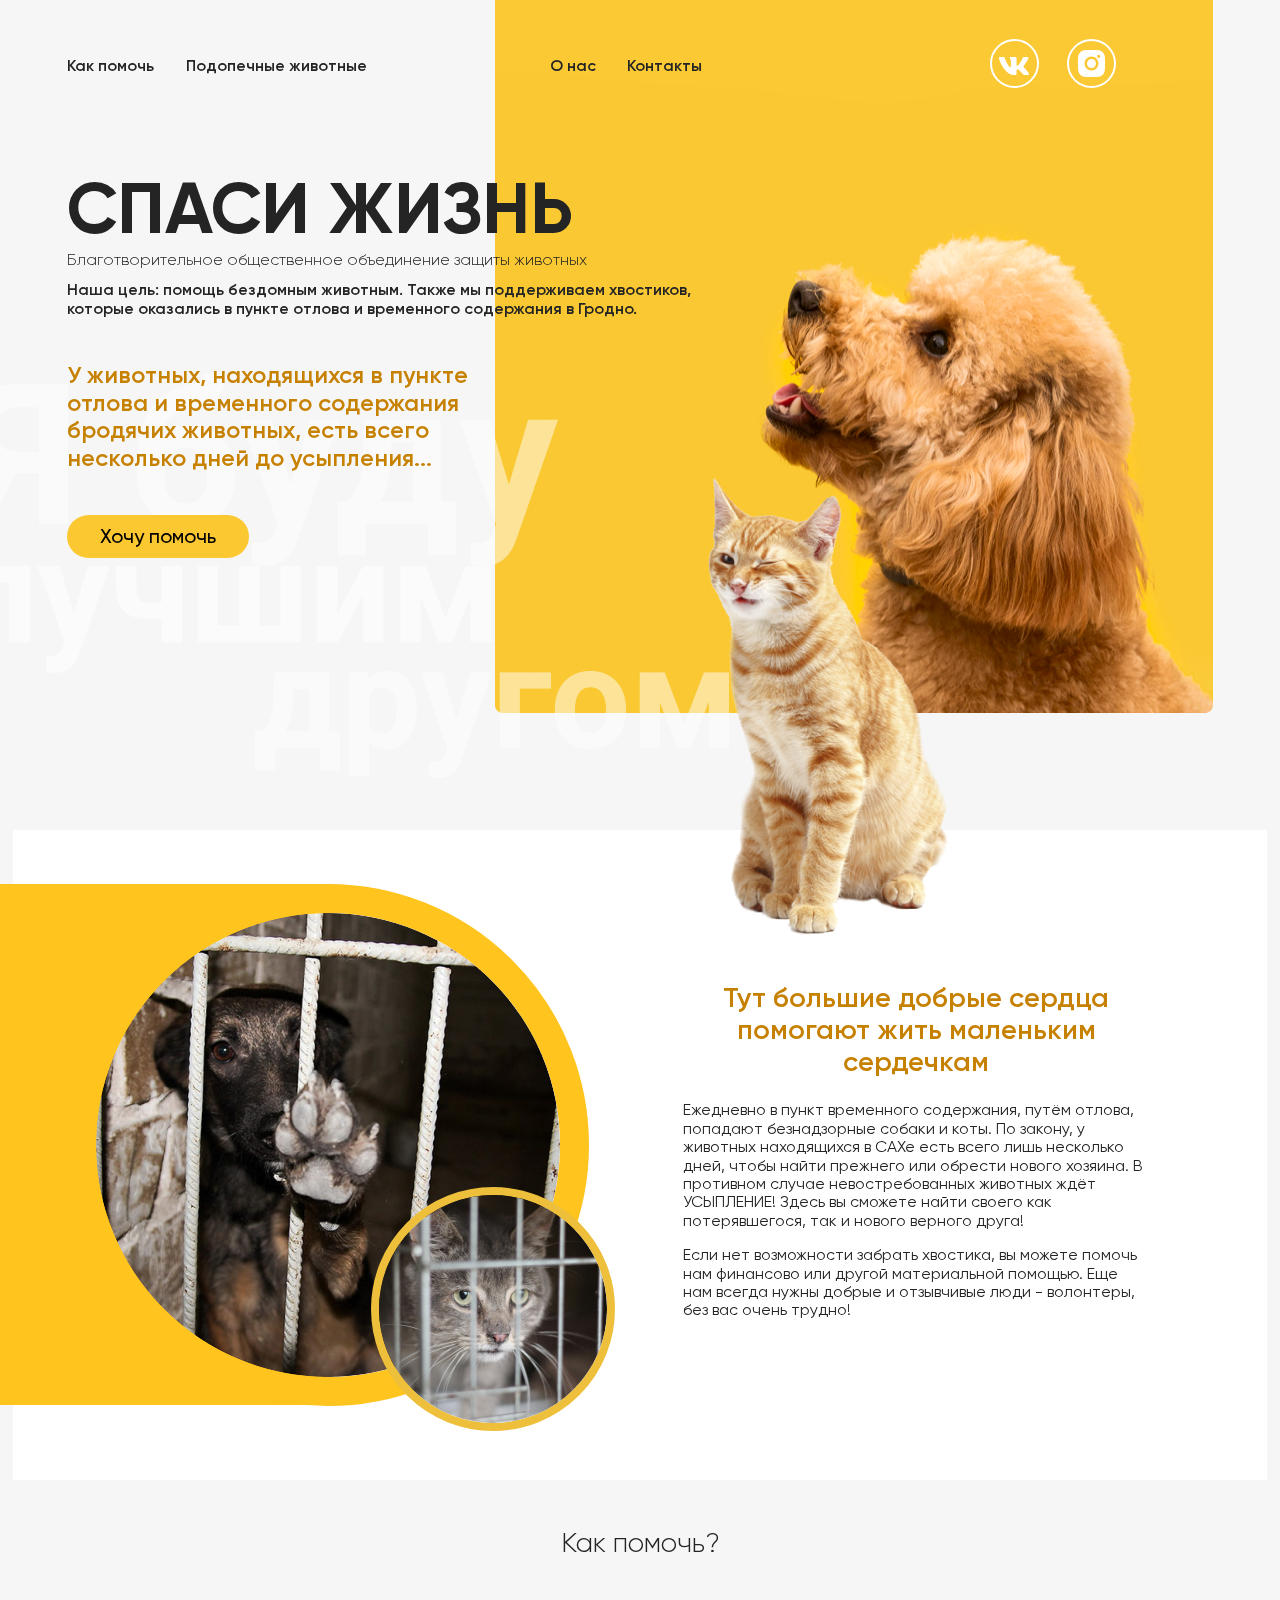
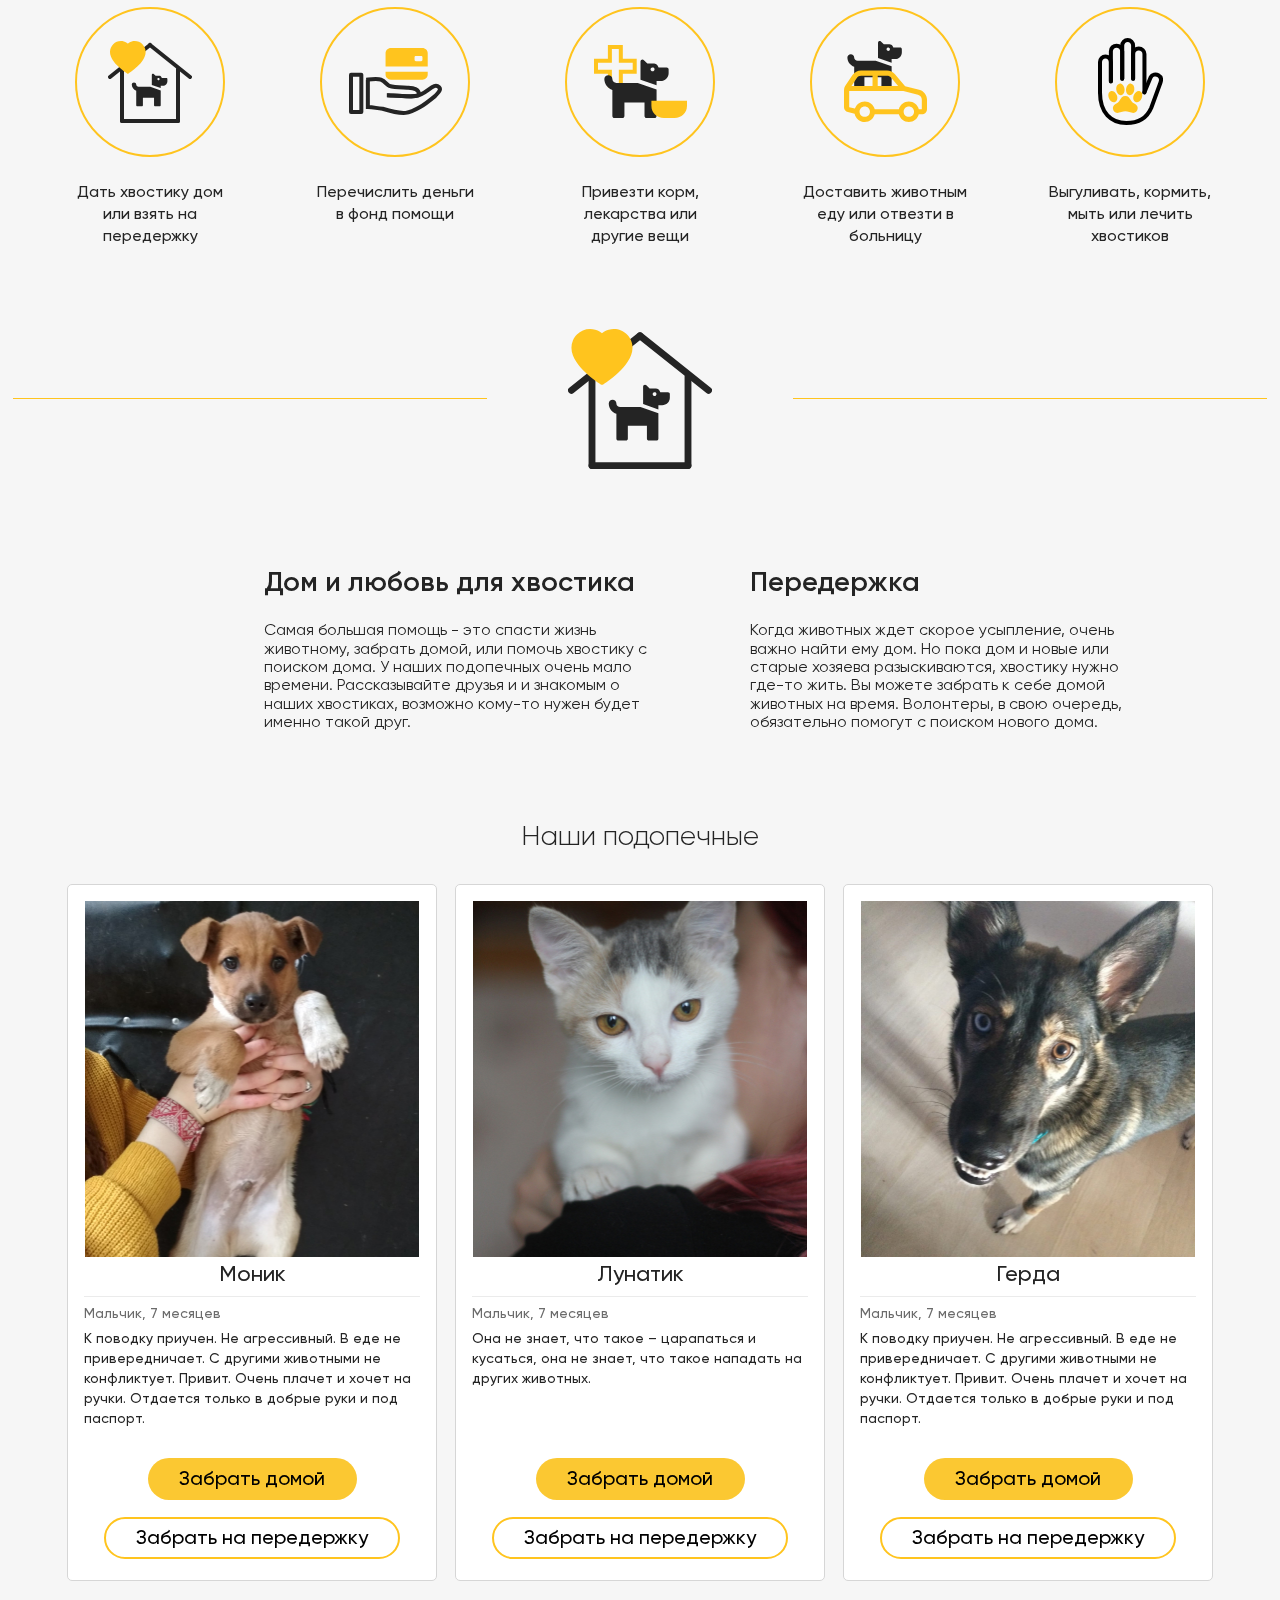
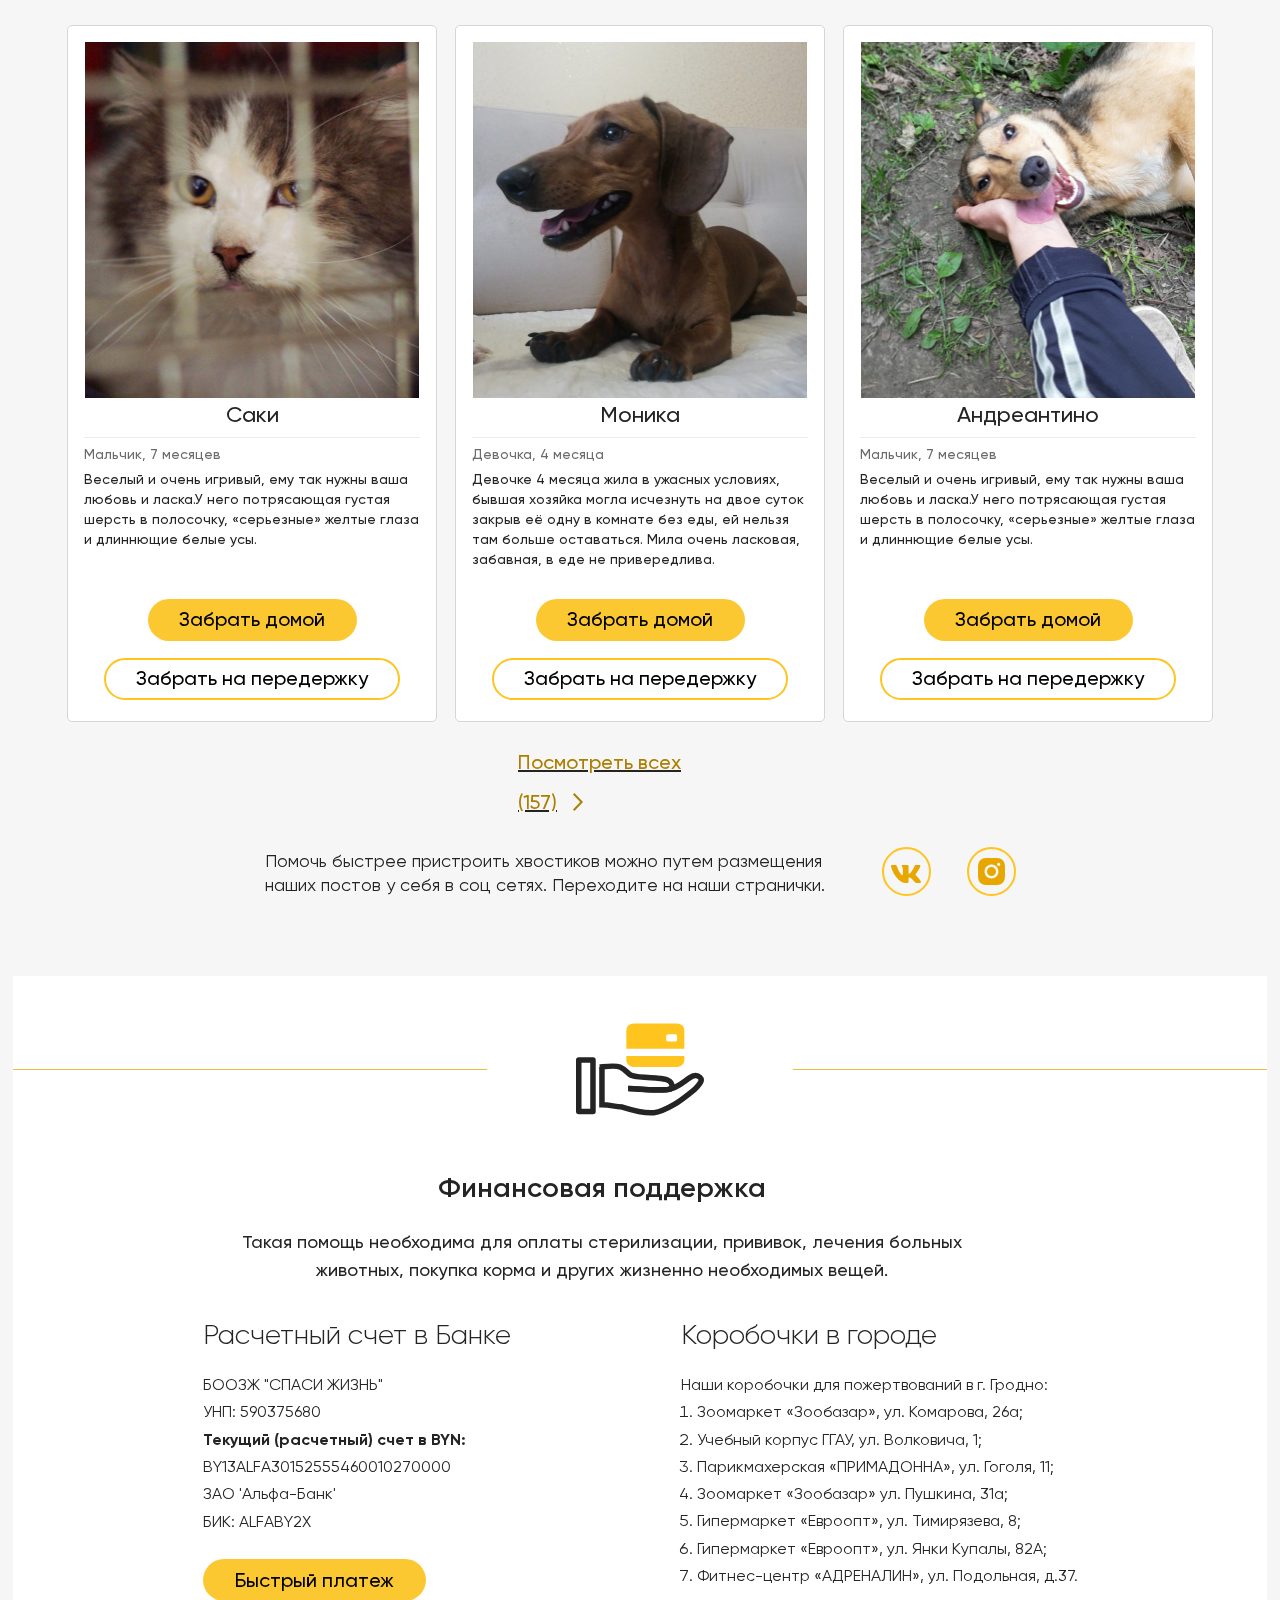
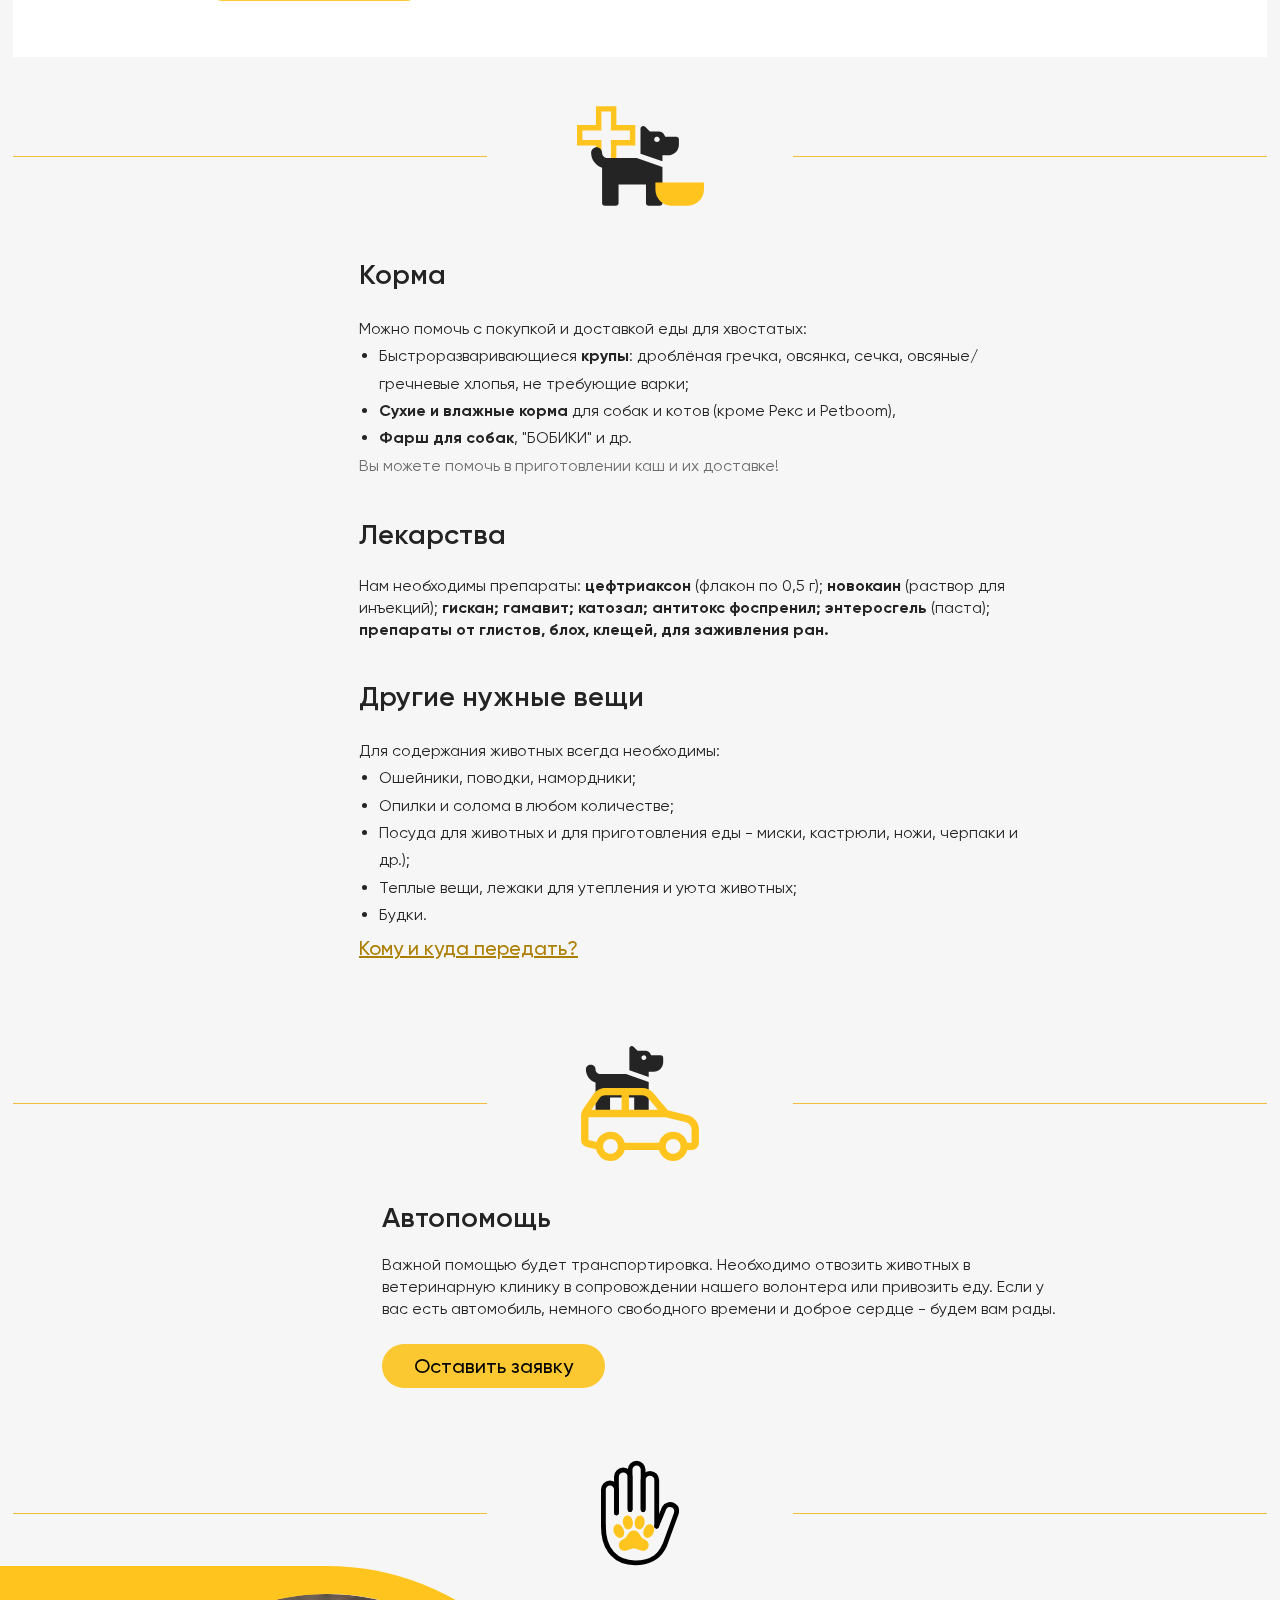
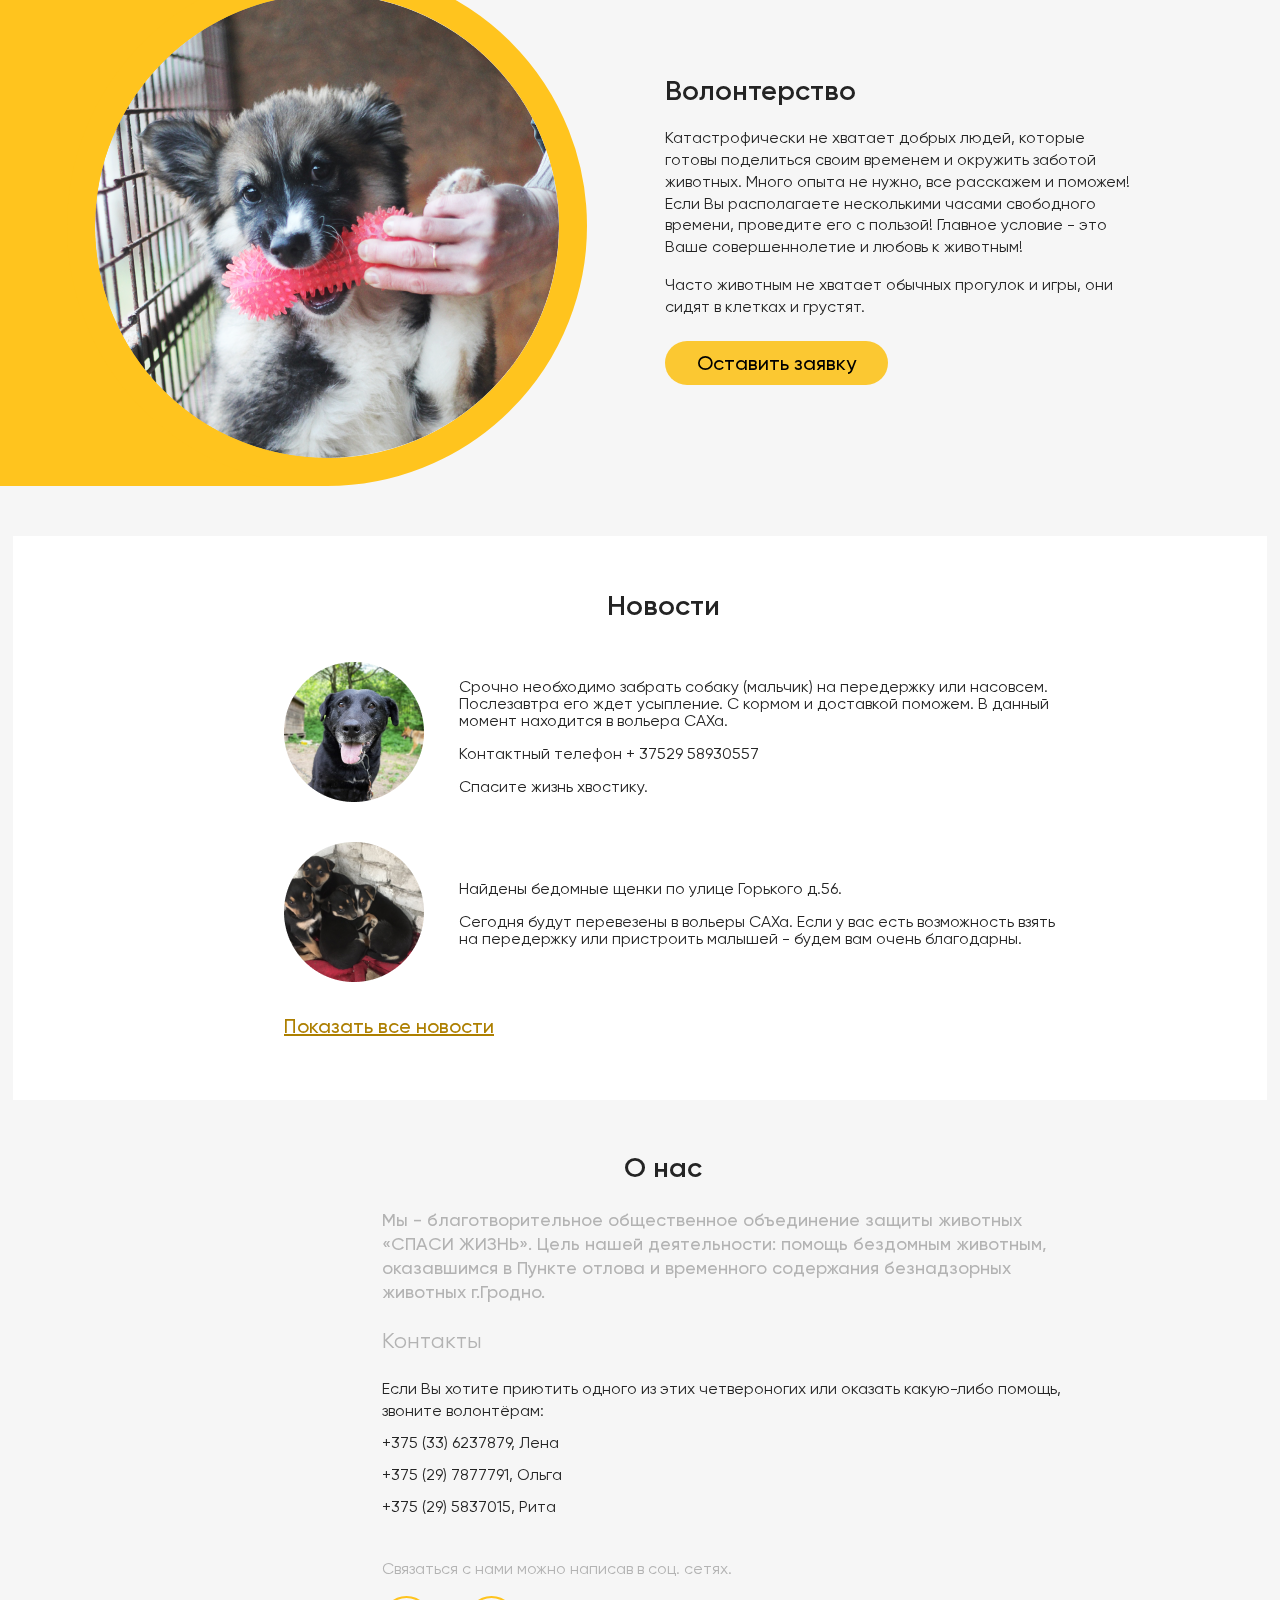
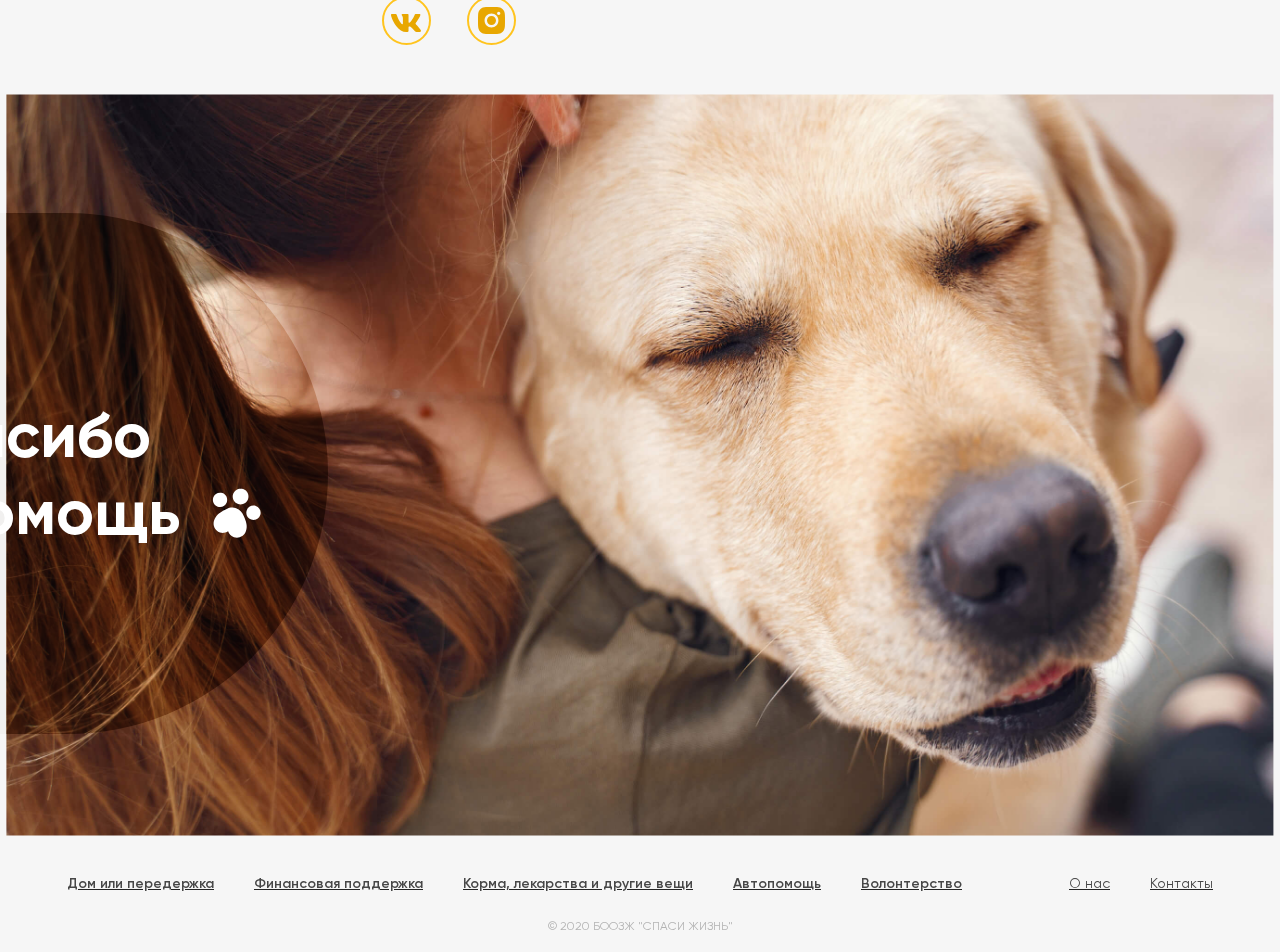
==== commit c1688a7f: "feat: added form" ====
--- a/index.html
+++ b/index.html
@@ -4,20 +4,22 @@
 <head>
         <meta charset="utf-8">
         <title>Благотворительное общественное объединение защиты животных "СПАСИ ЖИЗНЬ"</title>
+        <meta name="viewport" content="width=device-width, initial-scale=1, shrink-to-fit=no">
         <link rel="stylesheet" href="normalize.css">
         <link rel="stylesheet" href="styles.css">
+        <link rel="stylesheet" href="media.css">
 </head>
 
 <body>
     <div class=wrapper>
-
-        <div>
-            <img class="foxy-dog" src="./images/foxy-dog-cat.png" alt="">
-            <img class="graffiti" src="./images/graffiti.png" alt="">
-        </div>
+        <img class="foxy-dog" src="./images/foxy-dog-cat.png" alt="">
+        <img class="graffiti" src="./images/graffiti.png" alt="">
 
         <header class="header">
             <nav class="nav">
+                <div class="nav__burger">
+                    <img src="./icons/nav__burger.svg" alt="">
+                </div>
                 <div class="nav__block">
                     <ul class="nav-block__left">
                         <li><a href="#Как-помочь">Как помочь</a></li>
@@ -32,7 +34,14 @@
                         <li><a class="nav-icons__vk" href="https://vk.com/animalsgrodno/ " target="_blank">
                                 <svg width="49" height="49" viewBox="0 0 49 49" fill="none" xmlns="http://www.w3.org/2000/svg">
                                     <circle cx="24.5" cy="24.5" r="23.5" stroke="white" stroke-width="2"/>
-                                    <path d="M38.3124 19.219C38.522 18.5157 38.3124 18 37.3213 18H34.0381C33.2027 18 32.821 18.4461 32.6114 18.9361C32.6114 18.9361 30.9421 23.0482 28.5766 25.7145C27.8131 26.4903 27.4643 26.7353 27.0481 26.7353C26.84 26.7353 26.5375 26.4903 26.5375 25.7871V19.219C26.5375 18.3751 26.2965 18 25.6003 18H20.4413C19.9203 18 19.6059 18.3902 19.6059 18.7622C19.6059 19.5607 20.7886 19.7453 20.9099 21.9956V26.8775C20.9099 27.9467 20.7197 28.1418 20.3005 28.1418C19.1882 28.1418 16.4814 24.0146 14.875 19.29C14.5621 18.372 14.2462 18.0015 13.4078 18.0015H10.1261C9.18738 18.0015 9.00024 18.4477 9.00024 18.9377C9.00024 19.8178 10.1126 24.1734 14.1818 29.934C16.8946 33.8676 20.7137 36 24.193 36C26.2785 36 26.536 35.5266 26.536 34.71V31.7367C26.536 30.79 26.7352 30.5994 27.3954 30.5994C27.8805 30.5994 28.7158 30.8474 30.6636 32.7424C32.8883 34.9897 33.2566 35.9985 34.5067 35.9985H37.7884C38.7256 35.9985 39.1942 35.5251 38.9247 34.5905C38.6298 33.6604 37.5668 32.3068 36.1565 30.7053C35.39 29.7918 34.2447 28.8088 33.8959 28.3173C33.4093 27.6836 33.5501 27.4038 33.8959 26.8412C33.8974 26.8427 37.8962 21.1533 38.3124 19.219Z" 
+                                    <path d="M38.3124 19.219C38.522 18.5157 38.3124 18 37.3213 18H34.0381C33.2027 18 32.821 18.4461 32.6114 18.9361C32.6114 18.9361 30.9421 23.0482 
+                                    28.5766 25.7145C27.8131 26.4903 27.4643 26.7353 27.0481 26.7353C26.84 26.7353 26.5375 26.4903 26.5375 25.7871V19.219C26.5375 18.3751 26.2965 18 
+                                    25.6003 18H20.4413C19.9203 18 19.6059 18.3902 19.6059 18.7622C19.6059 19.5607 20.7886 19.7453 20.9099 21.9956V26.8775C20.9099 27.9467 20.7197 
+                                    28.1418 20.3005 28.1418C19.1882 28.1418 16.4814 24.0146 14.875 19.29C14.5621 18.372 14.2462 18.0015 13.4078 18.0015H10.1261C9.18738 18.0015 
+                                    9.00024 18.4477 9.00024 18.9377C9.00024 19.8178 10.1126 24.1734 14.1818 29.934C16.8946 33.8676 20.7137 36 24.193 36C26.2785 36 26.536 35.5266 
+                                    26.536 34.71V31.7367C26.536 30.79 26.7352 30.5994 27.3954 30.5994C27.8805 30.5994 28.7158 30.8474 30.6636 32.7424C32.8883 34.9897 33.2566 
+                                    35.9985 34.5067 35.9985H37.7884C38.7256 35.9985 39.1942 35.5251 38.9247 34.5905C38.6298 33.6604 37.5668 32.3068 36.1565 30.7053C35.39 29.7918 
+                                    34.2447 28.8088 33.8959 28.3173C33.4093 27.6836 33.5501 27.4038 33.8959 26.8412C33.8974 26.8427 37.8962 21.1533 38.3124 19.219Z" 
                                     fill="white"/>
                                 </svg>
                             </a>
@@ -40,7 +49,17 @@
                         <li><a class="nav-icons__instagram" href="https://www.instagram.com/animalsgrodno/" target="_blank">
                                 <svg width="49" height="49" viewBox="0 0 49 49" fill="none" xmlns="http://www.w3.org/2000/svg">
                                     <circle cx="24.5" cy="24.5" r="23.5" stroke="white" stroke-width="2"/>
-                                    <path d="M24.4964 19.9981C22.0175 19.9981 19.9945 22.0211 19.9945 24.5C19.9945 26.9789 22.0175 29.0019 24.4964 29.0019C26.9752 29.0019 28.9982 26.9789 28.9982 24.5C28.9982 22.0211 26.9752 19.9981 24.4964 19.9981ZM37.9985 24.5C37.9985 22.6357 38.0154 20.7884 37.9107 18.9275C37.806 16.766 37.3129 14.8477 35.7324 13.2672C34.1485 11.6832 32.2336 11.1935 30.0722 11.0888C28.2079 10.9841 26.3606 11.001 24.4997 11.001C22.6355 11.001 20.7882 10.9841 18.9273 11.0888C16.7659 11.1935 14.8477 11.6866 13.2671 13.2672C11.6832 14.8511 11.1935 16.766 11.0888 18.9275C10.9841 20.7917 11.001 22.6391 11.001 24.5C11.001 26.3609 10.9841 28.2116 11.0888 30.0725C11.1935 32.234 11.6866 34.1523 13.2671 35.7328C14.851 37.3168 16.7659 37.8065 18.9273 37.9112C20.7916 38.0159 22.6389 37.999 24.4997 37.999C26.364 37.999 28.2113 38.0159 30.0722 37.9112C32.2336 37.8065 34.1518 37.3134 35.7324 35.7328C37.3163 34.1489 37.806 32.234 37.9107 30.0725C38.0188 28.2116 37.9985 26.3643 37.9985 24.5ZM24.4964 31.4268C20.6632 31.4268 17.5697 28.3332 17.5697 24.5C17.5697 20.6668 20.6632 17.5732 24.4964 17.5732C28.3295 17.5732 31.423 20.6668 31.423 24.5C31.423 28.3332 28.3295 31.4268 24.4964 31.4268ZM31.7067 18.9072C30.8118 18.9072 30.089 18.1845 30.089 17.2895C30.089 16.3945 30.8118 15.6718 31.7067 15.6718C32.6017 15.6718 33.3244 16.3945 33.3244 17.2895C33.3247 17.502 33.283 17.7125 33.2018 17.9089C33.1206 18.1053 33.0015 18.2837 32.8512 18.434C32.7009 18.5843 32.5225 18.7034 32.3261 18.7846C32.1297 18.8658 31.9192 18.9075 31.7067 18.9072Z" 
+                                    <path d="M24.4964 19.9981C22.0175 19.9981 19.9945 22.0211 19.9945 24.5C19.9945 26.9789 22.0175 29.0019 24.4964 29.0019C26.9752 29.0019 28.9982 
+                                    26.9789 28.9982 24.5C28.9982 22.0211 26.9752 19.9981 24.4964 19.9981ZM37.9985 24.5C37.9985 22.6357 38.0154 20.7884 37.9107 18.9275C37.806 
+                                    16.766 37.3129 14.8477 35.7324 13.2672C34.1485 11.6832 32.2336 11.1935 30.0722 11.0888C28.2079 10.9841 26.3606 11.001 24.4997 11.001C22.6355 
+                                    11.001 20.7882 10.9841 18.9273 11.0888C16.7659 11.1935 14.8477 11.6866 13.2671 13.2672C11.6832 14.8511 11.1935 16.766 11.0888 18.9275C10.9841 
+                                    20.7917 11.001 22.6391 11.001 24.5C11.001 26.3609 10.9841 28.2116 11.0888 30.0725C11.1935 32.234 11.6866 34.1523 13.2671 35.7328C14.851 37.3168 
+                                    16.7659 37.8065 18.9273 37.9112C20.7916 38.0159 22.6389 37.999 24.4997 37.999C26.364 37.999 28.2113 38.0159 30.0722 37.9112C32.2336 37.8065 
+                                    34.1518 37.3134 35.7324 35.7328C37.3163 34.1489 37.806 32.234 37.9107 30.0725C38.0188 28.2116 37.9985 26.3643 37.9985 24.5ZM24.4964 
+                                    31.4268C20.6632 31.4268 17.5697 28.3332 17.5697 24.5C17.5697 20.6668 20.6632 17.5732 24.4964 17.5732C28.3295 17.5732 31.423 20.6668 
+                                    31.423 24.5C31.423 28.3332 28.3295 31.4268 24.4964 31.4268ZM31.7067 18.9072C30.8118 18.9072 30.089 18.1845 30.089 17.2895C30.089 16.3945 
+                                    30.8118 15.6718 31.7067 15.6718C32.6017 15.6718 33.3244 16.3945 33.3244 17.2895C33.3247 17.502 33.283 17.7125 33.2018 17.9089C33.1206 18.1053 
+                                    33.0015 18.2837 32.8512 18.434C32.7009 18.5843 32.5225 18.7034 32.3261 18.7846C32.1297 18.8658 31.9192 18.9075 31.7067 18.9072Z" 
                                     fill="white"/>
                                 </svg>
                             </a>
@@ -53,13 +72,13 @@
             <section class="introduction">
                 <h1>СПАСИ ЖИЗНЬ</h1>
                 <p>Благотворительное общественное объединение защиты животных</p>
-                <p>Наша цель: помощь бездомным животным. Мы поддерживаем хвостиков,
+                <p>Наша цель: помощь бездомным животным. Также мы поддерживаем хвостиков,
                     которые оказались в пункте отлова и временного содержания в Гродно. </p>
                 <p>У животных, находящихся в пункте
                     отлова и временного содержания
                     бродячих животных, есть всего
                     несколько дней до усыпления...</p>
-                <a href="#">Хочу помочь</a>
+                <a href="#Как-помочь">Хочу помочь</a>
             </section>
 
             <section class="little-time">
@@ -149,7 +168,7 @@
                             именно такой друг.</p>
                     </div>
                     <div class="list-pets-text__flex">
-                        <h2>Передержка</h2>
+                        <h2 class="text-flex__h2">Передержка</h2>
                         <p>Когда животных ждет скорое усыпление, очень
                             важно найти ему дом. Но пока дом и новые или
                             старые хозяева разыскиваются, хвостику нужно
@@ -243,7 +262,7 @@
                             <p class="container-card__name">Андреантино</p>
                             <p class="container-card__gender-age">Мальчик, 7 месяцев</p>
                             <p class="container-card__description">Веселый и очень игривый, ему так нужны ваша любовь и ласка.У него потрясающая густая шерсть в полосочку, «серьезные» желтые глаза и длиннющие белые усы.</p>
-                            <button class="container-card__take-home">
+                            <button id="take-home__button" class="container-card__take-home">
                                 <span>Забрать домой</span>
                             </button><br>
                             <button class="container-card__little-take-home">
@@ -253,8 +272,40 @@
                     </div>
                 </div>
                 
+                                        <!-- form take-home-->
+                <form id="myModal" class="modal" action="index.html" method="POST">
+                    <div  class="modal-content">
+                        <div class="modal-header">
+                            <h2>Забрать домой</h2>
+                            <img class="close" src="icons/close.svg" alt="">
+                        </div>
+                        <div class="modal-body">
+                            <div class="modal-body__lane"></div>
+                            <p class="modal-body__instruction">Оставьте информацию о себе. Мы позвоним вам и
+                                договоримся, когда вы сможете забрать себе
+                                питомца.</p>
+                            <p class="modal-body__heading">Фамилия и имя</p>
+                            <input class="modal-body__name" type="text" id="name-surname" name="name-surname" placeholder="Введите ваше имя и фамилию" minlength="2" maxlength="56">
+                            <p class="modal-body__heading">Номер телефона (только белорусский номер)</p>
+                            <input type="text" id="phone-number" name="phone-number" placeholder="Введите ваш номер телефона" maxlength="13" required>
+                            <p class="modal-body__duty">Обязательное поле для заполнения</p>
+                            <p class="modal-body__heading">Замечания</p>
+                            <textarea id="remarks" name="remarks" placeholder="Введите информацию, которая будет полезна нам" maxlength="500"></textarea>
+                            
+                            <p class="modal-body__contacts">Если у вас есть вопросы, можете позвонить нам:<br>
+                            +375 (33) 6237879  Лена<br>
+                            +375 (29) 7877791  Ольга<br>
+                            +375 (29) 5837015  Рита</p>
+                        </div>
+                        <div class="modal-footer">
+                            <button class="modal-footer__sent" type="submit" >Отправить</button>
+                            <button class="modal-footer__cancel" type="reset" >Отмена</button>
+                        </div>
+                    </div>
+                </form>
+
                 <div class="list-pets__all-pets">
-                    <a href="#">Посмотреть всех (157)</a>
+                    <a href="./list-pets.html" target="_blank">Посмотреть всех (157)</a>
                 </div>
                 
                 <div class="list-pets__bottom">
@@ -264,14 +315,31 @@
                         <a href="https://vk.com/animalsgrodno/ " target="_blank">
                             <svg width="49" height="49" viewBox="0 0 49 49" fill="none" xmlns="http://www.w3.org/2000/svg">
                                 <circle cx="24.5" cy="24.5" r="23.5" stroke="#FFC41E" stroke-width="2"/>
-                                <path d="M38.3124 19.219C38.522 18.5157 38.3124 18 37.3213 18H34.0381C33.2027 18 32.821 18.4461 32.6114 18.9361C32.6114 18.9361 30.9421 23.0482 28.5766 25.7145C27.8131 26.4903 27.4643 26.7353 27.0481 26.7353C26.84 26.7353 26.5375 26.4903 26.5375 25.7871V19.219C26.5375 18.3751 26.2965 18 25.6003 18H20.4413C19.9203 18 19.6059 18.3902 19.6059 18.7622C19.6059 19.5607 20.7886 19.7453 20.9099 21.9956V26.8775C20.9099 27.9467 20.7197 28.1418 20.3005 28.1418C19.1882 28.1418 16.4814 24.0146 14.875 19.29C14.5621 18.372 14.2462 18.0015 13.4078 18.0015H10.1261C9.18738 18.0015 9.00024 18.4477 9.00024 18.9377C9.00024 19.8178 10.1126 24.1734 14.1818 29.934C16.8946 33.8676 20.7137 36 24.193 36C26.2785 36 26.536 35.5266 26.536 34.71V31.7367C26.536 30.79 26.7352 30.5994 27.3954 30.5994C27.8805 30.5994 28.7158 30.8474 30.6636 32.7424C32.8883 34.9897 33.2566 35.9985 34.5067 35.9985H37.7884C38.7256 35.9985 39.1942 35.5251 38.9247 34.5905C38.6298 33.6604 37.5668 32.3068 36.1565 30.7053C35.39 29.7918 34.2447 28.8088 33.8959 28.3173C33.4093 27.6836 33.5501 27.4038 33.8959 26.8412C33.8974 26.8427 37.8962 21.1533 38.3124 19.219Z" 
+                                <path d="M38.3124 19.219C38.522 18.5157 38.3124 18 37.3213 18H34.0381C33.2027 18 32.821 18.4461 32.6114 18.9361C32.6114 18.9361 30.9421 23.0482 
+                                28.5766 25.7145C27.8131 26.4903 27.4643 26.7353 27.0481 26.7353C26.84 26.7353 26.5375 26.4903 26.5375 25.7871V19.219C26.5375 18.3751 26.2965 18 
+                                25.6003 18H20.4413C19.9203 18 19.6059 18.3902 19.6059 18.7622C19.6059 19.5607 20.7886 19.7453 20.9099 21.9956V26.8775C20.9099 27.9467 20.7197 
+                                28.1418 20.3005 28.1418C19.1882 28.1418 16.4814 24.0146 14.875 19.29C14.5621 18.372 14.2462 18.0015 13.4078 18.0015H10.1261C9.18738 18.0015 9.00024 
+                                18.4477 9.00024 18.9377C9.00024 19.8178 10.1126 24.1734 14.1818 29.934C16.8946 33.8676 20.7137 36 24.193 36C26.2785 36 26.536 35.5266 26.536 
+                                34.71V31.7367C26.536 30.79 26.7352 30.5994 27.3954 30.5994C27.8805 30.5994 28.7158 30.8474 30.6636 32.7424C32.8883 34.9897 33.2566 35.9985 34.5067 
+                                35.9985H37.7884C38.7256 35.9985 39.1942 35.5251 38.9247 34.5905C38.6298 33.6604 37.5668 32.3068 36.1565 30.7053C35.39 29.7918 34.2447 28.8088 33.8959
+                                 28.3173C33.4093 27.6836 33.5501 27.4038 33.8959 26.8412C33.8974 26.8427 37.8962 21.1533 38.3124 19.219Z" 
                                 fill="#E8A700"/>
                             </svg>
                         </a>
                         <a href="https://www.instagram.com/animalsgrodno/" target="_blank">
                             <svg class="bottom-social__instagram" width="49" height="49" viewBox="0 0 49 49" fill="none" xmlns="http://www.w3.org/2000/svg">
                                 <circle cx="24.5" cy="24.5" r="23.5" stroke="#FFC41E" stroke-width="2"/>
-                                <path d="M24.4964 19.9981C22.0175 19.9981 19.9945 22.0211 19.9945 24.5C19.9945 26.9789 22.0175 29.0019 24.4964 29.0019C26.9752 29.0019 28.9982 26.9789 28.9982 24.5C28.9982 22.0211 26.9752 19.9981 24.4964 19.9981ZM37.9985 24.5C37.9985 22.6357 38.0154 20.7884 37.9107 18.9275C37.806 16.766 37.3129 14.8477 35.7324 13.2672C34.1485 11.6832 32.2336 11.1935 30.0722 11.0888C28.2079 10.9841 26.3606 11.001 24.4997 11.001C22.6355 11.001 20.7882 10.9841 18.9273 11.0888C16.7659 11.1935 14.8477 11.6866 13.2671 13.2672C11.6832 14.8511 11.1935 16.766 11.0888 18.9275C10.9841 20.7917 11.001 22.6391 11.001 24.5C11.001 26.3609 10.9841 28.2116 11.0888 30.0725C11.1935 32.234 11.6866 34.1523 13.2671 35.7328C14.851 37.3168 16.7659 37.8065 18.9273 37.9112C20.7916 38.0159 22.6389 37.999 24.4997 37.999C26.364 37.999 28.2113 38.0159 30.0722 37.9112C32.2336 37.8065 34.1518 37.3134 35.7324 35.7328C37.3163 34.1489 37.806 32.234 37.9107 30.0725C38.0188 28.2116 37.9985 26.3643 37.9985 24.5ZM24.4964 31.4268C20.6632 31.4268 17.5697 28.3332 17.5697 24.5C17.5697 20.6668 20.6632 17.5732 24.4964 17.5732C28.3295 17.5732 31.423 20.6668 31.423 24.5C31.423 28.3332 28.3295 31.4268 24.4964 31.4268ZM31.7067 18.9072C30.8118 18.9072 30.089 18.1845 30.089 17.2895C30.089 16.3945 30.8118 15.6718 31.7067 15.6718C32.6017 15.6718 33.3244 16.3945 33.3244 17.2895C33.3247 17.502 33.283 17.7125 33.2018 17.9089C33.1206 18.1053 33.0015 18.2837 32.8512 18.434C32.7009 18.5843 32.5225 18.7034 32.3261 18.7846C32.1297 18.8658 31.9192 18.9075 31.7067 18.9072Z" 
+                                <path d="M24.4964 19.9981C22.0175 19.9981 19.9945 22.0211 19.9945 24.5C19.9945 26.9789 22.0175 29.0019 24.4964 29.0019C26.9752 29.0019 28.9982 
+                                26.9789 28.9982 24.5C28.9982 22.0211 26.9752 19.9981 24.4964 19.9981ZM37.9985 24.5C37.9985 22.6357 38.0154 20.7884 37.9107 18.9275C37.806 16.766 
+                                37.3129 14.8477 35.7324 13.2672C34.1485 11.6832 32.2336 11.1935 30.0722 11.0888C28.2079 10.9841 26.3606 11.001 24.4997 11.001C22.6355 11.001 20.7882 
+                                10.9841 18.9273 11.0888C16.7659 11.1935 14.8477 11.6866 13.2671 13.2672C11.6832 14.8511 11.1935 16.766 11.0888 18.9275C10.9841 20.7917 11.001 22.6391 
+                                11.001 24.5C11.001 26.3609 10.9841 28.2116 11.0888 30.0725C11.1935 32.234 11.6866 34.1523 13.2671 35.7328C14.851 37.3168 16.7659 37.8065 18.9273 
+                                37.9112C20.7916 38.0159 22.6389 37.999 24.4997 37.999C26.364 37.999 28.2113 38.0159 30.0722 37.9112C32.2336 37.8065 34.1518 37.3134 35.7324 
+                                35.7328C37.3163 34.1489 37.806 32.234 37.9107 30.0725C38.0188 28.2116 37.9985 26.3643 37.9985 24.5ZM24.4964 31.4268C20.6632 31.4268 17.5697 28.3332 
+                                17.5697 24.5C17.5697 20.6668 20.6632 17.5732 24.4964 17.5732C28.3295 17.5732 31.423 20.6668 31.423 24.5C31.423 28.3332 28.3295 31.4268 24.4964 
+                                31.4268ZM31.7067 18.9072C30.8118 18.9072 30.089 18.1845 30.089 17.2895C30.089 16.3945 30.8118 15.6718 31.7067 15.6718C32.6017 15.6718 33.3244 16.3945 
+                                33.3244 17.2895C33.3247 17.502 33.283 17.7125 33.2018 17.9089C33.1206 18.1053 33.0015 18.2837 32.8512 18.434C32.7009 18.5843 32.5225 18.7034 32.3261 
+                                18.7846C32.1297 18.8658 31.9192 18.9075 31.7067 18.9072Z" 
                                 fill="#E8A700"/>
                             </svg>
                         </a>
@@ -303,7 +371,10 @@
                                 <li>ЗАО 'Альфа-Банк'</li>
                                 <li>БИК: ALFABY2X</li>
                             </ul>
-                            <a href="https://express-pay.by/" target="_blank">Быстрый платеж</a>
+                            
+                                <a class="flex-left__express-pay" href="https://express-pay.by/" target="_blank">Быстрый платеж</a>
+                            
+                            
                         </div>
                         <div class="container-flex__right">
                             <p>Коробочки в городе</p>
@@ -329,7 +400,7 @@
                     <img src="images/3.svg" width="127" height="100" alt="">
                 </div>
                 <div class="things_container">
-                    <h2>Корма</h2>
+                    <h2 class="things-container__feed">Корма</h2>
                     <p>Можно помочь с покупкой и доставкой еды для хвостатых:</p>
                     <ul>
                         <li>Быстроразваривающиеся <b>крупы</b>: дроблёная гречка, овсянка, сечка,
@@ -447,17 +518,34 @@
                         <li>+375 (29) 5837015, Рита</li>
                     </ul>
                     <p>Связаться с нами можно написав в соц. сетях.</p>
-                    <a href="https://vk.com/animalsgrodno/ " target="_blank">
+                    <a class="about-us__vk" href="https://vk.com/animalsgrodno/ " target="_blank">
                         <svg width="49" height="49" viewBox="0 0 49 49" fill="none" xmlns="http://www.w3.org/2000/svg">
                             <circle cx="24.5" cy="24.5" r="23.5" stroke="#FFC41E" stroke-width="2"/>
-                            <path d="M38.3124 19.219C38.522 18.5157 38.3124 18 37.3213 18H34.0381C33.2027 18 32.821 18.4461 32.6114 18.9361C32.6114 18.9361 30.9421 23.0482 28.5766 25.7145C27.8131 26.4903 27.4643 26.7353 27.0481 26.7353C26.84 26.7353 26.5375 26.4903 26.5375 25.7871V19.219C26.5375 18.3751 26.2965 18 25.6003 18H20.4413C19.9203 18 19.6059 18.3902 19.6059 18.7622C19.6059 19.5607 20.7886 19.7453 20.9099 21.9956V26.8775C20.9099 27.9467 20.7197 28.1418 20.3005 28.1418C19.1882 28.1418 16.4814 24.0146 14.875 19.29C14.5621 18.372 14.2462 18.0015 13.4078 18.0015H10.1261C9.18738 18.0015 9.00024 18.4477 9.00024 18.9377C9.00024 19.8178 10.1126 24.1734 14.1818 29.934C16.8946 33.8676 20.7137 36 24.193 36C26.2785 36 26.536 35.5266 26.536 34.71V31.7367C26.536 30.79 26.7352 30.5994 27.3954 30.5994C27.8805 30.5994 28.7158 30.8474 30.6636 32.7424C32.8883 34.9897 33.2566 35.9985 34.5067 35.9985H37.7884C38.7256 35.9985 39.1942 35.5251 38.9247 34.5905C38.6298 33.6604 37.5668 32.3068 36.1565 30.7053C35.39 29.7918 34.2447 28.8088 33.8959 28.3173C33.4093 27.6836 33.5501 27.4038 33.8959 26.8412C33.8974 26.8427 37.8962 21.1533 38.3124 19.219Z" 
+                            <path d="M38.3124 19.219C38.522 18.5157 38.3124 18 37.3213 18H34.0381C33.2027 18 32.821 18.4461 32.6114 18.9361C32.6114 18.9361 30.9421 23.0482 28.5766 
+                            25.7145C27.8131 26.4903 27.4643 26.7353 27.0481 26.7353C26.84 26.7353 26.5375 26.4903 26.5375 25.7871V19.219C26.5375 18.3751 26.2965 18 25.6003 
+                            18H20.4413C19.9203 18 19.6059 18.3902 19.6059 18.7622C19.6059 19.5607 20.7886 19.7453 20.9099 21.9956V26.8775C20.9099 27.9467 20.7197 28.1418 20.3005 
+                            28.1418C19.1882 28.1418 16.4814 24.0146 14.875 19.29C14.5621 18.372 14.2462 18.0015 13.4078 18.0015H10.1261C9.18738 18.0015 9.00024 18.4477 9.00024 
+                            18.9377C9.00024 19.8178 10.1126 24.1734 14.1818 29.934C16.8946 33.8676 20.7137 36 24.193 36C26.2785 36 26.536 35.5266 26.536 34.71V31.7367C26.536 30.79 
+                            26.7352 30.5994 27.3954 30.5994C27.8805 30.5994 28.7158 30.8474 30.6636 32.7424C32.8883 34.9897 33.2566 35.9985 34.5067 35.9985H37.7884C38.7256 35.9985 
+                            39.1942 35.5251 38.9247 34.5905C38.6298 33.6604 37.5668 32.3068 36.1565 30.7053C35.39 29.7918 34.2447 28.8088 33.8959 28.3173C33.4093 27.6836 33.5501 
+                            27.4038 33.8959 26.8412C33.8974 26.8427 37.8962 21.1533 38.3124 19.219Z" 
                             fill="#E8A700"/>
                         </svg>
                     </a>
-                    <a href="https://www.instagram.com/animalsgrodno/" target="_blank">
+                    <a class="about-us__instagram" href="https://www.instagram.com/animalsgrodno/" target="_blank">
                         <svg width="49" height="49" viewBox="0 0 49 49" fill="none" xmlns="http://www.w3.org/2000/svg">
                             <circle cx="24.5" cy="24.5" r="23.5" stroke="#FFC41E" stroke-width="2"/>
-                            <path d="M24.4964 19.9981C22.0175 19.9981 19.9945 22.0211 19.9945 24.5C19.9945 26.9789 22.0175 29.0019 24.4964 29.0019C26.9752 29.0019 28.9982 26.9789 28.9982 24.5C28.9982 22.0211 26.9752 19.9981 24.4964 19.9981ZM37.9985 24.5C37.9985 22.6357 38.0154 20.7884 37.9107 18.9275C37.806 16.766 37.3129 14.8477 35.7324 13.2672C34.1485 11.6832 32.2336 11.1935 30.0722 11.0888C28.2079 10.9841 26.3606 11.001 24.4997 11.001C22.6355 11.001 20.7882 10.9841 18.9273 11.0888C16.7659 11.1935 14.8477 11.6866 13.2671 13.2672C11.6832 14.8511 11.1935 16.766 11.0888 18.9275C10.9841 20.7917 11.001 22.6391 11.001 24.5C11.001 26.3609 10.9841 28.2116 11.0888 30.0725C11.1935 32.234 11.6866 34.1523 13.2671 35.7328C14.851 37.3168 16.7659 37.8065 18.9273 37.9112C20.7916 38.0159 22.6389 37.999 24.4997 37.999C26.364 37.999 28.2113 38.0159 30.0722 37.9112C32.2336 37.8065 34.1518 37.3134 35.7324 35.7328C37.3163 34.1489 37.806 32.234 37.9107 30.0725C38.0188 28.2116 37.9985 26.3643 37.9985 24.5ZM24.4964 31.4268C20.6632 31.4268 17.5697 28.3332 17.5697 24.5C17.5697 20.6668 20.6632 17.5732 24.4964 17.5732C28.3295 17.5732 31.423 20.6668 31.423 24.5C31.423 28.3332 28.3295 31.4268 24.4964 31.4268ZM31.7067 18.9072C30.8118 18.9072 30.089 18.1845 30.089 17.2895C30.089 16.3945 30.8118 15.6718 31.7067 15.6718C32.6017 15.6718 33.3244 16.3945 33.3244 17.2895C33.3247 17.502 33.283 17.7125 33.2018 17.9089C33.1206 18.1053 33.0015 18.2837 32.8512 18.434C32.7009 18.5843 32.5225 18.7034 32.3261 18.7846C32.1297 18.8658 31.9192 18.9075 31.7067 18.9072Z" 
+                            <path d="M24.4964 19.9981C22.0175 19.9981 19.9945 22.0211 19.9945 24.5C19.9945 26.9789 22.0175 29.0019 24.4964 29.0019C26.9752 29.0019 28.9982 26.9789 
+                            28.9982 24.5C28.9982 22.0211 26.9752 19.9981 24.4964 19.9981ZM37.9985 24.5C37.9985 22.6357 38.0154 20.7884 37.9107 18.9275C37.806 16.766 37.3129 14.8477 
+                            35.7324 13.2672C34.1485 11.6832 32.2336 11.1935 30.0722 11.0888C28.2079 10.9841 26.3606 11.001 24.4997 11.001C22.6355 11.001 20.7882 10.9841 18.9273 
+                            11.0888C16.7659 11.1935 14.8477 11.6866 13.2671 13.2672C11.6832 14.8511 11.1935 16.766 11.0888 18.9275C10.9841 20.7917 11.001 22.6391 11.001 24.5C11.001 
+                            26.3609 10.9841 28.2116 11.0888 30.0725C11.1935 32.234 11.6866 34.1523 13.2671 35.7328C14.851 37.3168 16.7659 37.8065 18.9273 37.9112C20.7916 38.0159 
+                            22.6389 37.999 24.4997 37.999C26.364 37.999 28.2113 38.0159 30.0722 37.9112C32.2336 37.8065 34.1518 37.3134 35.7324 35.7328C37.3163 34.1489 37.806 32.234 
+                            37.9107 30.0725C38.0188 28.2116 37.9985 26.3643 37.9985 24.5ZM24.4964 31.4268C20.6632 31.4268 17.5697 28.3332 17.5697 24.5C17.5697 20.6668 20.6632 
+                            17.5732 24.4964 17.5732C28.3295 17.5732 31.423 20.6668 31.423 24.5C31.423 28.3332 28.3295 31.4268 24.4964 31.4268ZM31.7067 18.9072C30.8118 18.9072 
+                            30.089 18.1845 30.089 17.2895C30.089 16.3945 30.8118 15.6718 31.7067 15.6718C32.6017 15.6718 33.3244 16.3945 33.3244 17.2895C33.3247 17.502 33.283 
+                            17.7125 33.2018 17.9089C33.1206 18.1053 33.0015 18.2837 32.8512 18.434C32.7009 18.5843 32.5225 18.7034 32.3261 18.7846C32.1297 18.8658 31.9192 18.9075 
+                            31.7067 18.9072Z" 
                             fill="#E8A700"/>
                         </svg>
                     </a>
@@ -471,7 +559,6 @@
                         <p>Спасибо за помощь</p>
                     
                     <div class="footer-container__foot">
-                        <img src="images/footer-foot.svg" width="89" height="89" alt="">
                     </div>    
                 </div>
 
@@ -493,5 +580,33 @@
             </footer>
         </main>
     </div>
+
+    <script>
+        // Get the modal
+        var modal = document.getElementById("myModal");
+        
+        // Get the button that opens the modal
+        var btn = document.getElementById("take-home__button");
+        
+        // Get the <span> element that closes the modal
+        var span = document.getElementsByClassName("close")[0];
+        
+        // When the user clicks the button, open the modal 
+        btn.onclick = function() {
+          modal.style.display = "block";
+        }
+        
+        // When the user clicks on <span> (x), close the modal
+        span.onclick = function() {
+          modal.style.display = "none";
+        }
+        
+        // When the user clicks anywhere outside of the modal, close it
+        window.onclick = function(event) {
+          if (event.target == modal) {
+            modal.style.display = "none";
+          }
+        }
+    </script>
 </body>
 </html>--- a/styles.css
+++ b/styles.css
@@ -105,6 +105,10 @@
     display: flex;
     justify-content: space-between;
     width: 635px;
+}
+
+.nav__burger {
+    display: none;
 }
 
 .nav-block__left {
@@ -182,6 +186,7 @@
     font-size: 20px;
     border-radius: 58px;
     margin-bottom: 272px;
+    font-weight: 500;
 }
 
 .introduction a:hover {
@@ -194,7 +199,7 @@
     box-shadow: none;
 }
 
-
+                                        /* little-time */
 
 .little-time {
     position: relative;
@@ -290,7 +295,7 @@
     max-width: 466px;
 }
 
-
+                                        /* how-help */
 
 .how-help h2 {
     text-align: center;
@@ -386,8 +391,9 @@
     position: absolute;
     right: 50%;
     left: auto;
-    top: 70px;
-    bottom: 0;
+    top: 0;
+    bottom: 0;
+    margin: auto 0;
     background-color: #FFC41E;
     z-index: -1;
 }
@@ -399,8 +405,9 @@
     position: absolute;
     right: auto;
     left: 50%;
-    top: 70px;
-    bottom: 0;
+    top: 0;
+    bottom: 0;
+    margin: auto 0;
     background-color: #FFC41E;
     z-index: -1;
 }
@@ -483,7 +490,7 @@
     text-align: left;
     font-size: 14px;
     line-height: 20px;
-    width: 334px;
+    width: 100%;
     height: 95px;
     margin: 0 0 35px;
 }
@@ -646,8 +653,9 @@
     height: 1px;
     width: 49vw;
     right: 50%;
-    top:64px;
-    bottom: 0;
+    top: 0;
+    bottom: 0;
+    margin: auto 0;
     background-color: #EEBF3A;
     z-index: -1;
 }
@@ -658,8 +666,9 @@
     height: 1px;
     width: 49vw;
     left: 50%;
-    top:64px;
-    bottom: 0;
+    top: 0;
+    bottom: 0;
+    margin: auto 0;
     background-color: #EEBF3A;
     z-index: -1;
 }
@@ -709,14 +718,15 @@
 }
 
 .container-flex__left a {
-    display: inline-block;
+    display: block;
+    width: 223px;
     font-weight: 500;
     font-size: 20px;
     line-height: 42px;
     color: #000000;
-    padding: 0 33.5px;
     background-color: #FBC832;
     border-radius: 58px;
+    text-align: center;
 }
 
 .container-flex__left a:hover {
@@ -775,8 +785,9 @@
     position: absolute;
     width: 49vw;
     height: 1px;
-    top: 63px;
-    bottom: 0;
+    top: 0;
+    bottom: 0;
+    margin: auto 0;
     right: 50%;
     background-color: #EEBF3A;
     z-index: -1;
@@ -787,8 +798,9 @@
     position: absolute;
     width: 49vw;
     height: 1px;
-    top: 63px;
-    bottom: 0;
+    top: 0;
+    bottom: 0;
+    margin: auto 0;
     left: 50%;
     background-color: #EEBF3A;
     z-index: -1;
@@ -876,8 +888,9 @@
     width: 49vw;
     height: 1px;
     background-color: #EEBF3A;
-    top: 63px;
-    bottom: 0;
+    top: 0;
+    bottom: 0;
+    margin: auto 0;
     left: auto;
     right: 50%;
     z-index: -1;
@@ -889,8 +902,9 @@
     width: 49vw;
     height: 1px;
     background-color: #EEBF3A;
-    top: 63px;
-    bottom: 0;
+    top: 0;
+    bottom: 0;
+    margin: auto 0;
     right: auto;
     left: 50%;
     z-index: -1;
@@ -963,8 +977,9 @@
     width: 49vw;
     height: 1px;
     background-color: #EEBF3A;
-    top: 63px;
-    bottom: 0;
+    top: 0;
+    bottom: 0;
+    margin: auto 0;
     left: auto;
     right: 50%;
     z-index: -1;
@@ -976,8 +991,9 @@
     width: 49vw;
     height: 1px;
     background-color: #EEBF3A;
-    top: 63px;
-    bottom: 0;
+    top: 0;
+    bottom: 0;
+    margin: auto 0;
     right: auto;
     left: 50%;
     z-index: -1;
@@ -1043,7 +1059,9 @@
 .volunteer-cotainer__text button {
     display: inline-block;
     width: 223px;
-    height: 42px;
+    font-size: 20px;
+    font-weight: 500;
+    line-height: 42px;
     background-color: #FBC832;
     border-radius: 58px;
     border: 0;
@@ -1216,7 +1234,7 @@
 .footer-container__img {
     position: absolute;
     background: url(./images/footer-dog.jpg) no-repeat;
-    background-size: 100%;
+    background-size: cover;
     background-position: center;
     width: 99vw;
     height: 741px;
@@ -1347,6 +1365,177 @@
     font-weight: 400;
     font-size: 12px;
     line-height: 20px;
+    color: #B3B3B3;
     text-align: center;
     margin: 0 0 16px;
-}+}
+
+                                    /* modal */
+
+.modal {
+  display: none; /* Hidden by default */
+  position: fixed; /* Stay in place */
+  z-index: 1; /* Sit on top */
+  padding-top: 10px; /* Location of the box */
+  left: 0;
+  top: 0;
+  width: 100%; /* Full width */
+  height: 100%; /* Full height */
+  overflow: auto; /* Enable scroll if needed */
+  background-color: rgb(0,0,0); /* Fallback color */
+  background-color: rgba(0,0,0,0.4); /* Black w/ opacity */
+}
+
+/* Modal Content */
+.modal-content {
+  position: relative;
+  background-color: #fefefe;
+  margin: auto;
+  width: 525px;
+  box-shadow: 0 0 22px 0 rgba(0,0,0,0.25);
+  -webkit-animation-name: animatetop;
+  -webkit-animation-duration: 0.4s;
+  animation-name: animatetop;
+  animation-duration: 0.4s;
+  background-color: #FFFFFF;
+}
+
+/* Add Animation */
+@-webkit-keyframes animatetop {
+  from {top:-300px; opacity:0} 
+  to {top:0; opacity:1}
+}
+
+@keyframes animatetop {
+  from {top:-300px; opacity:0}
+  to {top:0; opacity:1}
+}
+
+/* The Close Button */
+.close {
+  float: right;
+  font-size: 28px;
+  font-weight: bold;
+}
+
+.close:hover,
+.close:focus {
+  color: #000;
+  text-decoration: none;
+  cursor: pointer;
+}
+
+.modal-header {
+    display: flex;
+    justify-content: space-between;
+    align-items: flex-start;
+    padding: 30px 40px 0;
+}
+
+.modal-header h2 {
+    font-weight: 600;
+    font-size: 28px;
+    line-height: 36px;
+    color: #B3B3B3;
+    margin: 0 0 8px;
+}
+
+.modal-body {
+    padding: 0 40px 0;
+}
+
+.modal-body__lane {
+    width: 100%;
+    height: 1px;
+    background-color: #EEBF3A;
+}
+
+.modal-body__instruction {
+    width: 402px;
+    font-weight: 400;
+    font-size: 16px;
+    line-height: 22px;
+    color: #6B6B6B;
+    margin: 16px 0 32px;
+}
+
+.modal-body__heading {
+    font-weight: 500;
+    font-size: 14px;
+    line-height: 20px;
+    color: #474747;
+    margin: 0 0 2px;
+}
+
+.modal-body input {
+    width: 100%;
+    height: 40px;
+}
+
+.modal-body__name {
+    margin: 0 0 16px;
+}
+
+.modal-body__duty {
+    font-weight: 400;
+    font-size: 14px;
+    line-height: 20px;
+    color: #B3B3B3;
+    margin: 2px 0 22px;
+}
+
+.modal-body textarea {
+    width: 100%;
+    height: 76px;
+    resize: none;
+    margin: 0 0 24px;
+}
+
+.modal-body__contacts {
+    font-weight: 400;
+    font-size: 14px;
+    line-height: 20px;
+    color: #474747;
+    margin: 0 0 32px;
+}
+
+.modal-footer {
+    display: flex;
+    justify-content: space-between;
+    padding: 0 40px 30px;
+    font-weight: 500;
+    font-size: 20px;
+}
+
+
+.modal-footer__sent {
+    color: #6B6B6B;
+    width: 168px;
+    height: 42px;
+    background-color: #FFE28E;
+    border: 0;
+    border-radius: 58px;
+}
+
+.modal-footer__cancel {
+    color: #242424;
+    width: 168px;
+    height: 42px;
+    background-color: #FFFFFF;
+    border: 2px solid #FFC41E;
+    border-radius: 58px; 
+}
+
+.modal-body input::placeholder {
+    font-weight: 400;
+    font-size: 16px;
+    color: #6B6B6B;
+    padding-left: 16px;
+}
+
+ #remarks::placeholder {
+    font-weight: 400;
+    font-size: 16px;
+    color: #6B6B6B;
+    padding: 9px 16px 0 16px;
+ }
--- a/media.css
+++ b/media.css
@@ -0,0 +1,735 @@
+@media screen and (max-width: 1366px) {
+}
+
+@media screen and (max-width: 360px) {
+
+    .wrapper {
+        max-width: 300px;
+    }
+
+                                        /* header */
+
+    .foxy-dog {
+        height: 408px;
+        width: auto;
+        top: 0;
+        right: -118px;
+        z-index: -2;
+    }    
+    
+    .graffiti {
+        width: 217px;
+        left:-30px ;
+        top: 270px;
+        z-index: -1;
+    }
+
+    .nav {
+        margin: 0 0 20px;
+        padding: 24px 0 0;
+    }
+    
+    .nav__burger {
+        display: block;
+    }
+
+    .nav__block {
+        display: none;
+    }
+
+    .nav__icons {
+        width: 86px;
+    }
+
+    .nav__icons svg{
+        width: 32px;
+        height: 32px;
+    }
+
+                                        /* main */
+
+    .introduction h1:nth-child(1) {
+        font-size: 30px;
+        font-weight: 700;
+        margin: 0;
+        line-height: 36px;
+    }
+
+    .introduction p:nth-child(2) {
+        font-size: 12px;
+        font-weight: 300;
+        line-height: 14px;
+        width: 211px;
+        margin:0 0 20px;
+    }
+    
+    .introduction p:nth-child(3) {
+    font-size: 14px;
+    font-weight: 600;
+    line-height: 20px;
+    width: 158px;
+    margin: 0 0 92px;
+    }
+    
+    .introduction p:nth-child(4) {
+    font-size: 16px;
+    font-weight: 600;
+    line-height: 19px;
+    color: #C78100;
+    width: 300px;
+    margin: 0 0 20px;
+    text-align: center;
+    }
+
+    .introduction a {
+        display: block;
+        width: 194px;
+        line-height: 30px;
+        padding: 0;
+        font-size: 18px;
+        text-align: center;
+        margin: 0 auto 28px;
+        background-color: #FBC832;
+        color: #000000;
+    }
+
+                                            /* little-time */
+
+    .little-time {
+        flex-direction: column;
+        padding-top: 16px;
+    }
+
+    .little-time__img {
+        height: auto;
+        margin: auto;
+        margin-right: 121px;
+    }
+    
+    .img__black-dog {
+        border: 10px solid #FFC41E;
+    }
+    
+    .img__black-dog img {
+        width: 172px;
+        height: 172px;
+    }
+
+    .img__gray-cat {
+        border: 3px solid #EEBF3A;
+    }
+
+    .img__gray-cat img {
+        width: 84px;
+    }
+
+
+    .little-time__head{
+        width: 100%;
+        margin-top: 32px;
+    }
+
+    .head__heading {
+        font-size: 16px;
+        width: 100%;
+        line-height: 20px;
+        text-align: center;
+        padding-top: 0;
+        margin: 0;
+    }
+    
+    .head__text {
+        font-weight: 400;
+        font-size: 14px;
+        width: 100%;
+        margin: 16px auto 16px;
+    }
+
+                                        /* how-help */
+
+    .how-help__flex {
+        flex-wrap: wrap;
+    }
+
+    .how-help__container {
+        width: 142px;
+        height: 148px;
+        margin: 24px auto;
+    }
+
+    .how-help__container p {
+        font-weight: 500;
+        font-size: 14px;
+        text-align: center;
+        line-height: 20px;
+        margin: 8 0 0;
+    }
+
+    .how-help-container__img {
+        width: 78px;
+        height: 78px;
+        border: 1px solid #FFC41E;
+        margin: 0 auto;
+    }
+
+    .how-help-container__img img {
+        width: 60%;
+        height: auto;
+    }
+
+    .container-img__link {
+        width: 80px;
+        height: 80px;
+    }
+
+                                    /* list-pets */
+    
+    .list-pets__1 {
+        width: 142px;
+        height: 52px;
+        margin: 16px auto 24px;
+    }
+
+    .list-pets__1 img {
+        width: 100%;
+        height: 100%;
+    }
+
+    .list-pets__text {
+        flex-wrap: wrap;
+        width: 100%;
+        padding: 0;
+        margin: 0 0 8px;
+    }
+
+    .list-pets-text__flex h2 {
+        font-weight: 600;
+        font-size: 16px;
+        text-align: center;
+        color: #242424;
+        margin: 0;
+    }
+    
+    .list-pets-text__flex p {
+        font-weight: 400;
+        font-size: 14px;
+        color: #242424;
+        line-height: 20px;
+        margin: 16px 0 32px;
+    }
+
+
+
+    .list-pets > h2 {
+        font-size: 20px;
+        line-height: 24px;
+        margin: 0 0 16px;
+    }
+
+    .list-pets-container__card {
+        width: 300px;
+        height: 613px;
+    }
+
+    .container-card__wrapper {
+        margin: 14px 14px 18px 14px;
+    }
+
+    .container-card__wrapper img {
+        width: 272px;
+        height: 284px;
+    }
+
+    .container-card__description{
+        height: 119px;
+        margin: 0px;
+    }
+
+    .container-card__take-home {
+        font-size: 18px;
+        width: 174px;
+        height: 30px;
+        margin: 34px 0 20px;
+    }
+
+    .container-card__little-take-home {
+        font-size: 18px;
+        width: 242px;
+        height: 30px;
+    }
+
+
+    .list-pets__all-pets {
+        margin: 22px auto 0;
+    }
+
+    .list-pets__bottom {
+        width: 300px;
+        flex-wrap: wrap;
+        margin: 40px auto 28px;
+    }
+
+    .list-pets__bottom p {
+        font-size: 14px;
+        line-height: 20px;
+        width: 100%;
+    }
+
+    .list-pets-bottom__social {
+        display: flex;
+        justify-content: space-between;
+        margin: 6px auto 0;
+        width: 112px;
+        
+    }
+
+    .list-pets-bottom__social svg{
+        width: 32px;
+        height: 32px;
+    }
+
+    .bottom-social__instagram {
+        padding: 0;
+    }
+
+                                    /* money */
+
+    .money {
+        padding: 16px 0 4px;
+    }
+
+    .money__2 {
+        width: 142px;
+        height: 46px;
+        margin: 0 auto 24px;
+        background-color: #FFFFFF;
+      /*border: 1px solid black;*/
+    }
+
+    .money__2 img {
+        width: 35%;
+    }
+
+    .money__container {
+        width: 100%;
+      /*  height: 429px; */
+      /*  border: 1px solid black; */
+        margin: 0 auto;
+    }
+
+    .money-container__text h2 {
+        font-size: 24px;
+        line-height: 24px;
+        margin: 0 0 16px 0;
+    }
+
+    .money-container__text > p {
+        font-size: 16px;
+        line-height: 22px;
+        text-align: center;
+        margin: 0 0 40px 0;
+    }
+
+    .money-container__flex {
+        flex-wrap: wrap;
+    }
+
+    .container-flex__left {
+        width: 100%;
+    }
+
+    .container-flex__left p {
+        font-size: 20px;
+        line-height: 24px;
+        margin: 0 0 16px;
+    }
+
+    .container-flex__left ul {
+        font-size: 14px;
+        margin:  24px 0 24px;
+        line-height: 25px;
+    }
+
+
+    .container-flex__left a {
+        display: block;
+        width: 194px;
+        font-size: 18px;
+        line-height: 30px;
+        margin: 0 auto 32px;
+    }
+
+    .container-flex__right p{
+        font-size: 20px;
+        line-height: 24px;
+        margin: 0 0 16px;
+    }
+
+    .container-flex__right span{
+        font-size: 14px;
+        line-height: 25px;
+    }
+
+    .container-flex__right ol {
+        font-size: 14px;
+        padding: 0 0 12px 16px;
+        margin: 0;
+        line-height: 25px;
+    }
+
+                                        /* things */
+
+
+    .things__3 {
+    width: 142px;
+    height: 47px;
+    margin: 32px auto 0;
+    background-color: #F6F6F6;
+    }
+
+    .things__3 img {
+        width: 35%;
+    }
+
+
+    .things_container {
+        width: 100%;
+        margin: 0 auto 40px;
+        padding-left: 0;
+    }
+
+    .things_container h2 {
+        font-size: 16px;
+        line-height: 20px;
+        margin: 40px 0 16px;
+    }
+
+    .things-container__feed {
+        margin-top: 24px !important;
+    }
+
+    .things_container p {
+        font-size: 14px;
+        line-height: 20px;
+        margin: 0;
+    }
+
+    .things_container span {
+        font-size: 14px;
+        line-height: 20px;
+    }
+
+    .things_container ul {
+        padding-left: 0;
+        font-size: 14px;
+        line-height: 20px;
+        margin: 0;
+        list-style-position: inside;
+    }
+
+    .things_container a {
+        display: block;
+        width: 217px;
+        margin: 16px auto 0;
+    }
+
+    .things_container b {
+        font-weight: 500;
+    }
+
+                                            /* car */
+
+    .car__4 {
+        width: 142px;
+        height: 47px;
+        margin: 0 auto 24px;
+    }
+
+    .car__4 img {
+        width: 35%;
+    }
+
+    .car__container {
+        width: 100%;
+        margin: 0 auto 40px;
+        padding-left: 0;
+    }
+    
+    .car__container h2 {
+        font-size: 16px;
+        line-height: 24px;
+        margin: 0 0 16px 0;
+    }
+    
+    .car__container p {
+        font-weight: 400;
+        font-size: 14px;
+        line-height: 20px;
+        margin: 0 0 16px 0;
+    }
+    
+    .car__container button {
+        width: 194px;
+        line-height: 30px;
+        font-size: 18px;
+        margin-left: 0;
+    }
+    
+                                        /* volunteer */
+
+    .volunteer__5 {
+    width: 142px;
+    height: 46px;
+    }
+
+    .volunteer__5 img {
+        width: 35%;
+    }
+
+    .volunteer__container {
+        flex-wrap: wrap;
+        width: 100%;
+        margin: 24px 0 32px;
+    }
+
+    .cotainer-jpg__circle {
+        border: 10px solid #FFC41E;
+        border-radius: 50%;
+    }
+    
+    .cotainer-jpg__circle img {
+        width: 189px;
+        height: 189px;
+    }
+    
+    .volunteer-cotainer__text {
+        width: 100%;
+    }
+
+    .volunteer-cotainer__text h2 {
+        font-size: 24px;
+        line-height: 24px;
+        margin: 24px 0 16px;
+        text-align: center;
+    }
+
+    .volunteer-cotainer__text p {
+        font-size: 14px;
+        line-height: 20px;
+    }
+
+    .volunteer-cotainer__text p:nth-last-child(2) {
+        margin: 16px 0 16px;
+    }
+
+    .volunteer-cotainer__text button {
+        display: block;
+        width: 193px;
+        line-height: 30px;
+        font-size: 18px;
+        margin: 0 auto ;
+    }
+
+                                        /* news */
+
+    .news__container {
+        width: 100%;
+        margin: 0 auto;
+        padding: 24px 0 16px 0px;
+    }
+    
+    .news h2 {
+        font-size: 28px;
+        line-height: 32px;
+        text-align: center;
+        margin: 0 20px 0 0;
+    }
+    
+    .news-container__flex {
+        height: auto;
+        margin-top: 24px;
+        /* border: 1px solid black;*/
+    }
+    
+    
+    .news-container__flex img {
+        width: 79px;
+        height: 79px;
+    }
+
+    .container-flex__text p {
+        width: 205px;
+        font-size: 14px;
+        line-height: 20px;
+        margin: 0;
+    }
+    
+    .flex-text__p1 {
+        margin-top: 38px;
+    }
+    
+    .news__container a {
+        display: block;
+        width: 207px;
+        margin: 16px auto 0;
+    }
+    
+                                    /* about-us */
+
+    .about-us {
+    width: 100%;
+    height: auto;
+    padding: 0 0 0 0;
+    margin: 32px auto 24px;
+    }
+
+    .about-us h2 {
+        font-size: 16px;
+        margin: 0 auto 24px auto;
+        line-height: 24px;
+        text-align: center;
+    }
+
+    .about-us p:nth-child(2) {
+        font-size: 14px;
+        line-height: 20px;
+        margin: 0 0 32px;
+        text-align: center;
+    }
+
+    .about-us p:nth-child(3) {
+        font-weight: 400;
+        font-size: 18px;
+        line-height: 21px;
+        margin: 0 0 18px;
+        text-align: left;
+    }
+
+    .about-us li {
+        font-size: 14px;
+        line-height: 20px;
+        margin: 0 0 auto;
+        list-style-type: none;
+    }
+
+    .about-us ul {
+        padding: 0;
+    }
+
+    .about-us p:nth-child(5) {
+        display: inline-block;
+        width: 211px;
+        font-size: 16px;
+        line-height: 22px;
+        margin: 24px 0 24px;
+        text-align: left;
+    }
+
+    .about-us svg {
+        width: 32px;
+        height: 32px;
+    }
+    .about-us a {
+        margin-right: 0px;
+    }
+
+    .about-us__instagram {
+        margin-left: 16px;
+    }
+
+    .footer__container {
+        height: 267px;
+        margin: 0 0 24px;
+    }
+    
+    .footer-container__img {
+        position: absolute;
+        background: url(./images/footer-dog.jpg) no-repeat;
+        background-size: cover;
+        background-position: center;
+        width: 99vw;
+        height: 267px;
+        left: 50%;
+        top: 50%;
+        transform: translate(-50%, -50%);
+        z-index: -1;
+    }
+    
+    .footer-container__circle {
+        width: 212px;
+        height: 212px;
+        top: 39px;
+        bottom: 0;
+        left: 10px;
+        right: 0;
+        z-index: 1;
+    }
+
+    .footer__container p {
+        font-size: 30px;
+        line-height: 39px;
+        width: 158px;
+        height: 78px;
+        margin: 0;
+        top: 107px;
+        bottom: 0;
+        left: 0px;
+        right: 0;
+        z-index: 2;
+    }
+    
+    .footer-container__foot {
+        width: 42px;
+        height: 42px;
+        top: 141px;
+        bottom: 0;
+        right: 0;
+        left: 158px;
+        z-index: 2;
+        background-size: contain;
+    }
+
+
+    .footer__nav {
+        display: flex;
+        flex-direction: row;
+        justify-content: space-between;
+        margin: 0 0 4px;
+
+    }
+
+    .footer-nav__left {
+        display: flex;
+        flex-direction: column;
+        padding: 0;
+        font-weight: 600;
+        font-size: 14px;
+        line-height: 17px;
+        margin: 0;
+        text-decoration: underline;
+    }
+
+    .footer-nav__right {
+        display: flex;
+        flex-direction: column;
+        padding: 0;
+        font-weight: 400;
+        font-size: 14px;
+        line-height: 17px;
+        margin: 0;
+        text-decoration: underline;
+    }
+
+    .footer-nav__left li {
+        margin-right: 0;
+        margin-bottom: 20px;
+        list-style-type: none;
+    }
+
+    .footer-nav__right li {
+        margin-left: 0;
+        margin-bottom: 20px;
+        text-align: right;
+        list-style-type: none;
+    }
+}